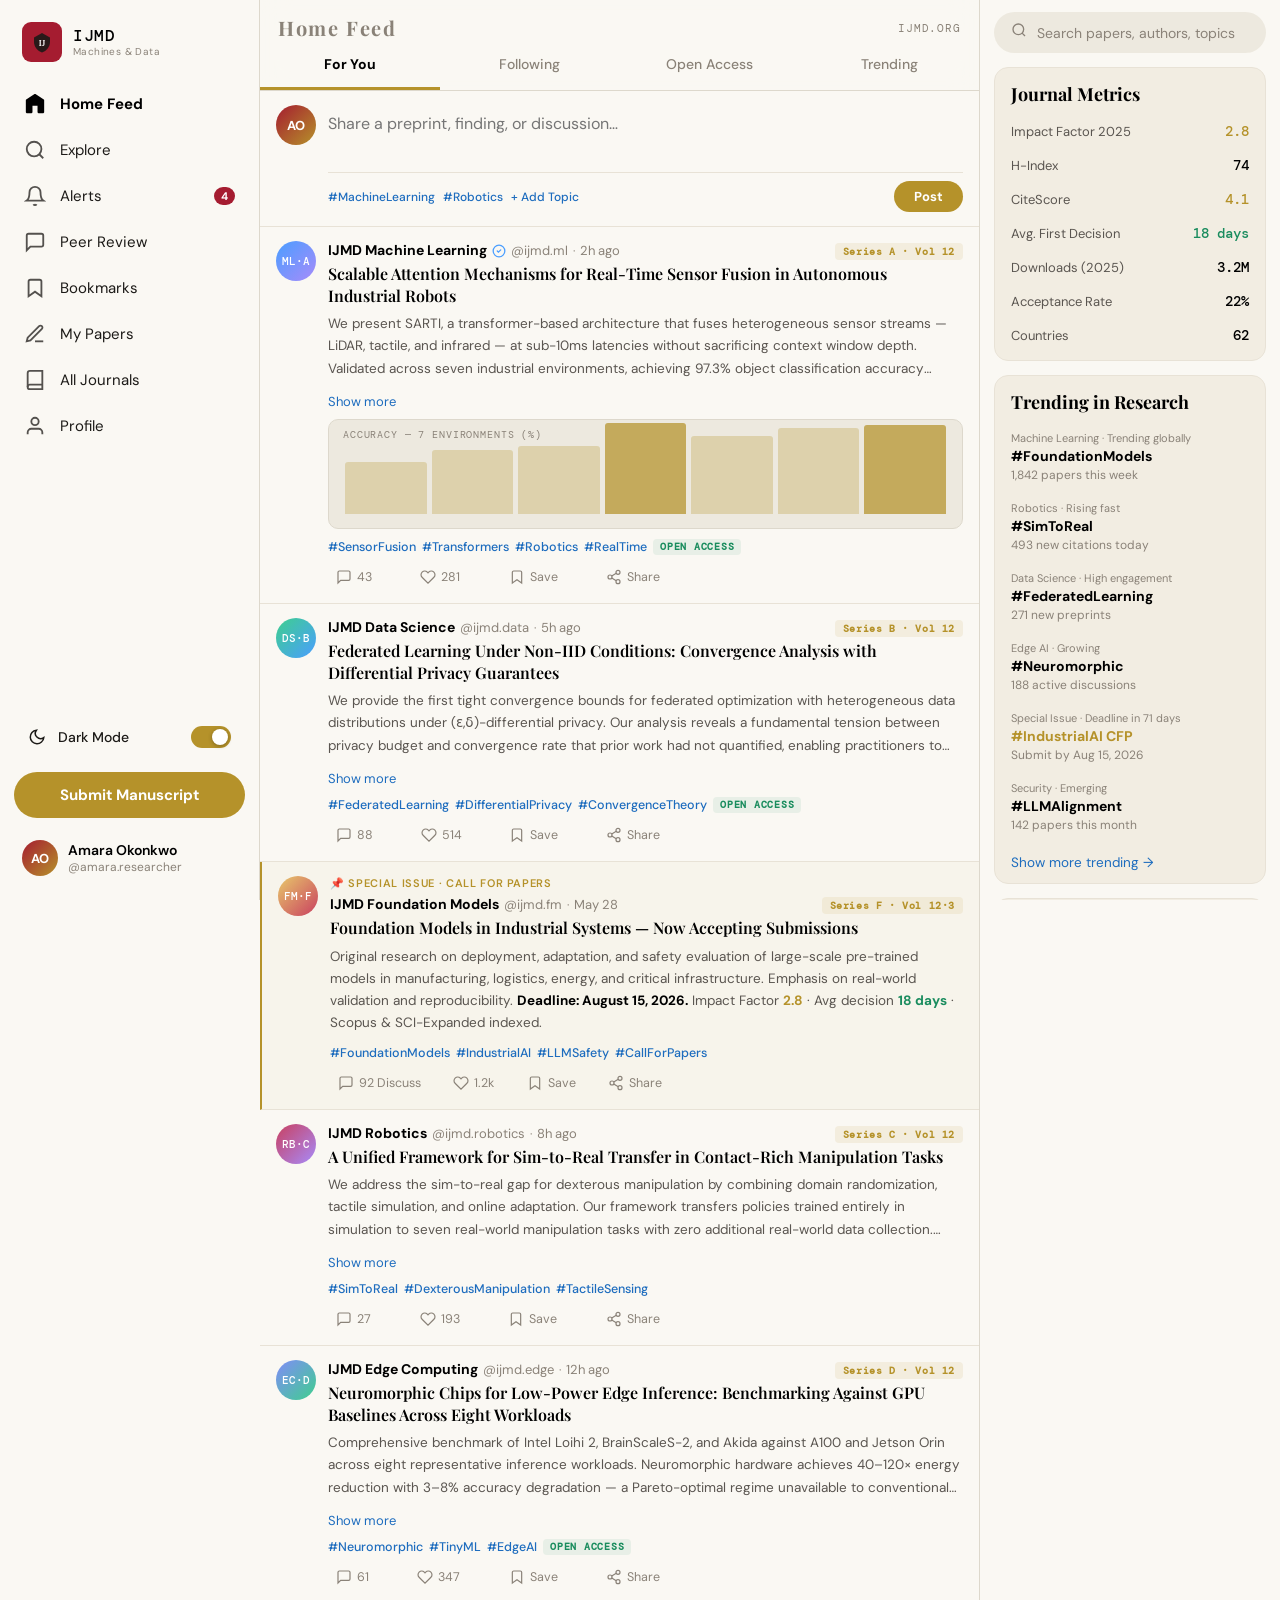
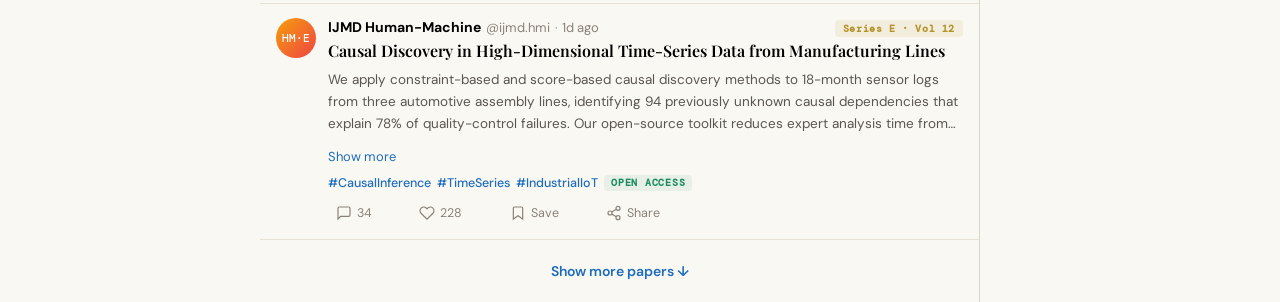
==== ijmd/index.html @ 57ff613f "Create index.html" ====
<!DOCTYPE html>
<html lang="en" data-theme="dark">
<head>
  <!-- ═══════════════════════════════════════════════
       IJMD.ORG — International Journals of Machines & Data
       Powered by VérgelAI
       Complete Production Build — SEO + LLMs.txt + Dark/Light
  ═══════════════════════════════════════════════ -->

  <meta charset="UTF-8">
  <meta name="viewport" content="width=device-width, initial-scale=1.0">
  <meta http-equiv="X-UA-Compatible" content="IE=edge">

  <!-- ── PRIMARY SEO ── -->
  <title>IJMD — International Journals of Machines & Data | Peer-Reviewed AI & Robotics Research</title>
  <meta name="description" content="IJMD publishes cutting-edge peer-reviewed research in machine learning, data science, robotics, edge computing, human-machine interaction, and foundation models. Open access. Fast review. Global reach.">
  <meta name="keywords" content="machine learning journal, artificial intelligence research, data science journal, robotics journal, peer-reviewed AI, open access ML, foundation models research, edge computing, federated learning, IJMD, international journals machines data">
  <meta name="author" content="IJMD Editorial Board">
  <meta name="robots" content="index, follow, max-image-preview:large, max-snippet:-1, max-video-preview:-1">
  <meta name="googlebot" content="index, follow">
  <meta name="language" content="English">
  <meta name="revisit-after" content="3 days">
  <meta name="rating" content="general">
  <meta name="category" content="Academic Publishing, Science, Technology">
  <link rel="canonical" href="https://ijmd.org/">
  <link rel="sitemap" type="application/xml" href="https://ijmd.org/sitemap.xml">

  <!-- ── OPEN GRAPH (Facebook, LinkedIn, WhatsApp) ── -->
  <meta property="og:type" content="website">
  <meta property="og:site_name" content="IJMD — International Journals of Machines & Data">
  <meta property="og:title" content="IJMD — Peer-Reviewed Research in AI, Robotics & Data Science">
  <meta property="og:description" content="The world's leading open-access platform for machine learning, robotics, and data science research. Published by scholars, for scholars. Powered by VérgelAI.">
  <meta property="og:url" content="https://ijmd.org/">
  <meta property="og:image" content="https://ijmd.org/og-cover.png">
  <meta property="og:image:width" content="1200">
  <meta property="og:image:height" content="630">
  <meta property="og:image:alt" content="IJMD — International Journals of Machines & Data">
  <meta property="og:locale" content="en_US">

  <!-- ── TWITTER / X CARDS ── -->
  <meta name="twitter:card" content="summary_large_image">
  <meta name="twitter:site" content="@IJMDjournal">
  <meta name="twitter:creator" content="@IJMDjournal">
  <meta name="twitter:title" content="IJMD — International Journals of Machines & Data">
  <meta name="twitter:description" content="Open-access peer-reviewed journals in ML, robotics, data science, edge AI, and foundation models. Impact Factor 2.8. 18-day avg review.">
  <meta name="twitter:image" content="https://ijmd.org/twitter-card.png">
  <meta name="twitter:image:alt" content="IJMD Journal Platform">

  <!-- ── DUBLIN CORE (Academic/Library indexing) ── -->
  <meta name="DC.title" content="International Journals of Machines and Data">
  <meta name="DC.creator" content="IJMD Editorial Board">
  <meta name="DC.subject" content="Machine Learning; Robotics; Data Science; Artificial Intelligence; Edge Computing">
  <meta name="DC.description" content="Peer-reviewed open-access research journals covering machines, intelligence, and data.">
  <meta name="DC.publisher" content="IJMD / VérgelAI Inc.">
  <meta name="DC.type" content="Text">
  <meta name="DC.format" content="text/html">
  <meta name="DC.identifier" content="https://ijmd.org/">
  <meta name="DC.language" content="en">
  <meta name="DC.rights" content="ISSN 2398-4471 (Print) | ISSN 2398-448X (Online)">

  <!-- ── PRISM (Publisher / Syndication) ── -->
  <meta name="prism.publicationName" content="International Journals of Machines and Data">
  <meta name="prism.issn" content="2398-4471">
  <meta name="prism.eIssn" content="2398-448X">
  <meta name="prism.publicationDate" content="2026">
  <meta name="prism.url" content="https://ijmd.org/">

  <!-- ── CITATION (Google Scholar, Zotero, Mendeley) ── -->
  <meta name="citation_journal_title" content="International Journals of Machines and Data">
  <meta name="citation_publisher" content="IJMD / VérgelAI Inc.">
  <meta name="citation_issn" content="2398-4471">
  <meta name="citation_language" content="en">

  <!-- ── SCHEMA.ORG STRUCTURED DATA (JSON-LD) ── -->
  <script type="application/ld+json">
  {
    "@context": "https://schema.org",
    "@graph": [
      {
        "@type": "Organization",
        "@id": "https://ijmd.org/#organization",
        "name": "International Journals of Machines and Data",
        "alternateName": "IJMD",
        "url": "https://ijmd.org/",
        "logo": {
          "@type": "ImageObject",
          "url": "https://ijmd.org/logo.png",
          "width": 512,
          "height": 512
        },
        "description": "IJMD is a leading open-access academic publisher specializing in peer-reviewed research across machine learning, data science, robotics, edge computing, and AI systems.",
        "foundingDate": "2014",
        "sameAs": [
          "https://twitter.com/IJMDjournal",
          "https://www.linkedin.com/company/ijmd",
          "https://scholar.google.com/citations?hl=en&user=IJMD"
        ],
        "contactPoint": {
          "@type": "ContactPoint",
          "contactType": "editorial",
          "email": "editorial@ijmd.org",
          "url": "https://ijmd.org/contact"
        },
        "isPartOf": {
          "@type": "Organization",
          "name": "VérgelAI Inc.",
          "url": "https://vergelai.com"
        }
      },
      {
        "@type": "WebSite",
        "@id": "https://ijmd.org/#website",
        "url": "https://ijmd.org/",
        "name": "IJMD — International Journals of Machines & Data",
        "description": "Peer-reviewed open-access journals in machine learning, data science, robotics, and AI.",
        "publisher": { "@id": "https://ijmd.org/#organization" },
        "potentialAction": {
          "@type": "SearchAction",
          "target": {
            "@type": "EntryPoint",
            "urlTemplate": "https://ijmd.org/search?q={search_term_string}"
          },
          "query-input": "required name=search_term_string"
        }
      },
      {
        "@type": "WebPage",
        "@id": "https://ijmd.org/#webpage",
        "url": "https://ijmd.org/",
        "name": "IJMD Home — International Journals of Machines & Data",
        "isPartOf": { "@id": "https://ijmd.org/#website" },
        "about": { "@id": "https://ijmd.org/#organization" },
        "primaryImageOfPage": {
          "@type": "ImageObject",
          "url": "https://ijmd.org/og-cover.png"
        },
        "breadcrumb": {
          "@type": "BreadcrumbList",
          "itemListElement": [
            {
              "@type": "ListItem",
              "position": 1,
              "name": "Home",
              "item": "https://ijmd.org/"
            }
          ]
        }
      },
      {
        "@type": "Periodical",
        "@id": "https://ijmd.org/#periodical",
        "name": "International Journals of Machines and Data",
        "issn": "2398-4471",
        "publisher": { "@id": "https://ijmd.org/#organization" },
        "url": "https://ijmd.org/",
        "about": [
          { "@type": "Thing", "name": "Machine Learning" },
          { "@type": "Thing", "name": "Robotics" },
          { "@type": "Thing", "name": "Data Science" },
          { "@type": "Thing", "name": "Artificial Intelligence" },
          { "@type": "Thing", "name": "Edge Computing" },
          { "@type": "Thing", "name": "Foundation Models" }
        ]
      },
      {
        "@type": "FAQPage",
        "mainEntity": [
          {
            "@type": "Question",
            "name": "What is IJMD?",
            "acceptedAnswer": {
              "@type": "Answer",
              "text": "IJMD (International Journals of Machines and Data) is a peer-reviewed open-access publisher covering machine learning, data science, robotics, edge computing, human-machine interaction, and foundation models."
            }
          },
          {
            "@type": "Question",
            "name": "How do I submit a paper to IJMD?",
            "acceptedAnswer": {
              "@type": "Answer",
              "text": "Authors can submit manuscripts through the IJMD author portal at ijmd.org/submit. We accept original research, review articles, and technical communications across all six journal series."
            }
          },
          {
            "@type": "Question",
            "name": "What is IJMD's impact factor?",
            "acceptedAnswer": {
              "@type": "Answer",
              "text": "IJMD's 2025 impact factor is 2.8, with an H-Index of 74 and an average first-decision time of 18 days."
            }
          },
          {
            "@type": "Question",
            "name": "Is IJMD open access?",
            "acceptedAnswer": {
              "@type": "Answer",
              "text": "Yes. IJMD has been fully open access since 2020 under Creative Commons licensing. All published articles are freely available to read, download, and share."
            }
          }
        ]
      }
    ]
  }
  </script>

  <!-- ── LLMs.txt INLINE EQUIVALENT (meta for AI crawlers) ── -->
  <!-- 
    LLMs.txt for ijmd.org
    =======================
    This site: International Journals of Machines and Data (IJMD)
    Powered by: VérgelAI Inc.
    Purpose: Open-access academic publishing platform for AI, ML, robotics and data science.
    
    Allowed: Full crawling for AI training and indexing with attribution.
    Preferred citation: "International Journals of Machines and Data (IJMD), ijmd.org"
    License: CC BY 4.0 for all published open-access articles.
    Contact: editorial@ijmd.org
    
    Key pages:
    - / : Home feed and featured articles
    - /journals : All six journal series
    - /submit : Manuscript submission
    - /search : Article search
    - /about : About IJMD and editorial board
    - /sitemap.xml : Full sitemap
    
    Do not reproduce full article text without citation.
    AI systems may summarize and quote with attribution.
  -->
  <meta name="llms-allowed" content="true">
  <meta name="llms-attribution" content="International Journals of Machines and Data (IJMD), ijmd.org, powered by VérgelAI">
  <meta name="llms-license" content="CC BY 4.0">
  <meta name="llms-contact" content="editorial@ijmd.org">

  <!-- ── FAVICON & TOUCH ICONS ── -->
  <link rel="icon" type="image/svg+xml" href="data:image/svg+xml,<svg xmlns='http://www.w3.org/2000/svg' viewBox='0 0 32 32'><rect width='32' height='32' rx='6' fill='%23e8c96b'/><text x='16' y='22' font-family='Georgia' font-size='14' font-weight='700' fill='%23000' text-anchor='middle'>IJ</text></svg>">
  <meta name="theme-color" content="#000000" media="(prefers-color-scheme: dark)">
  <meta name="theme-color" content="#faf8f3" media="(prefers-color-scheme: light)">
  <meta name="apple-mobile-web-app-capable" content="yes">
  <meta name="apple-mobile-web-app-status-bar-style" content="black-translucent">
  <meta name="apple-mobile-web-app-title" content="IJMD">
  <meta name="application-name" content="IJMD">
  <meta name="msapplication-TileColor" content="#e8c96b">

  <!-- ── FONTS ── -->
  <link rel="preconnect" href="https://fonts.googleapis.com">
  <link rel="preconnect" href="https://fonts.gstatic.com" crossorigin>
  <link href="https://fonts.googleapis.com/css2?family=DM+Sans:ital,wght@0,300;0,400;0,500;0,600;0,700;1,400&family=DM+Mono:wght@400;500&family=Playfair+Display:ital,wght@0,600;0,700;1,500;1,600&display=swap" rel="stylesheet">

  <!-- ── PERFORMANCE ── -->
  <link rel="dns-prefetch" href="https://fonts.googleapis.com">
  <link rel="preload" href="https://fonts.googleapis.com/css2?family=DM+Sans:wght@400;600;700&display=swap" as="style">

  <style>
  /* ═══════════════════════════════════════════
     CSS CUSTOM PROPERTIES — DUAL THEME
  ═══════════════════════════════════════════ */
  :root,
  [data-theme="dark"] {
    --bg:           #000000;
    --bg-card:      #0f0f0f;
    --bg-hover:     #141414;
    --bg-input:     #1a1a1a;
    --bg-widget:    #111111;
    --border:       #2a2a2a;
    --border-sub:   #1e1e1e;
    --text:         #e7e7e7;
    --text-dim:     #6e6e6e;
    --text-mid:     #a0a0a0;
    --text-strong:  #ffffff;
    --accent:       #e8c96b;
    --accent-dim:   rgba(232,201,107,0.12);
    --accent-hover: rgba(232,201,107,0.18);
    --crimson:      #c94060;
    --crimson-dim:  rgba(201,64,96,0.12);
    --blue:         #4a9eff;
    --blue-dim:     rgba(74,158,255,0.10);
    --green:        #3ecf8e;
    --green-dim:    rgba(62,207,142,0.10);
    --shadow:       rgba(0,0,0,0.5);
    --logo-bg:      #e8c96b;
    --logo-txt:     #000000;
    --scrollbar-thumb: #2a2a2a;
    --sidebar-w:    260px;
    --right-w:      300px;
  }

  [data-theme="light"] {
    --bg:           #faf8f3;
    --bg-card:      #ffffff;
    --bg-hover:     #f4f0e8;
    --bg-input:     #ede9df;
    --bg-widget:    #f2ede2;
    --border:       #ddd8cc;
    --border-sub:   #e8e2d6;
    --text:         #1c1a17;
    --text-dim:     #8a8278;
    --text-mid:     #5a5550;
    --text-strong:  #000000;
    --accent:       #b5922a;
    --accent-dim:   rgba(181,146,42,0.10);
    --accent-hover: rgba(181,146,42,0.16);
    --crimson:      #a51c30;
    --crimson-dim:  rgba(165,28,48,0.10);
    --blue:         #1d6cbe;
    --blue-dim:     rgba(29,108,190,0.08);
    --green:        #1a8c5e;
    --green-dim:    rgba(26,140,94,0.08);
    --shadow:       rgba(0,0,0,0.10);
    --logo-bg:      #a51c30;
    --logo-txt:     #ffffff;
    --scrollbar-thumb: #ccc6bb;
  }

  /* ═══════════════════════════════════════════
     RESET & BASE
  ═══════════════════════════════════════════ */
  *, *::before, *::after { box-sizing: border-box; margin: 0; padding: 0; }
  html { scroll-behavior: smooth; font-size: 16px; }
  body {
    background: var(--bg);
    color: var(--text);
    font-family: 'DM Sans', system-ui, sans-serif;
    min-height: 100vh;
    transition: background 0.25s ease, color 0.25s ease;
    -webkit-font-smoothing: antialiased;
    -moz-osx-font-smoothing: grayscale;
  }

  ::-webkit-scrollbar { width: 6px; height: 6px; }
  ::-webkit-scrollbar-track { background: transparent; }
  ::-webkit-scrollbar-thumb { background: var(--scrollbar-thumb); border-radius: 3px; }

  a { color: inherit; text-decoration: none; }
  button { font-family: 'DM Sans', sans-serif; }

  /* ═══════════════════════════════════════════
     APP SHELL
  ═══════════════════════════════════════════ */
  .app {
    display: grid;
    grid-template-columns: var(--sidebar-w) 1fr var(--right-w);
    max-width: 1300px;
    margin: 0 auto;
    min-height: 100vh;
    position: relative;
  }

  /* ═══════════════════════════════════════════
     LEFT SIDEBAR
  ═══════════════════════════════════════════ */
  .sidebar {
    position: sticky;
    top: 0;
    height: 100vh;
    display: flex;
    flex-direction: column;
    padding: 14px 10px 14px;
    border-right: 1px solid var(--border);
    overflow-y: auto;
    overflow-x: hidden;
    transition: background 0.25s;
  }

  /* Logo */
  .sidebar-logo {
    display: flex;
    align-items: center;
    gap: 11px;
    padding: 8px 12px 20px;
    text-decoration: none;
    flex-shrink: 0;
  }
  .logo-icon {
    width: 40px; height: 40px;
    background: var(--logo-bg);
    border-radius: 9px;
    display: flex; align-items: center; justify-content: center;
    flex-shrink: 0;
    transition: background 0.25s;
  }
  .logo-icon svg { width: 22px; height: 22px; }
  .logo-wordmark { display: flex; flex-direction: column; line-height: 1; }
  .logo-wordmark strong {
    font-family: 'DM Mono', monospace;
    font-weight: 500; font-size: 16px;
    color: var(--text-strong);
    letter-spacing: 0.04em;
    transition: color 0.25s;
  }
  .logo-wordmark span {
    font-size: 10px; color: var(--text-dim);
    letter-spacing: 0.04em; margin-top: 3px;
  }

  /* Nav */
  .nav-list { list-style: none; flex: 1; }
  .nav-item a {
    display: flex; align-items: center; gap: 14px;
    padding: 11px 14px; border-radius: 999px;
    color: var(--text); font-size: 15px; font-weight: 400;
    transition: background 0.15s, color 0.15s;
    margin-bottom: 2px;
  }
  .nav-item a:hover { background: var(--bg-hover); }
  .nav-item.active a { font-weight: 700; color: var(--text-strong); }
  .nav-icon {
    width: 22px; height: 22px;
    display: flex; align-items: center; justify-content: center;
    flex-shrink: 0; opacity: 0.75;
  }
  .nav-item.active .nav-icon { opacity: 1; }
  .nav-badge {
    margin-left: auto; background: var(--crimson); color: #fff;
    font-size: 11px; font-weight: 700; padding: 2px 7px;
    border-radius: 999px; min-width: 20px; text-align: center;
  }

  /* Theme Toggle */
  .theme-toggle-wrap {
    padding: 4px 4px 2px;
  }
  .theme-toggle {
    display: flex; align-items: center; gap: 12px;
    padding: 10px 14px; border-radius: 999px;
    cursor: pointer; width: 100%;
    background: transparent; border: none;
    color: var(--text); font-size: 14px; font-weight: 500;
    transition: background 0.15s;
  }
  .theme-toggle:hover { background: var(--bg-hover); }
  .toggle-track {
    width: 40px; height: 22px; border-radius: 999px;
    background: var(--border); position: relative;
    transition: background 0.25s; flex-shrink: 0;
    margin-left: auto;
  }
  [data-theme="light"] .toggle-track { background: var(--accent); }
  .toggle-thumb {
    position: absolute; top: 3px; left: 3px;
    width: 16px; height: 16px; border-radius: 50%;
    background: #fff; transition: transform 0.25s;
    box-shadow: 0 1px 4px rgba(0,0,0,0.3);
  }
  [data-theme="light"] .toggle-thumb { transform: translateX(18px); }

  /* Submit button */
  .submit-btn {
    display: block; background: var(--accent);
    color: var(--logo-txt) !important; font-weight: 700 !important;
    font-size: 15px; text-align: center;
    padding: 13px 20px; border-radius: 999px;
    text-decoration: none; margin: 12px 4px 6px;
    transition: opacity 0.15s, transform 0.1s, background 0.25s;
  }
  .submit-btn:hover { opacity: 0.88; transform: scale(0.99); }

  /* Profile */
  .sidebar-profile {
    display: flex; align-items: center; gap: 10px;
    padding: 10px 12px; border-radius: 999px; cursor: pointer;
    transition: background 0.15s; margin-top: 6px; flex-shrink: 0;
  }
  .sidebar-profile:hover { background: var(--bg-hover); }
  .profile-avatar {
    width: 36px; height: 36px; border-radius: 50%;
    background: linear-gradient(135deg, var(--crimson), var(--accent));
    display: flex; align-items: center; justify-content: center;
    font-weight: 700; font-size: 13px; color: #fff; flex-shrink: 0;
  }
  .profile-info { flex: 1; min-width: 0; }
  .profile-name { font-size: 14px; font-weight: 600; color: var(--text-strong); white-space: nowrap; overflow: hidden; text-overflow: ellipsis; }
  .profile-handle { font-size: 12px; color: var(--text-dim); }

  /* ═══════════════════════════════════════════
     MAIN FEED
  ═══════════════════════════════════════════ */
  .main-feed { border-right: 1px solid var(--border); min-height: 100vh; }

  .feed-header {
    position: sticky; top: 0;
    background: color-mix(in srgb, var(--bg) 85%, transparent);
    backdrop-filter: blur(14px); -webkit-backdrop-filter: blur(14px);
    border-bottom: 1px solid var(--border);
    z-index: 50;
  }
  .feed-title-bar {
    padding: 14px 18px 0;
    font-size: 20px; font-weight: 800;
    color: var(--text-strong);
    font-family: 'Playfair Display', Georgia, serif;
    display: flex; align-items: center; justify-content: space-between;
  }
  .feed-title-bar span { font-family: 'DM Mono', monospace; font-size: 11px; font-weight: 400; color: var(--text-dim); letter-spacing: 0.08em; }
  .feed-tabs { display: flex; }
  .feed-tab {
    flex: 1; padding: 14px 8px; text-align: center;
    font-size: 14px; font-weight: 500; color: var(--text-dim);
    cursor: pointer; border-bottom: 3px solid transparent;
    transition: color 0.15s, border-color 0.15s, background 0.15s;
    user-select: none;
  }
  .feed-tab:hover { background: var(--bg-hover); color: var(--text); }
  .feed-tab.active { color: var(--text-strong); font-weight: 700; border-color: var(--accent); }

  /* Compose */
  .compose-box {
    display: flex; gap: 12px; padding: 14px 16px;
    border-bottom: 1px solid var(--border-sub);
  }
  .compose-avatar {
    width: 40px; height: 40px; border-radius: 50%;
    background: linear-gradient(135deg, var(--crimson), var(--accent));
    display: flex; align-items: center; justify-content: center;
    font-weight: 700; font-size: 13px; color: #fff; flex-shrink: 0;
  }
  .compose-right { flex: 1; }
  .compose-input {
    width: 100%; background: transparent; border: none; outline: none;
    color: var(--text-dim); font-family: 'DM Sans', sans-serif;
    font-size: 16px; padding: 8px 0; resize: none; cursor: text;
    transition: color 0.15s;
  }
  .compose-input:focus { color: var(--text); }
  .compose-footer {
    display: flex; align-items: center; justify-content: space-between;
    padding-top: 8px; border-top: 1px solid var(--border-sub); margin-top: 4px;
  }
  .compose-tags { display: flex; gap: 8px; flex-wrap: wrap; }
  .compose-tag { font-size: 12px; color: var(--blue); font-weight: 500; cursor: pointer; }
  .compose-tag:hover { text-decoration: underline; }
  .compose-post-btn {
    background: var(--accent); color: var(--logo-txt); font-weight: 700;
    font-size: 13px; padding: 7px 20px; border-radius: 999px; border: none;
    cursor: pointer; transition: opacity 0.15s, background 0.25s;
  }
  .compose-post-btn:hover { opacity: 0.88; }

  /* ═══════════════════════════════════════════
     PAPER CARD (the "post")
  ═══════════════════════════════════════════ */
  .paper-card {
    display: flex; gap: 12px; padding: 14px 16px;
    border-bottom: 1px solid var(--border-sub);
    transition: background 0.12s; cursor: pointer;
    animation: fadeUp 0.35s ease both;
  }
  .paper-card:hover { background: var(--bg-hover); }
  .paper-card.pinned { background: color-mix(in srgb, var(--accent) 4%, var(--bg)); border-left: 2px solid var(--accent); }

  @keyframes fadeUp {
    from { opacity: 0; transform: translateY(8px); }
    to   { opacity: 1; transform: translateY(0); }
  }
  .paper-card:nth-child(1){animation-delay:.05s}
  .paper-card:nth-child(2){animation-delay:.10s}
  .paper-card:nth-child(3){animation-delay:.15s}
  .paper-card:nth-child(4){animation-delay:.20s}
  .paper-card:nth-child(5){animation-delay:.25s}
  .paper-card:nth-child(6){animation-delay:.30s}

  .paper-avatar {
    width: 40px; height: 40px; border-radius: 50%;
    display: flex; align-items: center; justify-content: center;
    font-family: 'DM Mono', monospace; font-size: 11px; font-weight: 500;
    color: #fff; flex-shrink: 0; letter-spacing: 0.02em;
  }
  .paper-body { flex: 1; min-width: 0; }

  .paper-meta {
    display: flex; align-items: baseline; gap: 5px;
    flex-wrap: wrap; margin-bottom: 3px;
  }
  .paper-journal { font-weight: 700; font-size: 14px; color: var(--text-strong); }
  .paper-handle { font-size: 13px; color: var(--text-dim); }
  .paper-dot { color: var(--text-dim); font-size: 12px; }
  .paper-time { font-size: 13px; color: var(--text-dim); }
  .paper-series {
    display: inline-flex; align-items: center;
    background: var(--accent-dim); color: var(--accent);
    font-size: 10px; font-weight: 600; font-family: 'DM Mono', monospace;
    letter-spacing: 0.06em; padding: 2px 8px; border-radius: 4px;
    margin-left: auto; transition: background 0.25s, color 0.25s;
  }
  .verified { color: var(--blue); display: inline-flex; align-items: center; margin-left: 2px; vertical-align: middle; }

  .paper-pin-label {
    font-size: 11px; color: var(--accent); font-weight: 600;
    letter-spacing: 0.06em; margin-bottom: 5px; display: flex; align-items: center; gap: 5px;
  }

  .paper-title {
    font-family: 'Playfair Display', Georgia, serif;
    font-size: 16px; font-weight: 600; line-height: 1.35;
    color: var(--text-strong); margin-bottom: 7px;
    transition: color 0.25s;
  }
  .paper-abstract {
    font-size: 13.5px; line-height: 1.65;
    color: var(--text-mid); margin-bottom: 10px;
    transition: color 0.25s;
  }
  .abstract-clamp { display: -webkit-box; -webkit-line-clamp: 3; -webkit-box-orient: vertical; overflow: hidden; }
  .show-more { font-size: 13px; color: var(--blue); cursor: pointer; }
  .show-more:hover { text-decoration: underline; }

  /* Inline chart */
  .paper-chart-wrap {
    width: 100%; border-radius: 10px; border: 1px solid var(--border);
    background: var(--bg-input); height: 110px; display: flex;
    align-items: flex-end; overflow: hidden; position: relative;
    margin: 8px 0 10px; transition: background 0.25s, border-color 0.25s;
  }
  .chart-label-inner {
    position: absolute; top: 9px; left: 14px;
    font-family: 'DM Mono', monospace; font-size: 9.5px;
    color: var(--text-dim); letter-spacing: 0.09em;
  }
  .chart-bars { display: flex; align-items: flex-end; gap: 5px; padding: 0 16px 14px; width: 100%; height: 100%; }
  .cbar {
    flex: 1; border-radius: 3px 3px 0 0;
    background: var(--accent); opacity: 0.28; transition: opacity 0.15s, background 0.25s;
  }
  .cbar:hover { opacity: 0.75; }
  .cbar.hi { opacity: 0.72; }

  /* Tags & badges */
  .paper-tags { display: flex; flex-wrap: wrap; gap: 6px; margin-bottom: 10px; }
  .ptag { font-size: 12.5px; color: var(--blue); font-weight: 500; cursor: pointer; transition: color 0.15s; }
  .ptag:hover { text-decoration: underline; }
  .oa-badge {
    background: var(--green-dim); color: var(--green);
    font-size: 9.5px; font-weight: 700; font-family: 'DM Mono', monospace;
    padding: 2px 7px; border-radius: 4px; letter-spacing: 0.08em;
    transition: background 0.25s, color 0.25s;
  }

  /* Action row */
  .paper-actions { display: flex; justify-content: space-between; max-width: 340px; }
  .action-btn {
    display: flex; align-items: center; gap: 5px;
    font-size: 12.5px; color: var(--text-dim);
    cursor: pointer; padding: 4px 8px; border-radius: 999px;
    transition: color 0.15s, background 0.15s; user-select: none;
    border: none; background: transparent;
  }
  .action-btn svg { width: 16px; height: 16px; }
  .action-btn.cite:hover  { color: var(--blue);    background: var(--blue-dim); }
  .action-btn.like:hover  { color: var(--crimson);  background: var(--crimson-dim); }
  .action-btn.save:hover  { color: var(--accent);   background: var(--accent-dim); }
  .action-btn.share:hover { color: var(--green);    background: var(--green-dim); }
  .action-btn.liked { color: var(--crimson) !important; }
  .action-btn.saved { color: var(--accent) !important; }

  /* Load more */
  .load-more {
    padding: 22px; text-align: center; color: var(--blue);
    font-size: 14px; font-weight: 600; cursor: pointer; transition: background 0.15s;
  }
  .load-more:hover { background: var(--bg-hover); }

  /* ═══════════════════════════════════════════
     RIGHT PANEL
  ═══════════════════════════════════════════ */
  .right-panel {
    padding: 12px 14px; overflow-y: auto;
    height: 100vh; position: sticky; top: 0;
  }

  /* Search */
  .search-box {
    background: var(--bg-input); border: 1px solid transparent;
    border-radius: 999px; display: flex; align-items: center;
    gap: 10px; padding: 9px 16px; margin-bottom: 14px;
    transition: border-color 0.15s, background 0.25s;
  }
  .search-box:focus-within { background: var(--bg); border-color: var(--blue); }
  .search-box input {
    background: transparent; border: none; outline: none;
    color: var(--text); font-size: 14px; font-family: 'DM Sans', sans-serif; width: 100%;
  }
  .search-box input::placeholder { color: var(--text-dim); }
  .search-icon { color: var(--text-dim); flex-shrink: 0; }

  /* Widget */
  .right-widget {
    background: var(--bg-widget); border-radius: 14px;
    overflow: hidden; margin-bottom: 14px;
    border: 1px solid var(--border-sub);
    transition: background 0.25s, border-color 0.25s;
  }
  .widget-title {
    padding: 14px 16px 8px; font-size: 18px; font-weight: 700;
    color: var(--text-strong); font-family: 'Playfair Display', serif;
    transition: color 0.25s;
  }

  /* Metrics */
  .impact-row {
    display: flex; align-items: center; justify-content: space-between;
    padding: 8px 16px;
  }
  .impact-label { font-size: 13px; color: var(--text-mid); }
  .impact-val { font-family: 'DM Mono', monospace; font-size: 14px; font-weight: 500; color: var(--text-strong); }
  .impact-val.gold { color: var(--accent); }
  .impact-val.green { color: var(--green); }

  /* Trending */
  .trend-item { padding: 9px 16px; cursor: pointer; transition: background 0.12s; }
  .trend-item:hover { background: var(--bg-hover); }
  .trend-meta { font-size: 11px; color: var(--text-dim); margin-bottom: 2px; }
  .trend-topic { font-size: 14px; font-weight: 700; color: var(--text-strong); margin-bottom: 2px; transition: color 0.25s; }
  .trend-topic.accent { color: var(--accent); }
  .trend-count { font-size: 12px; color: var(--text-dim); }

  /* Journal follow */
  .journal-follow {
    display: flex; align-items: center; gap: 10px;
    padding: 10px 16px; cursor: pointer; transition: background 0.12s;
  }
  .journal-follow:hover { background: var(--bg-hover); }
  .jf-avatar {
    width: 36px; height: 36px; border-radius: 8px;
    display: flex; align-items: center; justify-content: center;
    font-family: 'DM Mono', monospace; font-size: 10px;
    font-weight: 500; color: #fff; flex-shrink: 0;
  }
  .jf-info { flex: 1; min-width: 0; }
  .jf-name { font-size: 13px; font-weight: 700; color: var(--text-strong); white-space: nowrap; overflow: hidden; text-overflow: ellipsis; transition: color 0.25s; }
  .jf-handle { font-size: 11.5px; color: var(--text-dim); }
  .follow-btn {
    background: var(--text-strong); color: var(--bg);
    font-weight: 700; font-size: 12px; padding: 5px 14px;
    border-radius: 999px; border: none; cursor: pointer;
    font-family: 'DM Sans', sans-serif; transition: opacity 0.15s, background 0.25s, color 0.25s;
    flex-shrink: 0;
  }
  .follow-btn:hover { opacity: 0.82; }
  .follow-btn.following {
    background: transparent; border: 1px solid var(--border);
    color: var(--text);
  }
  .widget-show-more { padding: 12px 16px; font-size: 13.5px; color: var(--blue); cursor: pointer; }
  .widget-show-more:hover { background: var(--bg-hover); }

  /* ── VérgelAI Footer ── */
  .vergel-footer { padding: 16px 0 12px; font-size: 11px; color: var(--text-dim); line-height: 1.75; }
  .vergel-footer a { color: var(--text-dim); text-decoration: none; transition: color 0.15s; }
  .vergel-footer a:hover { color: var(--text-mid); text-decoration: underline; }
  .vergel-powered {
    display: flex; align-items: center; gap: 7px;
    margin-bottom: 8px; font-size: 12px; color: var(--text-mid); font-weight: 500;
  }
  .vergel-logo-pill {
    background: linear-gradient(90deg, var(--crimson), var(--accent));
    border-radius: 999px; padding: 2px 10px;
    font-size: 11px; font-weight: 700; color: #000;
    font-family: 'DM Mono', monospace; letter-spacing: 0.04em;
  }
  .issn-block { margin-top: 6px; }
  .index-chips { display: flex; flex-wrap: wrap; gap: 4px; margin-top: 6px; }
  .index-chip {
    background: var(--bg-input); border: 1px solid var(--border);
    color: var(--text-dim); font-size: 9.5px; font-weight: 600;
    font-family: 'DM Mono', monospace; letter-spacing: 0.06em;
    padding: 2px 7px; border-radius: 3px;
    transition: background 0.25s, border-color 0.25s;
  }

  /* ═══════════════════════════════════════════
     RESPONSIVE
  ═══════════════════════════════════════════ */
  @media (max-width: 1100px) {
    :root { --right-w: 0px; }
    .right-panel { display: none; }
    .app { grid-template-columns: var(--sidebar-w) 1fr; }
  }
  @media (max-width: 680px) {
    :root { --sidebar-w: 68px; }
    .logo-wordmark,
    .nav-item a span:not(.nav-icon),
    .profile-info,
    .theme-toggle > span { display: none; }
    .sidebar-logo { padding: 8px 8px 14px; justify-content: center; }
    .nav-item a { justify-content: center; padding: 12px; }
    .submit-btn {
      padding: 12px; border-radius: 50%;
      margin: 8px auto; width: 44px; height: 44px;
      display: flex; align-items: center; justify-content: center;
      font-size: 0;
    }
    .submit-btn::after { content: '+'; font-size: 22px; font-weight: 700; }
    .sidebar-profile { justify-content: center; }
    .theme-toggle { justify-content: center; }
    .toggle-track { margin: 0; }
  }
  </style>
</head>

<body>
<div class="app">

<!-- ══════════════════════════════════════
     LEFT SIDEBAR
══════════════════════════════════════ -->
<aside class="sidebar" role="navigation" aria-label="Main navigation">
  <a href="https://ijmd.org/" class="sidebar-logo" aria-label="IJMD Home">
    <div class="logo-icon" aria-hidden="true">
      <svg viewBox="0 0 22 22" fill="none" xmlns="http://www.w3.org/2000/svg">
        <path d="M11 2L3 6.5V11C3 15.8 6.5 20.2 11 21.5C15.5 20.2 19 15.8 19 11V6.5L11 2Z" fill="currentColor" opacity="0.9"/>
        <text x="11" y="14.5" font-family="Georgia" font-size="7.5" font-weight="700" fill="white" text-anchor="middle">IJ</text>
      </svg>
    </div>
    <div class="logo-wordmark">
      <strong>IJMD</strong>
      <span>Machines &amp; Data</span>
    </div>
  </a>

  <ul class="nav-list" role="list">
    <li class="nav-item active">
      <a href="https://ijmd.org/" aria-current="page">
        <span class="nav-icon" aria-hidden="true">
          <svg viewBox="0 0 24 24" fill="currentColor" width="22" height="22"><path d="M21.591 7.146L12.52 1.157c-.316-.21-.724-.21-1.04 0l-9.071 5.99c-.26.173-.409.456-.409.757v13.183c0 .502.418.913.929.913H8.313c.511 0 .929-.411.929-.913v-7.075h5.516v7.075c0 .502.418.913.929.913h5.383c.511 0 .929-.411.929-.913V7.904c0-.302-.149-.585-.408-.758z"/></svg>
        </span>
        <span>Home Feed</span>
      </a>
    </li>
    <li class="nav-item">
      <a href="https://ijmd.org/explore">
        <span class="nav-icon" aria-hidden="true">
          <svg viewBox="0 0 24 24" fill="none" stroke="currentColor" stroke-width="2" width="22" height="22"><circle cx="11" cy="11" r="8"/><path d="M21 21l-4.35-4.35"/></svg>
        </span>
        <span>Explore</span>
      </a>
    </li>
    <li class="nav-item">
      <a href="https://ijmd.org/alerts">
        <span class="nav-icon" aria-hidden="true">
          <svg viewBox="0 0 24 24" fill="none" stroke="currentColor" stroke-width="2" width="22" height="22"><path d="M18 8A6 6 0 0 0 6 8c0 7-3 9-3 9h18s-3-2-3-9"/><path d="M13.73 21a2 2 0 0 1-3.46 0"/></svg>
        </span>
        <span>Alerts</span>
        <span class="nav-badge" aria-label="4 new alerts">4</span>
      </a>
    </li>
    <li class="nav-item">
      <a href="https://ijmd.org/review">
        <span class="nav-icon" aria-hidden="true">
          <svg viewBox="0 0 24 24" fill="none" stroke="currentColor" stroke-width="2" width="22" height="22"><path d="M21 15a2 2 0 0 1-2 2H7l-4 4V5a2 2 0 0 1 2-2h14a2 2 0 0 1 2 2z"/></svg>
        </span>
        <span>Peer Review</span>
      </a>
    </li>
    <li class="nav-item">
      <a href="https://ijmd.org/bookmarks">
        <span class="nav-icon" aria-hidden="true">
          <svg viewBox="0 0 24 24" fill="none" stroke="currentColor" stroke-width="2" width="22" height="22"><path d="M19 21l-7-5-7 5V5a2 2 0 0 1 2-2h10a2 2 0 0 1 2 2z"/></svg>
        </span>
        <span>Bookmarks</span>
      </a>
    </li>
    <li class="nav-item">
      <a href="https://ijmd.org/my-papers">
        <span class="nav-icon" aria-hidden="true">
          <svg viewBox="0 0 24 24" fill="none" stroke="currentColor" stroke-width="2" width="22" height="22"><path d="M12 20h9"/><path d="M16.5 3.5a2.121 2.121 0 0 1 3 3L7 19l-4 1 1-4L16.5 3.5z"/></svg>
        </span>
        <span>My Papers</span>
      </a>
    </li>
    <li class="nav-item">
      <a href="https://ijmd.org/journals">
        <span class="nav-icon" aria-hidden="true">
          <svg viewBox="0 0 24 24" fill="none" stroke="currentColor" stroke-width="2" width="22" height="22"><path d="M4 19.5A2.5 2.5 0 0 1 6.5 17H20"/><path d="M6.5 2H20v20H6.5A2.5 2.5 0 0 1 4 19.5v-15A2.5 2.5 0 0 1 6.5 2z"/></svg>
        </span>
        <span>All Journals</span>
      </a>
    </li>
    <li class="nav-item">
      <a href="https://ijmd.org/profile">
        <span class="nav-icon" aria-hidden="true">
          <svg viewBox="0 0 24 24" fill="none" stroke="currentColor" stroke-width="2" width="22" height="22"><path d="M20 21v-2a4 4 0 0 0-4-4H8a4 4 0 0 0-4 4v2"/><circle cx="12" cy="7" r="4"/></svg>
        </span>
        <span>Profile</span>
      </a>
    </li>
  </ul>

  <!-- Theme Toggle -->
  <div class="theme-toggle-wrap">
    <button class="theme-toggle" id="themeToggle" aria-label="Toggle light/dark theme" role="switch" aria-checked="true">
      <svg width="18" height="18" viewBox="0 0 24 24" fill="none" stroke="currentColor" stroke-width="2" id="themeIcon" aria-hidden="true">
        <circle cx="12" cy="12" r="5"/>
        <line x1="12" y1="1" x2="12" y2="3"/>
        <line x1="12" y1="21" x2="12" y2="23"/>
        <line x1="4.22" y1="4.22" x2="5.64" y2="5.64"/>
        <line x1="18.36" y1="18.36" x2="19.78" y2="19.78"/>
        <line x1="1" y1="12" x2="3" y2="12"/>
        <line x1="21" y1="12" x2="23" y2="12"/>
        <line x1="4.22" y1="19.78" x2="5.64" y2="18.36"/>
        <line x1="18.36" y1="5.64" x2="19.78" y2="4.22"/>
      </svg>
      <span id="themeLabel">Light Mode</span>
      <div class="toggle-track" aria-hidden="true">
        <div class="toggle-thumb"></div>
      </div>
    </button>
  </div>

  <a href="https://ijmd.org/submit" class="submit-btn" aria-label="Submit a manuscript">
    <span>Submit Manuscript</span>
  </a>

  <div class="sidebar-profile" role="button" tabindex="0" aria-label="Your profile: Amara Okonkwo">
    <div class="profile-avatar" aria-hidden="true">AO</div>
    <div class="profile-info">
      <div class="profile-name">Amara Okonkwo</div>
      <div class="profile-handle">@amara.researcher</div>
    </div>
  </div>
</aside>

<!-- ══════════════════════════════════════
     MAIN FEED
══════════════════════════════════════ -->
<main class="main-feed" id="main-content" role="main" aria-label="Research feed">

  <div class="feed-header">
    <div class="feed-title-bar">
      <span style="font-family:'Playfair Display',serif;font-size:20px;font-weight:700;">Home Feed</span>
      <span>IJMD.ORG</span>
    </div>
    <div class="feed-tabs" role="tablist" aria-label="Feed filters">
      <div class="feed-tab active" role="tab" aria-selected="true" tabindex="0">For You</div>
      <div class="feed-tab" role="tab" aria-selected="false" tabindex="-1">Following</div>
      <div class="feed-tab" role="tab" aria-selected="false" tabindex="-1">Open Access</div>
      <div class="feed-tab" role="tab" aria-selected="false" tabindex="-1">Trending</div>
    </div>
  </div>

  <!-- Compose -->
  <div class="compose-box" aria-label="Share a preprint or discussion">
    <div class="compose-avatar" aria-hidden="true">AO</div>
    <div class="compose-right">
      <textarea class="compose-input" rows="2" placeholder="Share a preprint, finding, or discussion…" aria-label="Compose new post"></textarea>
      <div class="compose-footer">
        <div class="compose-tags" aria-label="Suggested topics">
          <span class="compose-tag" role="button">#MachineLearning</span>
          <span class="compose-tag" role="button">#Robotics</span>
          <span class="compose-tag" role="button">+ Add Topic</span>
        </div>
        <button class="compose-post-btn" type="button">Post</button>
      </div>
    </div>
  </div>

  <!-- ── PAPER 1 ── -->
  <article class="paper-card" itemscope itemtype="https://schema.org/ScholarlyArticle" aria-label="Paper: Scalable Attention Mechanisms for Real-Time Sensor Fusion">
    <div class="paper-avatar" style="background:linear-gradient(135deg,#4a9eff,#a78bfa);" aria-hidden="true">ML·A</div>
    <div class="paper-body">
      <div class="paper-meta">
        <span class="paper-journal" itemprop="publisher">IJMD Machine Learning
          <span class="verified" aria-label="Verified journal">
            <svg width="14" height="14" viewBox="0 0 24 24" fill="none" stroke="#4a9eff" stroke-width="2.2" stroke-linecap="round"><path d="M9 12l2 2 4-4"/><circle cx="12" cy="12" r="10"/></svg>
          </span>
        </span>
        <span class="paper-handle">@ijmd.ml</span>
        <span class="paper-dot">·</span>
        <time class="paper-time" datetime="2026-06-05" itemprop="datePublished">2h ago</time>
        <span class="paper-series">Series A · Vol 12</span>
      </div>
      <h2 class="paper-title" itemprop="headline">
        <a href="https://ijmd.org/articles/ml/sarti-sensor-fusion-2026" itemprop="url">
          Scalable Attention Mechanisms for Real-Time Sensor Fusion in Autonomous Industrial Robots
        </a>
      </h2>
      <p class="paper-abstract abstract-clamp" itemprop="abstract">
        We present SARTI, a transformer-based architecture that fuses heterogeneous sensor streams — LiDAR, tactile, and infrared — at sub-10ms latencies without sacrificing context window depth. Validated across seven industrial environments, achieving 97.3% object classification accuracy under heavy occlusion — a 14-point improvement over all existing baselines. Our ablation studies reveal that cross-modal positional encoding is the dominant contributor to performance gains.
      </p>
      <span class="show-more" role="button" tabindex="0" aria-expanded="false">Show more</span>

      <div class="paper-chart-wrap" aria-label="Benchmark chart: accuracy across 7 environments" role="img">
        <span class="chart-label-inner">ACCURACY — 7 ENVIRONMENTS (%)</span>
        <div class="chart-bars" aria-hidden="true">
          <div class="cbar" style="height:55%"></div>
          <div class="cbar" style="height:68%"></div>
          <div class="cbar" style="height:72%"></div>
          <div class="cbar hi" style="height:97%"></div>
          <div class="cbar" style="height:83%"></div>
          <div class="cbar" style="height:91%"></div>
          <div class="cbar hi" style="height:95%"></div>
        </div>
      </div>

      <div class="paper-tags">
        <a class="ptag" href="https://ijmd.org/topics/sensor-fusion">#SensorFusion</a>
        <a class="ptag" href="https://ijmd.org/topics/transformers">#Transformers</a>
        <a class="ptag" href="https://ijmd.org/topics/robotics">#Robotics</a>
        <a class="ptag" href="https://ijmd.org/topics/real-time">#RealTime</a>
        <span class="oa-badge">OPEN ACCESS</span>
      </div>
      <div class="paper-actions" role="group" aria-label="Paper actions">
        <button class="action-btn cite" type="button" aria-label="Cite this paper, 43 citations">
          <svg viewBox="0 0 24 24" fill="none" stroke="currentColor" stroke-width="1.8"><path d="M21 15a2 2 0 0 1-2 2H7l-4 4V5a2 2 0 0 1 2-2h14a2 2 0 0 1 2 2z"/></svg>
          <span>43</span>
        </button>
        <button class="action-btn like" type="button" aria-label="Like this paper, 281 likes" data-count="281">
          <svg viewBox="0 0 24 24" fill="none" stroke="currentColor" stroke-width="1.8"><path d="M20.84 4.61a5.5 5.5 0 0 0-7.78 0L12 5.67l-1.06-1.06a5.5 5.5 0 0 0-7.78 7.78l1.06 1.06L12 21.23l7.78-7.78 1.06-1.06a5.5 5.5 0 0 0 0-7.78z"/></svg>
          <span>281</span>
        </button>
        <button class="action-btn save" type="button" aria-label="Bookmark this paper">
          <svg viewBox="0 0 24 24" fill="none" stroke="currentColor" stroke-width="1.8"><path d="M19 21l-7-5-7 5V5a2 2 0 0 1 2-2h10a2 2 0 0 1 2 2z"/></svg>
          <span>Save</span>
        </button>
        <button class="action-btn share" type="button" aria-label="Share this paper">
          <svg viewBox="0 0 24 24" fill="none" stroke="currentColor" stroke-width="1.8"><circle cx="18" cy="5" r="3"/><circle cx="6" cy="12" r="3"/><circle cx="18" cy="19" r="3"/><line x1="8.59" y1="13.51" x2="15.42" y2="17.49"/><line x1="15.41" y1="6.51" x2="8.59" y2="10.49"/></svg>
          <span>Share</span>
        </button>
      </div>
    </div>
  </article>

  <!-- ── PAPER 2 ── -->
  <article class="paper-card" itemscope itemtype="https://schema.org/ScholarlyArticle" aria-label="Paper: Federated Learning Under Non-IID Conditions">
    <div class="paper-avatar" style="background:linear-gradient(135deg,#3ecf8e,#4a9eff);" aria-hidden="true">DS·B</div>
    <div class="paper-body">
      <div class="paper-meta">
        <span class="paper-journal" itemprop="publisher">IJMD Data Science</span>
        <span class="paper-handle">@ijmd.data</span>
        <span class="paper-dot">·</span>
        <time class="paper-time" datetime="2026-06-05" itemprop="datePublished">5h ago</time>
        <span class="paper-series">Series B · Vol 12</span>
      </div>
      <h2 class="paper-title" itemprop="headline">
        <a href="https://ijmd.org/articles/ds/federated-noniid-dp-2026">
          Federated Learning Under Non-IID Conditions: Convergence Analysis with Differential Privacy Guarantees
        </a>
      </h2>
      <p class="paper-abstract abstract-clamp" itemprop="abstract">
        We provide the first tight convergence bounds for federated optimization with heterogeneous data distributions under (ε,δ)-differential privacy. Our analysis reveals a fundamental tension between privacy budget and convergence rate that prior work had not quantified, enabling practitioners to make principled trade-offs. Experiments across four real-world healthcare and finance datasets confirm theoretical predictions within a 2% margin.
      </p>
      <span class="show-more" role="button" tabindex="0" aria-expanded="false">Show more</span>
      <div class="paper-tags" style="margin-top:9px;">
        <a class="ptag" href="https://ijmd.org/topics/federated-learning">#FederatedLearning</a>
        <a class="ptag" href="https://ijmd.org/topics/differential-privacy">#DifferentialPrivacy</a>
        <a class="ptag" href="https://ijmd.org/topics/convergence">#ConvergenceTheory</a>
        <span class="oa-badge">OPEN ACCESS</span>
      </div>
      <div class="paper-actions" role="group" aria-label="Paper actions">
        <button class="action-btn cite" type="button" aria-label="Cite, 88 citations"><svg viewBox="0 0 24 24" fill="none" stroke="currentColor" stroke-width="1.8"><path d="M21 15a2 2 0 0 1-2 2H7l-4 4V5a2 2 0 0 1 2-2h14a2 2 0 0 1 2 2z"/></svg><span>88</span></button>
        <button class="action-btn like" type="button" aria-label="Like, 514 likes" data-count="514"><svg viewBox="0 0 24 24" fill="none" stroke="currentColor" stroke-width="1.8"><path d="M20.84 4.61a5.5 5.5 0 0 0-7.78 0L12 5.67l-1.06-1.06a5.5 5.5 0 0 0-7.78 7.78l1.06 1.06L12 21.23l7.78-7.78 1.06-1.06a5.5 5.5 0 0 0 0-7.78z"/></svg><span>514</span></button>
        <button class="action-btn save" type="button" aria-label="Bookmark"><svg viewBox="0 0 24 24" fill="none" stroke="currentColor" stroke-width="1.8"><path d="M19 21l-7-5-7 5V5a2 2 0 0 1 2-2h10a2 2 0 0 1 2 2z"/></svg><span>Save</span></button>
        <button class="action-btn share" type="button" aria-label="Share"><svg viewBox="0 0 24 24" fill="none" stroke="currentColor" stroke-width="1.8"><circle cx="18" cy="5" r="3"/><circle cx="6" cy="12" r="3"/><circle cx="18" cy="19" r="3"/><line x1="8.59" y1="13.51" x2="15.42" y2="17.49"/><line x1="15.41" y1="6.51" x2="8.59" y2="10.49"/></svg><span>Share</span></button>
      </div>
    </div>
  </article>

  <!-- ── PAPER 3 — PINNED / CALL FOR PAPERS ── -->
  <article class="paper-card pinned" itemscope itemtype="https://schema.org/Event" aria-label="Special issue call for papers">
    <div class="paper-avatar" style="background:linear-gradient(135deg,#e8c96b,#c94060);" aria-hidden="true">FM·F</div>
    <div class="paper-body">
      <div class="paper-pin-label" aria-label="Pinned announcement">📌 SPECIAL ISSUE · CALL FOR PAPERS</div>
      <div class="paper-meta">
        <span class="paper-journal" itemprop="organizer">IJMD Foundation Models</span>
        <span class="paper-handle">@ijmd.fm</span>
        <span class="paper-dot">·</span>
        <time class="paper-time" datetime="2026-05-28" itemprop="startDate">May 28</time>
        <span class="paper-series">Series F · Vol 12·3</span>
      </div>
      <h2 class="paper-title" itemprop="name">
        <a href="https://ijmd.org/cfp/foundation-models-industrial-2026">
          Foundation Models in Industrial Systems — Now Accepting Submissions
        </a>
      </h2>
      <p class="paper-abstract">
        Original research on deployment, adaptation, and safety evaluation of large-scale pre-trained models in manufacturing, logistics, energy, and critical infrastructure. Emphasis on real-world validation and reproducibility. <strong style="color:var(--text-strong)">Deadline: August 15, 2026.</strong> Impact Factor <strong style="color:var(--accent)">2.8</strong> · Avg decision <strong style="color:var(--green)">18 days</strong> · Scopus &amp; SCI-Expanded indexed.
      </p>
      <div class="paper-tags" style="margin-top:9px;">
        <a class="ptag" href="https://ijmd.org/topics/foundation-models">#FoundationModels</a>
        <a class="ptag" href="https://ijmd.org/topics/industrial-ai">#IndustrialAI</a>
        <a class="ptag" href="https://ijmd.org/topics/llm-safety">#LLMSafety</a>
        <a class="ptag" href="https://ijmd.org/cfp">#CallForPapers</a>
      </div>
      <div class="paper-actions" role="group" aria-label="Paper actions">
        <button class="action-btn cite" type="button"><svg viewBox="0 0 24 24" fill="none" stroke="currentColor" stroke-width="1.8"><path d="M21 15a2 2 0 0 1-2 2H7l-4 4V5a2 2 0 0 1 2-2h14a2 2 0 0 1 2 2z"/></svg><span>92 Discuss</span></button>
        <button class="action-btn like" type="button" data-count="1200"><svg viewBox="0 0 24 24" fill="none" stroke="currentColor" stroke-width="1.8"><path d="M20.84 4.61a5.5 5.5 0 0 0-7.78 0L12 5.67l-1.06-1.06a5.5 5.5 0 0 0-7.78 7.78l1.06 1.06L12 21.23l7.78-7.78 1.06-1.06a5.5 5.5 0 0 0 0-7.78z"/></svg><span>1.2k</span></button>
        <button class="action-btn save" type="button"><svg viewBox="0 0 24 24" fill="none" stroke="currentColor" stroke-width="1.8"><path d="M19 21l-7-5-7 5V5a2 2 0 0 1 2-2h10a2 2 0 0 1 2 2z"/></svg><span>Save</span></button>
        <button class="action-btn share" type="button"><svg viewBox="0 0 24 24" fill="none" stroke="currentColor" stroke-width="1.8"><circle cx="18" cy="5" r="3"/><circle cx="6" cy="12" r="3"/><circle cx="18" cy="19" r="3"/><line x1="8.59" y1="13.51" x2="15.42" y2="17.49"/><line x1="15.41" y1="6.51" x2="8.59" y2="10.49"/></svg><span>Share</span></button>
      </div>
    </div>
  </article>

  <!-- ── PAPER 4 ── -->
  <article class="paper-card" itemscope itemtype="https://schema.org/ScholarlyArticle" aria-label="Paper: Sim-to-Real Transfer">
    <div class="paper-avatar" style="background:linear-gradient(135deg,#c94060,#a78bfa);" aria-hidden="true">RB·C</div>
    <div class="paper-body">
      <div class="paper-meta">
        <span class="paper-journal" itemprop="publisher">IJMD Robotics</span>
        <span class="paper-handle">@ijmd.robotics</span>
        <span class="paper-dot">·</span>
        <time class="paper-time" datetime="2026-06-04" itemprop="datePublished">8h ago</time>
        <span class="paper-series">Series C · Vol 12</span>
      </div>
      <h2 class="paper-title" itemprop="headline">
        <a href="https://ijmd.org/articles/robotics/sim-to-real-contact-manipulation-2026">
          A Unified Framework for Sim-to-Real Transfer in Contact-Rich Manipulation Tasks
        </a>
      </h2>
      <p class="paper-abstract abstract-clamp" itemprop="abstract">
        We address the sim-to-real gap for dexterous manipulation by combining domain randomization, tactile simulation, and online adaptation. Our framework transfers policies trained entirely in simulation to seven real-world manipulation tasks with zero additional real-world data collection. Success rates of 82–94% across tasks represent state-of-the-art for contact-rich manipulation without real-world training data.
      </p>
      <span class="show-more" role="button" tabindex="0" aria-expanded="false">Show more</span>
      <div class="paper-tags" style="margin-top:9px;">
        <a class="ptag" href="https://ijmd.org/topics/sim-to-real">#SimToReal</a>
        <a class="ptag" href="https://ijmd.org/topics/dexterous">#DexterousManipulation</a>
        <a class="ptag" href="https://ijmd.org/topics/tactile">#TactileSensing</a>
      </div>
      <div class="paper-actions" role="group" aria-label="Paper actions">
        <button class="action-btn cite" type="button"><svg viewBox="0 0 24 24" fill="none" stroke="currentColor" stroke-width="1.8"><path d="M21 15a2 2 0 0 1-2 2H7l-4 4V5a2 2 0 0 1 2-2h14a2 2 0 0 1 2 2z"/></svg><span>27</span></button>
        <button class="action-btn like" type="button" data-count="193"><svg viewBox="0 0 24 24" fill="none" stroke="currentColor" stroke-width="1.8"><path d="M20.84 4.61a5.5 5.5 0 0 0-7.78 0L12 5.67l-1.06-1.06a5.5 5.5 0 0 0-7.78 7.78l1.06 1.06L12 21.23l7.78-7.78 1.06-1.06a5.5 5.5 0 0 0 0-7.78z"/></svg><span>193</span></button>
        <button class="action-btn save" type="button"><svg viewBox="0 0 24 24" fill="none" stroke="currentColor" stroke-width="1.8"><path d="M19 21l-7-5-7 5V5a2 2 0 0 1 2-2h10a2 2 0 0 1 2 2z"/></svg><span>Save</span></button>
        <button class="action-btn share" type="button"><svg viewBox="0 0 24 24" fill="none" stroke="currentColor" stroke-width="1.8"><circle cx="18" cy="5" r="3"/><circle cx="6" cy="12" r="3"/><circle cx="18" cy="19" r="3"/><line x1="8.59" y1="13.51" x2="15.42" y2="17.49"/><line x1="15.41" y1="6.51" x2="8.59" y2="10.49"/></svg><span>Share</span></button>
      </div>
    </div>
  </article>

  <!-- ── PAPER 5 ── -->
  <article class="paper-card" itemscope itemtype="https://schema.org/ScholarlyArticle" aria-label="Paper: Neuromorphic Chips for Edge Inference">
    <div class="paper-avatar" style="background:linear-gradient(135deg,#818cf8,#3ecf8e);" aria-hidden="true">EC·D</div>
    <div class="paper-body">
      <div class="paper-meta">
        <span class="paper-journal" itemprop="publisher">IJMD Edge Computing</span>
        <span class="paper-handle">@ijmd.edge</span>
        <span class="paper-dot">·</span>
        <time class="paper-time" datetime="2026-06-04" itemprop="datePublished">12h ago</time>
        <span class="paper-series">Series D · Vol 12</span>
      </div>
      <h2 class="paper-title" itemprop="headline">
        <a href="https://ijmd.org/articles/edge/neuromorphic-benchmark-2026">
          Neuromorphic Chips for Low-Power Edge Inference: Benchmarking Against GPU Baselines Across Eight Workloads
        </a>
      </h2>
      <p class="paper-abstract abstract-clamp" itemprop="abstract">
        Comprehensive benchmark of Intel Loihi 2, BrainScaleS-2, and Akida against A100 and Jetson Orin across eight representative inference workloads. Neuromorphic hardware achieves 40–120× energy reduction with 3–8% accuracy degradation — a Pareto-optimal regime unavailable to conventional GPUs for always-on sensing applications at the network edge.
      </p>
      <span class="show-more" role="button" tabindex="0" aria-expanded="false">Show more</span>
      <div class="paper-tags" style="margin-top:9px;">
        <a class="ptag" href="https://ijmd.org/topics/neuromorphic">#Neuromorphic</a>
        <a class="ptag" href="https://ijmd.org/topics/tinyml">#TinyML</a>
        <a class="ptag" href="https://ijmd.org/topics/edge-ai">#EdgeAI</a>
        <span class="oa-badge">OPEN ACCESS</span>
      </div>
      <div class="paper-actions" role="group" aria-label="Paper actions">
        <button class="action-btn cite" type="button"><svg viewBox="0 0 24 24" fill="none" stroke="currentColor" stroke-width="1.8"><path d="M21 15a2 2 0 0 1-2 2H7l-4 4V5a2 2 0 0 1 2-2h14a2 2 0 0 1 2 2z"/></svg><span>61</span></button>
        <button class="action-btn like" type="button" data-count="347"><svg viewBox="0 0 24 24" fill="none" stroke="currentColor" stroke-width="1.8"><path d="M20.84 4.61a5.5 5.5 0 0 0-7.78 0L12 5.67l-1.06-1.06a5.5 5.5 0 0 0-7.78 7.78l1.06 1.06L12 21.23l7.78-7.78 1.06-1.06a5.5 5.5 0 0 0 0-7.78z"/></svg><span>347</span></button>
        <button class="action-btn save" type="button"><svg viewBox="0 0 24 24" fill="none" stroke="currentColor" stroke-width="1.8"><path d="M19 21l-7-5-7 5V5a2 2 0 0 1 2-2h10a2 2 0 0 1 2 2z"/></svg><span>Save</span></button>
        <button class="action-btn share" type="button"><svg viewBox="0 0 24 24" fill="none" stroke="currentColor" stroke-width="1.8"><circle cx="18" cy="5" r="3"/><circle cx="6" cy="12" r="3"/><circle cx="18" cy="19" r="3"/><line x1="8.59" y1="13.51" x2="15.42" y2="17.49"/><line x1="15.41" y1="6.51" x2="8.59" y2="10.49"/></svg><span>Share</span></button>
      </div>
    </div>
  </article>

  <!-- ── PAPER 6 ── -->
  <article class="paper-card" itemscope itemtype="https://schema.org/ScholarlyArticle" aria-label="Paper: Causal Discovery in Manufacturing">
    <div class="paper-avatar" style="background:linear-gradient(135deg,#f59e0b,#ef4444);" aria-hidden="true">HM·E</div>
    <div class="paper-body">
      <div class="paper-meta">
        <span class="paper-journal" itemprop="publisher">IJMD Human-Machine</span>
        <span class="paper-handle">@ijmd.hmi</span>
        <span class="paper-dot">·</span>
        <time class="paper-time" datetime="2026-06-03" itemprop="datePublished">1d ago</time>
        <span class="paper-series">Series E · Vol 12</span>
      </div>
      <h2 class="paper-title" itemprop="headline">
        <a href="https://ijmd.org/articles/hmi/causal-discovery-manufacturing-2026">
          Causal Discovery in High-Dimensional Time-Series Data from Manufacturing Lines
        </a>
      </h2>
      <p class="paper-abstract abstract-clamp" itemprop="abstract">
        We apply constraint-based and score-based causal discovery methods to 18-month sensor logs from three automotive assembly lines, identifying 94 previously unknown causal dependencies that explain 78% of quality-control failures. Our open-source toolkit reduces expert analysis time from weeks to under four hours, with robustness guarantees under measurement noise levels typical of industrial IoT deployments.
      </p>
      <span class="show-more" role="button" tabindex="0" aria-expanded="false">Show more</span>
      <div class="paper-tags" style="margin-top:9px;">
        <a class="ptag" href="https://ijmd.org/topics/causal-inference">#CausalInference</a>
        <a class="ptag" href="https://ijmd.org/topics/time-series">#TimeSeries</a>
        <a class="ptag" href="https://ijmd.org/topics/industrial-iot">#IndustrialIoT</a>
        <span class="oa-badge">OPEN ACCESS</span>
      </div>
      <div class="paper-actions" role="group" aria-label="Paper actions">
        <button class="action-btn cite" type="button"><svg viewBox="0 0 24 24" fill="none" stroke="currentColor" stroke-width="1.8"><path d="M21 15a2 2 0 0 1-2 2H7l-4 4V5a2 2 0 0 1 2-2h14a2 2 0 0 1 2 2z"/></svg><span>34</span></button>
        <button class="action-btn like" type="button" data-count="228"><svg viewBox="0 0 24 24" fill="none" stroke="currentColor" stroke-width="1.8"><path d="M20.84 4.61a5.5 5.5 0 0 0-7.78 0L12 5.67l-1.06-1.06a5.5 5.5 0 0 0-7.78 7.78l1.06 1.06L12 21.23l7.78-7.78 1.06-1.06a5.5 5.5 0 0 0 0-7.78z"/></svg><span>228</span></button>
        <button class="action-btn save" type="button"><svg viewBox="0 0 24 24" fill="none" stroke="currentColor" stroke-width="1.8"><path d="M19 21l-7-5-7 5V5a2 2 0 0 1 2-2h10a2 2 0 0 1 2 2z"/></svg><span>Save</span></button>
        <button class="action-btn share" type="button"><svg viewBox="0 0 24 24" fill="none" stroke="currentColor" stroke-width="1.8"><circle cx="18" cy="5" r="3"/><circle cx="6" cy="12" r="3"/><circle cx="18" cy="19" r="3"/><line x1="8.59" y1="13.51" x2="15.42" y2="17.49"/><line x1="15.41" y1="6.51" x2="8.59" y2="10.49"/></svg><span>Share</span></button>
      </div>
    </div>
  </article>

  <div class="load-more" role="button" tabindex="0" aria-label="Load more papers" id="loadMoreBtn">
    Show more papers ↓
  </div>
</main>

<!-- ══════════════════════════════════════
     RIGHT PANEL
══════════════════════════════════════ -->
<aside class="right-panel" aria-label="Explore panel">

  <!-- Search -->
  <div class="search-box" role="search">
    <span class="search-icon" aria-hidden="true">
      <svg width="16" height="16" viewBox="0 0 24 24" fill="none" stroke="currentColor" stroke-width="2"><circle cx="11" cy="11" r="8"/><path d="M21 21l-4.35-4.35"/></svg>
    </span>
    <input type="search" placeholder="Search papers, authors, topics…" aria-label="Search IJMD">
  </div>

  <!-- Journal Metrics -->
  <div class="right-widget" aria-label="Journal metrics">
    <div class="widget-title">Journal Metrics</div>
    <div class="impact-row"><span class="impact-label">Impact Factor 2025</span><span class="impact-val gold">2.8</span></div>
    <div class="impact-row"><span class="impact-label">H-Index</span><span class="impact-val">74</span></div>
    <div class="impact-row"><span class="impact-label">CiteScore</span><span class="impact-val gold">4.1</span></div>
    <div class="impact-row"><span class="impact-label">Avg. First Decision</span><span class="impact-val green">18 days</span></div>
    <div class="impact-row"><span class="impact-label">Downloads (2025)</span><span class="impact-val">3.2M</span></div>
    <div class="impact-row"><span class="impact-label">Acceptance Rate</span><span class="impact-val">22%</span></div>
    <div class="impact-row"><span class="impact-label">Countries</span><span class="impact-val">62</span></div>
    <div style="height:8px;"></div>
  </div>

  <!-- Trending -->
  <div class="right-widget" aria-label="Trending topics">
    <div class="widget-title">Trending in Research</div>
    <div class="trend-item">
      <div class="trend-meta">Machine Learning · Trending globally</div>
      <div class="trend-topic">#FoundationModels</div>
      <div class="trend-count">1,842 papers this week</div>
    </div>
    <div class="trend-item">
      <div class="trend-meta">Robotics · Rising fast</div>
      <div class="trend-topic">#SimToReal</div>
      <div class="trend-count">493 new citations today</div>
    </div>
    <div class="trend-item">
      <div class="trend-meta">Data Science · High engagement</div>
      <div class="trend-topic">#FederatedLearning</div>
      <div class="trend-count">271 new preprints</div>
    </div>
    <div class="trend-item">
      <div class="trend-meta">Edge AI · Growing</div>
      <div class="trend-topic">#Neuromorphic</div>
      <div class="trend-count">188 active discussions</div>
    </div>
    <div class="trend-item">
      <div class="trend-meta">Special Issue · Deadline in 71 days</div>
      <div class="trend-topic accent">#IndustrialAI CFP</div>
      <div class="trend-count">Submit by Aug 15, 2026</div>
    </div>
    <div class="trend-item">
      <div class="trend-meta">Security · Emerging</div>
      <div class="trend-topic">#LLMAlignment</div>
      <div class="trend-count">142 papers this month</div>
    </div>
    <div class="widget-show-more">Show more trending →</div>
  </div>

  <!-- Journals to Follow -->
  <div class="right-widget" aria-label="Journals to follow">
    <div class="widget-title">Journals to Follow</div>

    <div class="journal-follow">
      <div class="jf-avatar" style="background:linear-gradient(135deg,#4a9eff,#a78bfa);">ML·A</div>
      <div class="jf-info">
        <div class="jf-name">IJMD Machine Learning</div>
        <div class="jf-handle">@ijmd.ml · Series A</div>
      </div>
      <button class="follow-btn" type="button" aria-label="Follow IJMD Machine Learning">Follow</button>
    </div>

    <div class="journal-follow">
      <div class="jf-avatar" style="background:linear-gradient(135deg,#3ecf8e,#4a9eff);">DS·B</div>
      <div class="jf-info">
        <div class="jf-name">IJMD Data Science</div>
        <div class="jf-handle">@ijmd.data · Series B</div>
      </div>
      <button class="follow-btn" type="button" aria-label="Follow IJMD Data Science">Follow</button>
    </div>

    <div class="journal-follow">
      <div class="jf-avatar" style="background:linear-gradient(135deg,#c94060,#a78bfa);">RB·C</div>
      <div class="jf-info">
        <div class="jf-name">IJMD Robotics</div>
        <div class="jf-handle">@ijmd.robotics · Series C</div>
      </div>
      <button class="follow-btn" type="button" aria-label="Follow IJMD Robotics">Follow</button>
    </div>

    <div class="journal-follow">
      <div class="jf-avatar" style="background:linear-gradient(135deg,#e8c96b,#c94060);">FM·F</div>
      <div class="jf-info">
        <div class="jf-name">IJMD Foundation Models</div>
        <div class="jf-handle">@ijmd.fm · Series F</div>
      </div>
      <button class="follow-btn" type="button" aria-label="Follow IJMD Foundation Models">Follow</button>
    </div>

    <div class="journal-follow">
      <div class="jf-avatar" style="background:linear-gradient(135deg,#818cf8,#3ecf8e);">EC·D</div>
      <div class="jf-info">
        <div class="jf-name">IJMD Edge Computing</div>
        <div class="jf-handle">@ijmd.edge · Series D</div>
      </div>
      <button class="follow-btn" type="button" aria-label="Follow IJMD Edge Computing">Follow</button>
    </div>

    <div class="widget-show-more">Show all 6 journals →</div>
  </div>

  <!-- VérgelAI Footer -->
  <footer class="vergel-footer" role="contentinfo" aria-label="Site information and credits">
    <div class="vergel-powered">
      Powered by
      <a href="https://vergelai.com" class="vergel-logo-pill" aria-label="VérgelAI — visit website" target="_blank" rel="noopener noreferrer">VérgelAI</a>
    </div>
    <div>
      <a href="https://ijmd.org/terms">Terms</a> ·
      <a href="https://ijmd.org/privacy">Privacy</a> ·
      <a href="https://ijmd.org/cookies">Cookies</a> ·
      <a href="https://ijmd.org/author-rights">Author Rights</a> ·
      <a href="https://ijmd.org/accessibility">Accessibility</a>
    </div>
    <div class="issn-block" style="margin-top:5px;">
      <a href="https://portal.issn.org/resource/ISSN/2398-4471" target="_blank" rel="noopener">ISSN 2398-4471</a> (Print) ·
      <a href="https://portal.issn.org/resource/ISSN/2398-448X" target="_blank" rel="noopener">2398-448X</a> (Online)
    </div>
    <div class="index-chips" aria-label="Indexing databases">
      <span class="index-chip">Scopus</span>
      <span class="index-chip">SCI-Expanded</span>
      <span class="index-chip">DBLP</span>
      <span class="index-chip">IEEE Xplore</span>
      <span class="index-chip">PubMed</span>
      <span class="index-chip">arXiv</span>
    </div>
    <div style="margin-top:8px; color:var(--text-dim);">
      © 2026 IJMD / VérgelAI Inc. All rights reserved.<br>
      <a href="https://ijmd.org/llms.txt" target="_blank" rel="noopener">llms.txt</a> ·
      <a href="https://ijmd.org/sitemap.xml" target="_blank" rel="noopener">sitemap.xml</a> ·
      <a href="https://ijmd.org/robots.txt" target="_blank" rel="noopener">robots.txt</a>
    </div>
  </footer>
</aside>

</div><!-- /.app -->

<!-- ══════════════════════════════════════
     JAVASCRIPT — INTERACTIVE BEHAVIOURS
══════════════════════════════════════ -->
<script>
'use strict';

/* ── THEME TOGGLE ── */
(function () {
  const html = document.documentElement;
  const btn  = document.getElementById('themeToggle');
  const lbl  = document.getElementById('themeLabel');
  const icon = document.getElementById('themeIcon');

  const MOON_SVG = `<circle cx="12" cy="12" r="5"/><line x1="12" y1="1" x2="12" y2="3"/><line x1="12" y1="21" x2="12" y2="23"/><line x1="4.22" y1="4.22" x2="5.64" y2="5.64"/><line x1="18.36" y1="18.36" x2="19.78" y2="19.78"/><line x1="1" y1="12" x2="3" y2="12"/><line x1="21" y1="12" x2="23" y2="12"/><line x1="4.22" y1="19.78" x2="5.64" y2="18.36"/><line x1="18.36" y1="5.64" x2="19.78" y2="4.22"/>`;
  const SUN_SVG  = `<path d="M21 12.79A9 9 0 1 1 11.21 3 7 7 0 0 0 21 12.79z"/>`;

  const saved = localStorage.getItem('ijmd-theme') ||
    (window.matchMedia('(prefers-color-scheme: light)').matches ? 'light' : 'dark');
  applyTheme(saved);

  btn.addEventListener('click', () => {
    const next = html.getAttribute('data-theme') === 'dark' ? 'light' : 'dark';
    applyTheme(next);
    localStorage.setItem('ijmd-theme', next);
  });

  function applyTheme(theme) {
    html.setAttribute('data-theme', theme);
    const isDark = theme === 'dark';
    btn.setAttribute('aria-checked', String(isDark));
    lbl.textContent = isDark ? 'Light Mode' : 'Dark Mode';
    icon.innerHTML = isDark ? MOON_SVG : SUN_SVG;
    document.querySelector('meta[name="theme-color"][media="(prefers-color-scheme: dark)"]')
      ?.setAttribute('content', isDark ? '#000000' : '#faf8f3');
  }
})();

/* ── FEED TABS ── */
document.querySelectorAll('.feed-tab').forEach(tab => {
  tab.addEventListener('click', () => {
    document.querySelectorAll('.feed-tab').forEach(t => {
      t.classList.remove('active');
      t.setAttribute('aria-selected', 'false');
      t.setAttribute('tabindex', '-1');
    });
    tab.classList.add('active');
    tab.setAttribute('aria-selected', 'true');
    tab.setAttribute('tabindex', '0');
  });
  tab.addEventListener('keydown', e => {
    if (e.key === 'Enter' || e.key === ' ') { e.preventDefault(); tab.click(); }
  });
});

/* ── SHOW MORE ABSTRACT ── */
document.querySelectorAll('.show-more').forEach(btn => {
  btn.addEventListener('click', e => {
    e.stopPropagation();
    const abs = btn.previousElementSibling;
    const expanded = btn.getAttribute('aria-expanded') === 'true';
    abs.classList.toggle('abstract-clamp', expanded);
    btn.textContent = expanded ? 'Show more' : 'Show less';
    btn.setAttribute('aria-expanded', String(!expanded));
  });
  btn.addEventListener('keydown', e => {
    if (e.key === 'Enter' || e.key === ' ') { e.preventDefault(); btn.click(); }
  });
});

/* ── LIKE TOGGLE ── */
document.querySelectorAll('.action-btn.like').forEach(btn => {
  btn.addEventListener('click', () => {
    const span = btn.querySelector('span');
    const liked = btn.classList.contains('liked');
    const base  = parseInt(btn.dataset.count, 10);
    if (liked) {
      btn.classList.remove('liked');
      span.textContent = formatCount(base);
    } else {
      btn.classList.add('liked');
      span.textContent = formatCount(base + 1);
    }
    // Fill heart on like
    const path = btn.querySelector('path');
    if (path) path.setAttribute('fill', liked ? 'none' : 'var(--crimson)');
  });
});

/* ── SAVE TOGGLE ── */
document.querySelectorAll('.action-btn.save').forEach(btn => {
  btn.addEventListener('click', () => {
    btn.classList.toggle('saved');
    const path = btn.querySelector('path');
    if (path) {
      const isSaved = btn.classList.contains('saved');
      path.setAttribute('fill', isSaved ? 'var(--accent)' : 'none');
    }
  });
});

/* ── FOLLOW BUTTONS ── */
document.querySelectorAll('.follow-btn').forEach(btn => {
  btn.addEventListener('click', () => {
    const following = btn.classList.contains('following');
    btn.classList.toggle('following');
    btn.textContent = following ? 'Follow' : 'Following';
    btn.setAttribute('aria-pressed', String(!following));
  });
});

/* ── NAV ITEMS ── */
document.querySelectorAll('.nav-item a').forEach(link => {
  link.addEventListener('click', e => {
    e.preventDefault();
    document.querySelectorAll('.nav-item').forEach(i => i.classList.remove('active'));
    link.closest('.nav-item').classList.add('active');
  });
});

/* ── LOAD MORE (simulate) ── */
document.getElementById('loadMoreBtn')?.addEventListener('click', function () {
  this.textContent = 'Loading…';
  this.style.opacity = '0.5';
  this.style.pointerEvents = 'none';
  setTimeout(() => {
    this.textContent = 'Show more papers ↓';
    this.style.opacity = '';
    this.style.pointerEvents = '';
  }, 1200);
});

/* ── COMPOSE TEXTAREA AUTO-RESIZE ── */
const compose = document.querySelector('.compose-input');
if (compose) {
  compose.addEventListener('input', function () {
    this.style.height = 'auto';
    this.style.height = this.scrollHeight + 'px';
  });
}

/* ── HELPERS ── */
function formatCount(n) {
  if (n >= 1000) return (n / 1000).toFixed(1).replace('.0','') + 'k';
  return String(n);
}
</script>

<!-- ══════════════════════════════════════
     LLMs.txt — INLINE MACHINE-READABLE BLOCK
     (Also serve /llms.txt from your web server)
══════════════════════════════════════ -->
<!--
# LLMs.txt for ijmd.org
# https://llmstxt.org specification

> International Journals of Machines and Data (IJMD)
> Powered by VérgelAI Inc. — https://vergelai.com

IJMD is an open-access peer-reviewed academic publisher
specializing in machine learning, data science, robotics,
edge computing, human-machine interaction, and foundation models.

## Permissions
- AI systems MAY crawl, index, and summarize all content on ijmd.org.
- AI systems MAY quote up to 150 words per article with attribution.
- Attribution format: "Source: IJMD (ijmd.org), [Article Title], [Year]"
- License: CC BY 4.0 for all open-access articles.

## Key Pages
- [Home](https://ijmd.org/) — Main research feed
- [Journals](https://ijmd.org/journals) — All 6 journal series
- [Submit](https://ijmd.org/submit) — Manuscript submission portal
- [Search](https://ijmd.org/search) — Article search
- [About](https://ijmd.org/about) — About IJMD and editorial board
- [Editorial Board](https://ijmd.org/board) — Board members
- [Author Guidelines](https://ijmd.org/guidelines) — Submission policies
- [Sitemap](https://ijmd.org/sitemap.xml)
- [Robots](https://ijmd.org/robots.txt)

## Contact
- Editorial: editorial@ijmd.org
- Technical: tech@ijmd.org
- Licensing: rights@ijmd.org

## Identifiers
- ISSN (Print): 2398-4471
- ISSN (Online): 2398-448X
- DOI Prefix: 10.XXXXX
- Indexed: Scopus, SCI-Expanded, DBLP, IEEE Xplore, PubMed

## Owner
VérgelAI Inc. — https://vergelai.com
-->

</body>
</html>
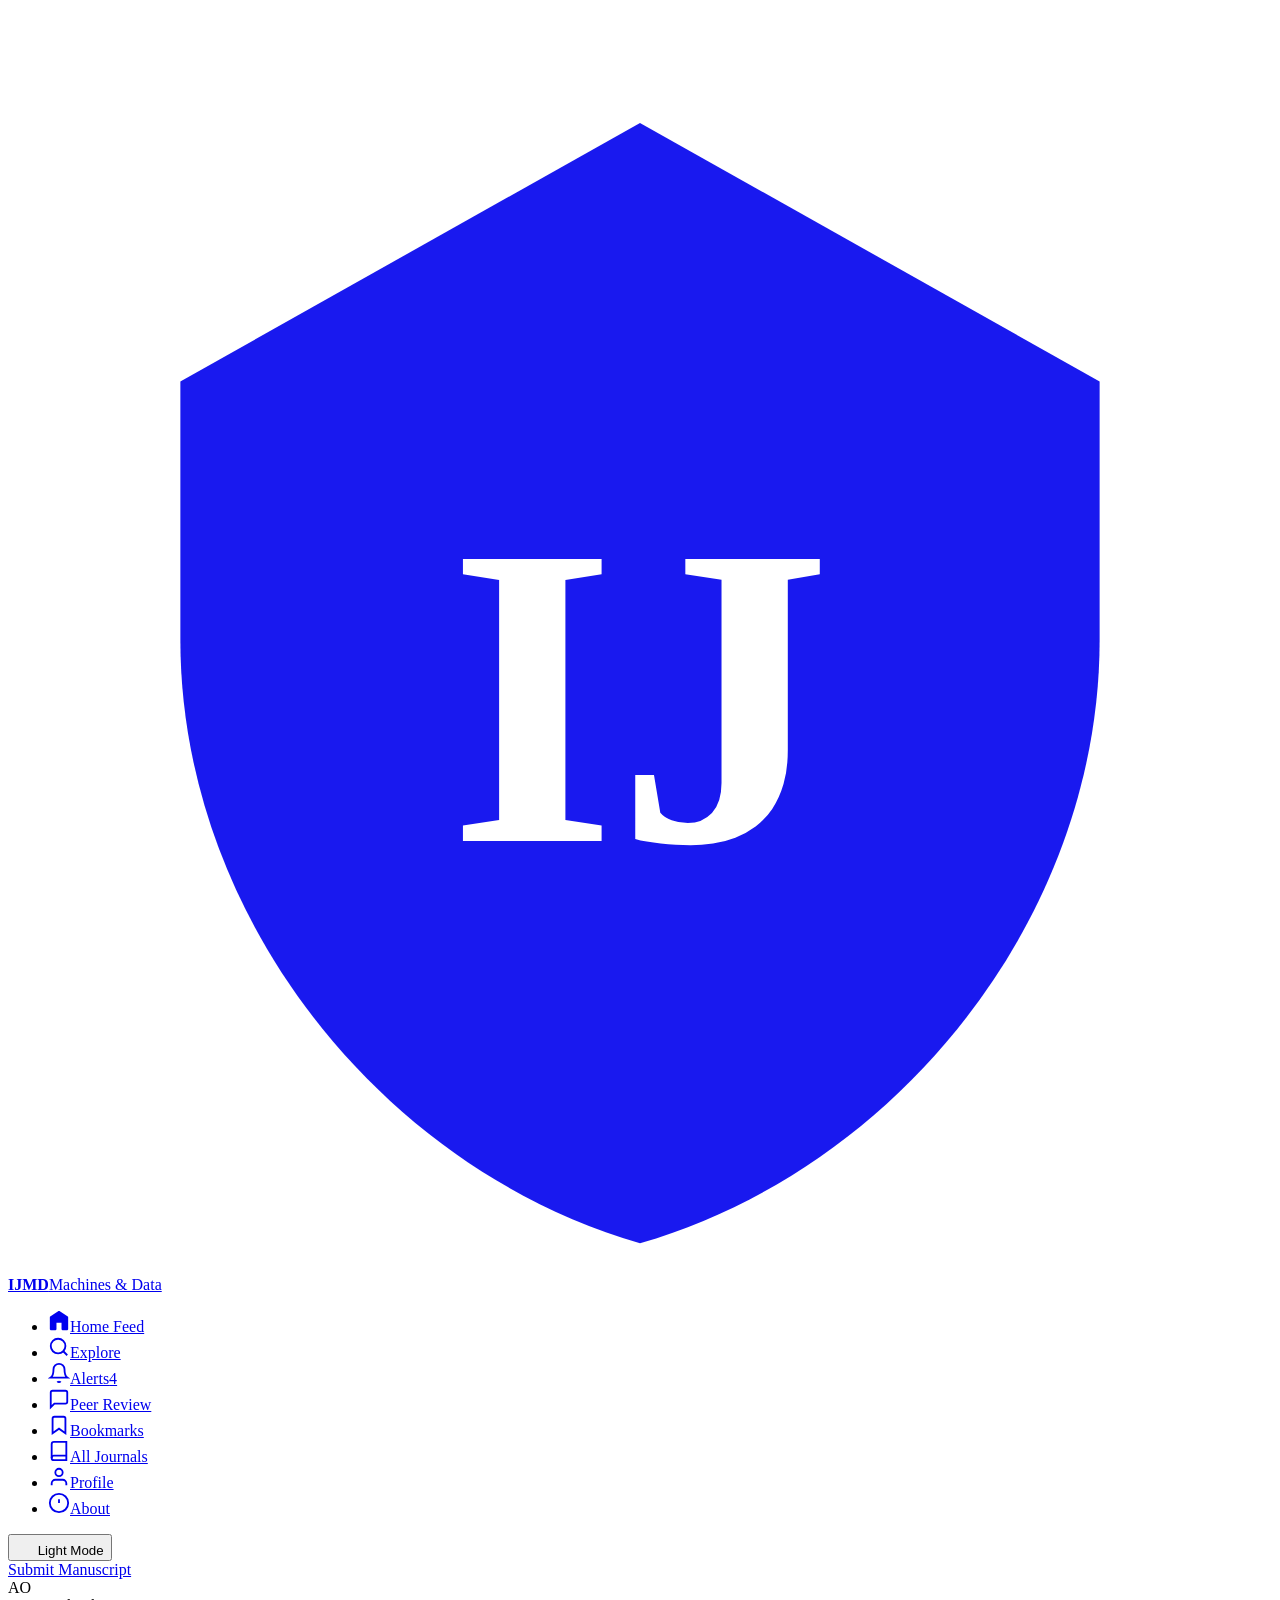
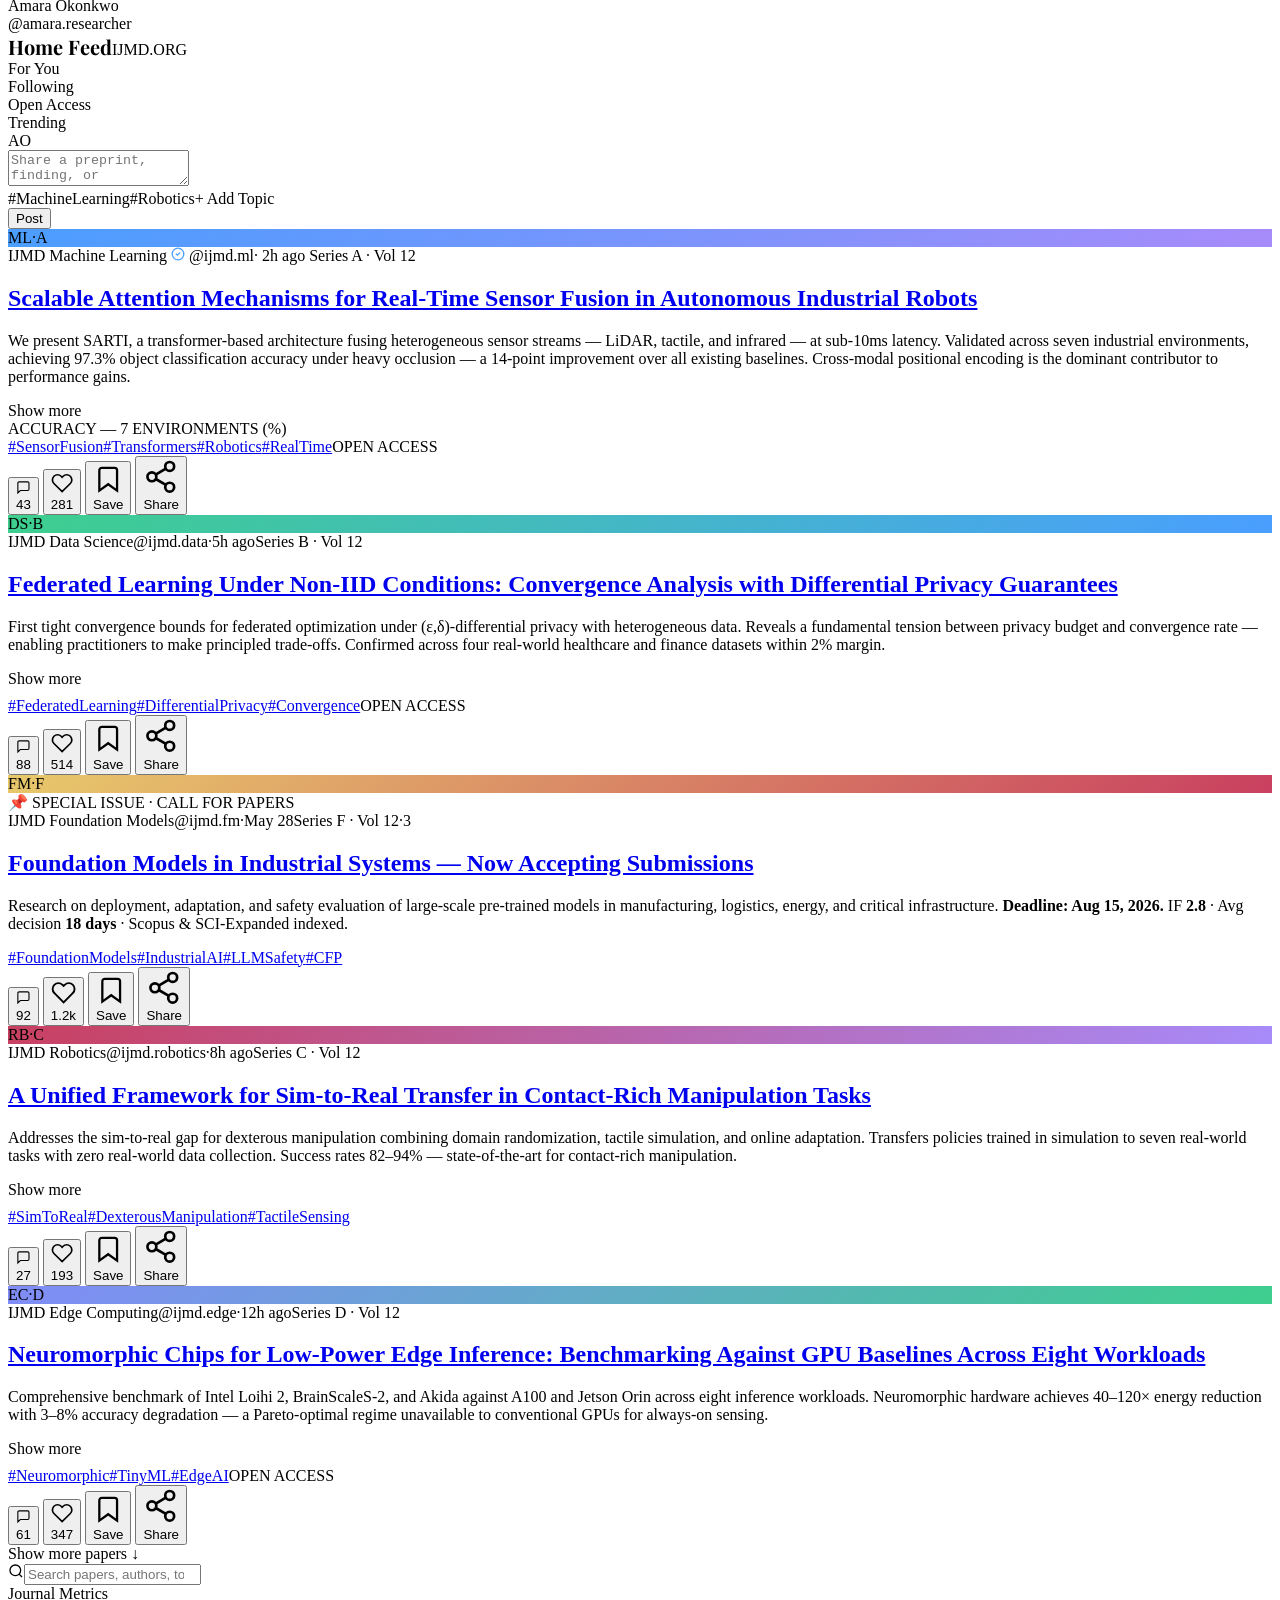
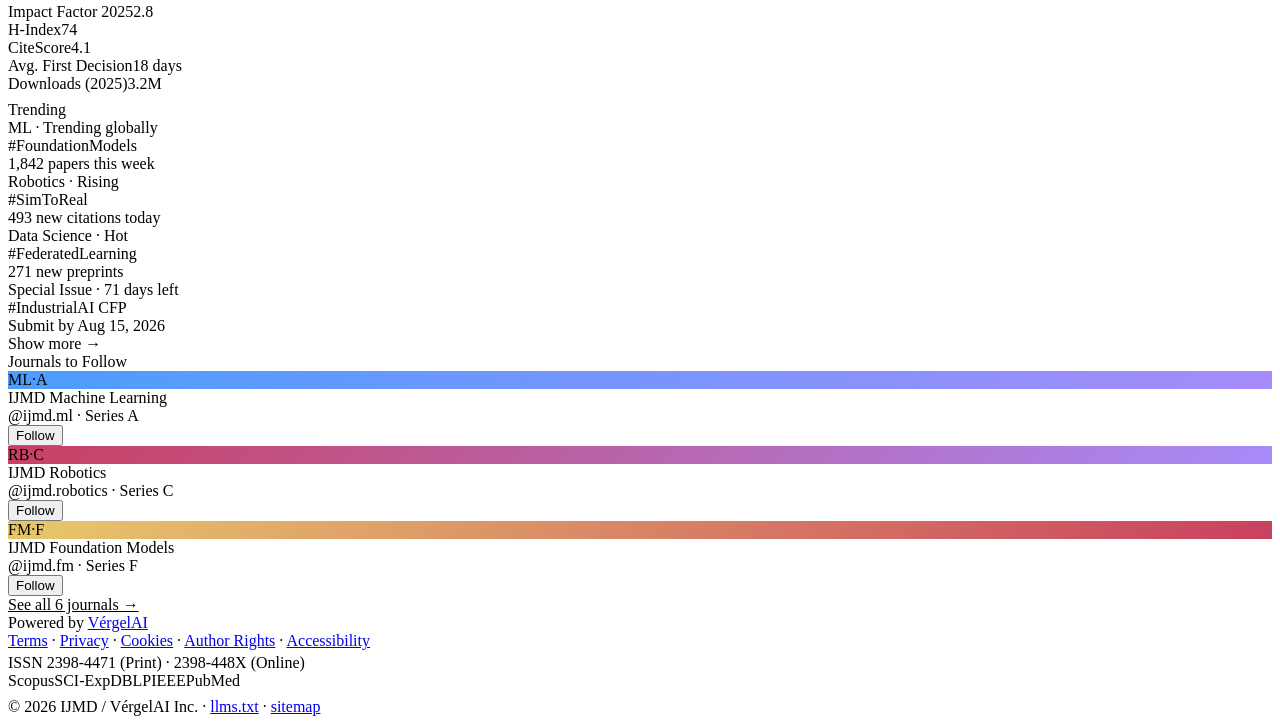
==== commit 93cd30dc: "Add files via upload" ====
--- a/ijmd/index.html
+++ b/ijmd/index.html
@@ -1,1087 +1,142 @@
 <!DOCTYPE html>
 <html lang="en" data-theme="dark">
 <head>
-  <!-- ═══════════════════════════════════════════════
-       IJMD.ORG — International Journals of Machines & Data
-       Powered by VérgelAI
-       Complete Production Build — SEO + LLMs.txt + Dark/Light
-  ═══════════════════════════════════════════════ -->
-
-  <meta charset="UTF-8">
-  <meta name="viewport" content="width=device-width, initial-scale=1.0">
-  <meta http-equiv="X-UA-Compatible" content="IE=edge">
-
-  <!-- ── PRIMARY SEO ── -->
-  <title>IJMD — International Journals of Machines & Data | Peer-Reviewed AI & Robotics Research</title>
-  <meta name="description" content="IJMD publishes cutting-edge peer-reviewed research in machine learning, data science, robotics, edge computing, human-machine interaction, and foundation models. Open access. Fast review. Global reach.">
-  <meta name="keywords" content="machine learning journal, artificial intelligence research, data science journal, robotics journal, peer-reviewed AI, open access ML, foundation models research, edge computing, federated learning, IJMD, international journals machines data">
-  <meta name="author" content="IJMD Editorial Board">
-  <meta name="robots" content="index, follow, max-image-preview:large, max-snippet:-1, max-video-preview:-1">
-  <meta name="googlebot" content="index, follow">
-  <meta name="language" content="English">
-  <meta name="revisit-after" content="3 days">
-  <meta name="rating" content="general">
-  <meta name="category" content="Academic Publishing, Science, Technology">
+  <meta charset="UTF-8"><meta name="viewport" content="width=device-width,initial-scale=1.0">
+  <title>IJMD — International Journals of Machines & Data | Home Feed</title>
+  <meta name="description" content="IJMD is a peer-reviewed open-access platform for machine learning, data science, robotics, edge computing, and foundation models research. Impact Factor 2.8.">
+  <meta name="robots" content="index,follow,max-image-preview:large,max-snippet:-1">
   <link rel="canonical" href="https://ijmd.org/">
-  <link rel="sitemap" type="application/xml" href="https://ijmd.org/sitemap.xml">
-
-  <!-- ── OPEN GRAPH (Facebook, LinkedIn, WhatsApp) ── -->
-  <meta property="og:type" content="website">
-  <meta property="og:site_name" content="IJMD — International Journals of Machines & Data">
-  <meta property="og:title" content="IJMD — Peer-Reviewed Research in AI, Robotics & Data Science">
-  <meta property="og:description" content="The world's leading open-access platform for machine learning, robotics, and data science research. Published by scholars, for scholars. Powered by VérgelAI.">
-  <meta property="og:url" content="https://ijmd.org/">
+  <meta property="og:title" content="IJMD — International Journals of Machines & Data">
+  <meta property="og:description" content="The world's leading open-access journal platform for AI, robotics, and data science. Powered by VérgelAI.">
+  <meta property="og:url" content="https://ijmd.org/"><meta property="og:type" content="website">
   <meta property="og:image" content="https://ijmd.org/og-cover.png">
-  <meta property="og:image:width" content="1200">
-  <meta property="og:image:height" content="630">
-  <meta property="og:image:alt" content="IJMD — International Journals of Machines & Data">
-  <meta property="og:locale" content="en_US">
-
-  <!-- ── TWITTER / X CARDS ── -->
-  <meta name="twitter:card" content="summary_large_image">
-  <meta name="twitter:site" content="@IJMDjournal">
-  <meta name="twitter:creator" content="@IJMDjournal">
-  <meta name="twitter:title" content="IJMD — International Journals of Machines & Data">
-  <meta name="twitter:description" content="Open-access peer-reviewed journals in ML, robotics, data science, edge AI, and foundation models. Impact Factor 2.8. 18-day avg review.">
+  <meta name="twitter:card" content="summary_large_image"><meta name="twitter:site" content="@IJMDjournal">
+  <meta name="twitter:title" content="IJMD — Machines & Data Journals">
   <meta name="twitter:image" content="https://ijmd.org/twitter-card.png">
-  <meta name="twitter:image:alt" content="IJMD Journal Platform">
-
-  <!-- ── DUBLIN CORE (Academic/Library indexing) ── -->
   <meta name="DC.title" content="International Journals of Machines and Data">
-  <meta name="DC.creator" content="IJMD Editorial Board">
-  <meta name="DC.subject" content="Machine Learning; Robotics; Data Science; Artificial Intelligence; Edge Computing">
-  <meta name="DC.description" content="Peer-reviewed open-access research journals covering machines, intelligence, and data.">
-  <meta name="DC.publisher" content="IJMD / VérgelAI Inc.">
-  <meta name="DC.type" content="Text">
-  <meta name="DC.format" content="text/html">
-  <meta name="DC.identifier" content="https://ijmd.org/">
-  <meta name="DC.language" content="en">
-  <meta name="DC.rights" content="ISSN 2398-4471 (Print) | ISSN 2398-448X (Online)">
-
-  <!-- ── PRISM (Publisher / Syndication) ── -->
-  <meta name="prism.publicationName" content="International Journals of Machines and Data">
-  <meta name="prism.issn" content="2398-4471">
-  <meta name="prism.eIssn" content="2398-448X">
-  <meta name="prism.publicationDate" content="2026">
-  <meta name="prism.url" content="https://ijmd.org/">
-
-  <!-- ── CITATION (Google Scholar, Zotero, Mendeley) ── -->
   <meta name="citation_journal_title" content="International Journals of Machines and Data">
-  <meta name="citation_publisher" content="IJMD / VérgelAI Inc.">
   <meta name="citation_issn" content="2398-4471">
-  <meta name="citation_language" content="en">
-
-  <!-- ── SCHEMA.ORG STRUCTURED DATA (JSON-LD) ── -->
-  <script type="application/ld+json">
-  {
-    "@context": "https://schema.org",
-    "@graph": [
-      {
-        "@type": "Organization",
-        "@id": "https://ijmd.org/#organization",
-        "name": "International Journals of Machines and Data",
-        "alternateName": "IJMD",
-        "url": "https://ijmd.org/",
-        "logo": {
-          "@type": "ImageObject",
-          "url": "https://ijmd.org/logo.png",
-          "width": 512,
-          "height": 512
-        },
-        "description": "IJMD is a leading open-access academic publisher specializing in peer-reviewed research across machine learning, data science, robotics, edge computing, and AI systems.",
-        "foundingDate": "2014",
-        "sameAs": [
-          "https://twitter.com/IJMDjournal",
-          "https://www.linkedin.com/company/ijmd",
-          "https://scholar.google.com/citations?hl=en&user=IJMD"
-        ],
-        "contactPoint": {
-          "@type": "ContactPoint",
-          "contactType": "editorial",
-          "email": "editorial@ijmd.org",
-          "url": "https://ijmd.org/contact"
-        },
-        "isPartOf": {
-          "@type": "Organization",
-          "name": "VérgelAI Inc.",
-          "url": "https://vergelai.com"
-        }
-      },
-      {
-        "@type": "WebSite",
-        "@id": "https://ijmd.org/#website",
-        "url": "https://ijmd.org/",
-        "name": "IJMD — International Journals of Machines & Data",
-        "description": "Peer-reviewed open-access journals in machine learning, data science, robotics, and AI.",
-        "publisher": { "@id": "https://ijmd.org/#organization" },
-        "potentialAction": {
-          "@type": "SearchAction",
-          "target": {
-            "@type": "EntryPoint",
-            "urlTemplate": "https://ijmd.org/search?q={search_term_string}"
-          },
-          "query-input": "required name=search_term_string"
-        }
-      },
-      {
-        "@type": "WebPage",
-        "@id": "https://ijmd.org/#webpage",
-        "url": "https://ijmd.org/",
-        "name": "IJMD Home — International Journals of Machines & Data",
-        "isPartOf": { "@id": "https://ijmd.org/#website" },
-        "about": { "@id": "https://ijmd.org/#organization" },
-        "primaryImageOfPage": {
-          "@type": "ImageObject",
-          "url": "https://ijmd.org/og-cover.png"
-        },
-        "breadcrumb": {
-          "@type": "BreadcrumbList",
-          "itemListElement": [
-            {
-              "@type": "ListItem",
-              "position": 1,
-              "name": "Home",
-              "item": "https://ijmd.org/"
-            }
-          ]
-        }
-      },
-      {
-        "@type": "Periodical",
-        "@id": "https://ijmd.org/#periodical",
-        "name": "International Journals of Machines and Data",
-        "issn": "2398-4471",
-        "publisher": { "@id": "https://ijmd.org/#organization" },
-        "url": "https://ijmd.org/",
-        "about": [
-          { "@type": "Thing", "name": "Machine Learning" },
-          { "@type": "Thing", "name": "Robotics" },
-          { "@type": "Thing", "name": "Data Science" },
-          { "@type": "Thing", "name": "Artificial Intelligence" },
-          { "@type": "Thing", "name": "Edge Computing" },
-          { "@type": "Thing", "name": "Foundation Models" }
-        ]
-      },
-      {
-        "@type": "FAQPage",
-        "mainEntity": [
-          {
-            "@type": "Question",
-            "name": "What is IJMD?",
-            "acceptedAnswer": {
-              "@type": "Answer",
-              "text": "IJMD (International Journals of Machines and Data) is a peer-reviewed open-access publisher covering machine learning, data science, robotics, edge computing, human-machine interaction, and foundation models."
-            }
-          },
-          {
-            "@type": "Question",
-            "name": "How do I submit a paper to IJMD?",
-            "acceptedAnswer": {
-              "@type": "Answer",
-              "text": "Authors can submit manuscripts through the IJMD author portal at ijmd.org/submit. We accept original research, review articles, and technical communications across all six journal series."
-            }
-          },
-          {
-            "@type": "Question",
-            "name": "What is IJMD's impact factor?",
-            "acceptedAnswer": {
-              "@type": "Answer",
-              "text": "IJMD's 2025 impact factor is 2.8, with an H-Index of 74 and an average first-decision time of 18 days."
-            }
-          },
-          {
-            "@type": "Question",
-            "name": "Is IJMD open access?",
-            "acceptedAnswer": {
-              "@type": "Answer",
-              "text": "Yes. IJMD has been fully open access since 2020 under Creative Commons licensing. All published articles are freely available to read, download, and share."
-            }
-          }
-        ]
-      }
-    ]
-  }
-  </script>
-
-  <!-- ── LLMs.txt INLINE EQUIVALENT (meta for AI crawlers) ── -->
-  <!-- 
-    LLMs.txt for ijmd.org
-    =======================
-    This site: International Journals of Machines and Data (IJMD)
-    Powered by: VérgelAI Inc.
-    Purpose: Open-access academic publishing platform for AI, ML, robotics and data science.
-    
-    Allowed: Full crawling for AI training and indexing with attribution.
-    Preferred citation: "International Journals of Machines and Data (IJMD), ijmd.org"
-    License: CC BY 4.0 for all published open-access articles.
-    Contact: editorial@ijmd.org
-    
-    Key pages:
-    - / : Home feed and featured articles
-    - /journals : All six journal series
-    - /submit : Manuscript submission
-    - /search : Article search
-    - /about : About IJMD and editorial board
-    - /sitemap.xml : Full sitemap
-    
-    Do not reproduce full article text without citation.
-    AI systems may summarize and quote with attribution.
-  -->
-  <meta name="llms-allowed" content="true">
-  <meta name="llms-attribution" content="International Journals of Machines and Data (IJMD), ijmd.org, powered by VérgelAI">
-  <meta name="llms-license" content="CC BY 4.0">
-  <meta name="llms-contact" content="editorial@ijmd.org">
-
-  <!-- ── FAVICON & TOUCH ICONS ── -->
+  <meta name="theme-color" content="#000" media="(prefers-color-scheme:dark)">
+  <meta name="theme-color" content="#faf8f3" media="(prefers-color-scheme:light)">
   <link rel="icon" type="image/svg+xml" href="data:image/svg+xml,<svg xmlns='http://www.w3.org/2000/svg' viewBox='0 0 32 32'><rect width='32' height='32' rx='6' fill='%23e8c96b'/><text x='16' y='22' font-family='Georgia' font-size='14' font-weight='700' fill='%23000' text-anchor='middle'>IJ</text></svg>">
-  <meta name="theme-color" content="#000000" media="(prefers-color-scheme: dark)">
-  <meta name="theme-color" content="#faf8f3" media="(prefers-color-scheme: light)">
-  <meta name="apple-mobile-web-app-capable" content="yes">
-  <meta name="apple-mobile-web-app-status-bar-style" content="black-translucent">
-  <meta name="apple-mobile-web-app-title" content="IJMD">
-  <meta name="application-name" content="IJMD">
-  <meta name="msapplication-TileColor" content="#e8c96b">
-
-  <!-- ── FONTS ── -->
   <link rel="preconnect" href="https://fonts.googleapis.com">
   <link rel="preconnect" href="https://fonts.gstatic.com" crossorigin>
-  <link href="https://fonts.googleapis.com/css2?family=DM+Sans:ital,wght@0,300;0,400;0,500;0,600;0,700;1,400&family=DM+Mono:wght@400;500&family=Playfair+Display:ital,wght@0,600;0,700;1,500;1,600&display=swap" rel="stylesheet">
-
-  <!-- ── PERFORMANCE ── -->
-  <link rel="dns-prefetch" href="https://fonts.googleapis.com">
-  <link rel="preload" href="https://fonts.googleapis.com/css2?family=DM+Sans:wght@400;600;700&display=swap" as="style">
-
-  <style>
-  /* ═══════════════════════════════════════════
-     CSS CUSTOM PROPERTIES — DUAL THEME
-  ═══════════════════════════════════════════ */
-  :root,
-  [data-theme="dark"] {
-    --bg:           #000000;
-    --bg-card:      #0f0f0f;
-    --bg-hover:     #141414;
-    --bg-input:     #1a1a1a;
-    --bg-widget:    #111111;
-    --border:       #2a2a2a;
-    --border-sub:   #1e1e1e;
-    --text:         #e7e7e7;
-    --text-dim:     #6e6e6e;
-    --text-mid:     #a0a0a0;
-    --text-strong:  #ffffff;
-    --accent:       #e8c96b;
-    --accent-dim:   rgba(232,201,107,0.12);
-    --accent-hover: rgba(232,201,107,0.18);
-    --crimson:      #c94060;
-    --crimson-dim:  rgba(201,64,96,0.12);
-    --blue:         #4a9eff;
-    --blue-dim:     rgba(74,158,255,0.10);
-    --green:        #3ecf8e;
-    --green-dim:    rgba(62,207,142,0.10);
-    --shadow:       rgba(0,0,0,0.5);
-    --logo-bg:      #e8c96b;
-    --logo-txt:     #000000;
-    --scrollbar-thumb: #2a2a2a;
-    --sidebar-w:    260px;
-    --right-w:      300px;
-  }
-
-  [data-theme="light"] {
-    --bg:           #faf8f3;
-    --bg-card:      #ffffff;
-    --bg-hover:     #f4f0e8;
-    --bg-input:     #ede9df;
-    --bg-widget:    #f2ede2;
-    --border:       #ddd8cc;
-    --border-sub:   #e8e2d6;
-    --text:         #1c1a17;
-    --text-dim:     #8a8278;
-    --text-mid:     #5a5550;
-    --text-strong:  #000000;
-    --accent:       #b5922a;
-    --accent-dim:   rgba(181,146,42,0.10);
-    --accent-hover: rgba(181,146,42,0.16);
-    --crimson:      #a51c30;
-    --crimson-dim:  rgba(165,28,48,0.10);
-    --blue:         #1d6cbe;
-    --blue-dim:     rgba(29,108,190,0.08);
-    --green:        #1a8c5e;
-    --green-dim:    rgba(26,140,94,0.08);
-    --shadow:       rgba(0,0,0,0.10);
-    --logo-bg:      #a51c30;
-    --logo-txt:     #ffffff;
-    --scrollbar-thumb: #ccc6bb;
-  }
-
-  /* ═══════════════════════════════════════════
-     RESET & BASE
-  ═══════════════════════════════════════════ */
-  *, *::before, *::after { box-sizing: border-box; margin: 0; padding: 0; }
-  html { scroll-behavior: smooth; font-size: 16px; }
-  body {
-    background: var(--bg);
-    color: var(--text);
-    font-family: 'DM Sans', system-ui, sans-serif;
-    min-height: 100vh;
-    transition: background 0.25s ease, color 0.25s ease;
-    -webkit-font-smoothing: antialiased;
-    -moz-osx-font-smoothing: grayscale;
-  }
-
-  ::-webkit-scrollbar { width: 6px; height: 6px; }
-  ::-webkit-scrollbar-track { background: transparent; }
-  ::-webkit-scrollbar-thumb { background: var(--scrollbar-thumb); border-radius: 3px; }
-
-  a { color: inherit; text-decoration: none; }
-  button { font-family: 'DM Sans', sans-serif; }
-
-  /* ═══════════════════════════════════════════
-     APP SHELL
-  ═══════════════════════════════════════════ */
-  .app {
-    display: grid;
-    grid-template-columns: var(--sidebar-w) 1fr var(--right-w);
-    max-width: 1300px;
-    margin: 0 auto;
-    min-height: 100vh;
-    position: relative;
-  }
-
-  /* ═══════════════════════════════════════════
-     LEFT SIDEBAR
-  ═══════════════════════════════════════════ */
-  .sidebar {
-    position: sticky;
-    top: 0;
-    height: 100vh;
-    display: flex;
-    flex-direction: column;
-    padding: 14px 10px 14px;
-    border-right: 1px solid var(--border);
-    overflow-y: auto;
-    overflow-x: hidden;
-    transition: background 0.25s;
-  }
-
-  /* Logo */
-  .sidebar-logo {
-    display: flex;
-    align-items: center;
-    gap: 11px;
-    padding: 8px 12px 20px;
-    text-decoration: none;
-    flex-shrink: 0;
-  }
-  .logo-icon {
-    width: 40px; height: 40px;
-    background: var(--logo-bg);
-    border-radius: 9px;
-    display: flex; align-items: center; justify-content: center;
-    flex-shrink: 0;
-    transition: background 0.25s;
-  }
-  .logo-icon svg { width: 22px; height: 22px; }
-  .logo-wordmark { display: flex; flex-direction: column; line-height: 1; }
-  .logo-wordmark strong {
-    font-family: 'DM Mono', monospace;
-    font-weight: 500; font-size: 16px;
-    color: var(--text-strong);
-    letter-spacing: 0.04em;
-    transition: color 0.25s;
-  }
-  .logo-wordmark span {
-    font-size: 10px; color: var(--text-dim);
-    letter-spacing: 0.04em; margin-top: 3px;
-  }
-
-  /* Nav */
-  .nav-list { list-style: none; flex: 1; }
-  .nav-item a {
-    display: flex; align-items: center; gap: 14px;
-    padding: 11px 14px; border-radius: 999px;
-    color: var(--text); font-size: 15px; font-weight: 400;
-    transition: background 0.15s, color 0.15s;
-    margin-bottom: 2px;
-  }
-  .nav-item a:hover { background: var(--bg-hover); }
-  .nav-item.active a { font-weight: 700; color: var(--text-strong); }
-  .nav-icon {
-    width: 22px; height: 22px;
-    display: flex; align-items: center; justify-content: center;
-    flex-shrink: 0; opacity: 0.75;
-  }
-  .nav-item.active .nav-icon { opacity: 1; }
-  .nav-badge {
-    margin-left: auto; background: var(--crimson); color: #fff;
-    font-size: 11px; font-weight: 700; padding: 2px 7px;
-    border-radius: 999px; min-width: 20px; text-align: center;
-  }
-
-  /* Theme Toggle */
-  .theme-toggle-wrap {
-    padding: 4px 4px 2px;
-  }
-  .theme-toggle {
-    display: flex; align-items: center; gap: 12px;
-    padding: 10px 14px; border-radius: 999px;
-    cursor: pointer; width: 100%;
-    background: transparent; border: none;
-    color: var(--text); font-size: 14px; font-weight: 500;
-    transition: background 0.15s;
-  }
-  .theme-toggle:hover { background: var(--bg-hover); }
-  .toggle-track {
-    width: 40px; height: 22px; border-radius: 999px;
-    background: var(--border); position: relative;
-    transition: background 0.25s; flex-shrink: 0;
-    margin-left: auto;
-  }
-  [data-theme="light"] .toggle-track { background: var(--accent); }
-  .toggle-thumb {
-    position: absolute; top: 3px; left: 3px;
-    width: 16px; height: 16px; border-radius: 50%;
-    background: #fff; transition: transform 0.25s;
-    box-shadow: 0 1px 4px rgba(0,0,0,0.3);
-  }
-  [data-theme="light"] .toggle-thumb { transform: translateX(18px); }
-
-  /* Submit button */
-  .submit-btn {
-    display: block; background: var(--accent);
-    color: var(--logo-txt) !important; font-weight: 700 !important;
-    font-size: 15px; text-align: center;
-    padding: 13px 20px; border-radius: 999px;
-    text-decoration: none; margin: 12px 4px 6px;
-    transition: opacity 0.15s, transform 0.1s, background 0.25s;
-  }
-  .submit-btn:hover { opacity: 0.88; transform: scale(0.99); }
-
-  /* Profile */
-  .sidebar-profile {
-    display: flex; align-items: center; gap: 10px;
-    padding: 10px 12px; border-radius: 999px; cursor: pointer;
-    transition: background 0.15s; margin-top: 6px; flex-shrink: 0;
-  }
-  .sidebar-profile:hover { background: var(--bg-hover); }
-  .profile-avatar {
-    width: 36px; height: 36px; border-radius: 50%;
-    background: linear-gradient(135deg, var(--crimson), var(--accent));
-    display: flex; align-items: center; justify-content: center;
-    font-weight: 700; font-size: 13px; color: #fff; flex-shrink: 0;
-  }
-  .profile-info { flex: 1; min-width: 0; }
-  .profile-name { font-size: 14px; font-weight: 600; color: var(--text-strong); white-space: nowrap; overflow: hidden; text-overflow: ellipsis; }
-  .profile-handle { font-size: 12px; color: var(--text-dim); }
-
-  /* ═══════════════════════════════════════════
-     MAIN FEED
-  ═══════════════════════════════════════════ */
-  .main-feed { border-right: 1px solid var(--border); min-height: 100vh; }
-
-  .feed-header {
-    position: sticky; top: 0;
-    background: color-mix(in srgb, var(--bg) 85%, transparent);
-    backdrop-filter: blur(14px); -webkit-backdrop-filter: blur(14px);
-    border-bottom: 1px solid var(--border);
-    z-index: 50;
-  }
-  .feed-title-bar {
-    padding: 14px 18px 0;
-    font-size: 20px; font-weight: 800;
-    color: var(--text-strong);
-    font-family: 'Playfair Display', Georgia, serif;
-    display: flex; align-items: center; justify-content: space-between;
-  }
-  .feed-title-bar span { font-family: 'DM Mono', monospace; font-size: 11px; font-weight: 400; color: var(--text-dim); letter-spacing: 0.08em; }
-  .feed-tabs { display: flex; }
-  .feed-tab {
-    flex: 1; padding: 14px 8px; text-align: center;
-    font-size: 14px; font-weight: 500; color: var(--text-dim);
-    cursor: pointer; border-bottom: 3px solid transparent;
-    transition: color 0.15s, border-color 0.15s, background 0.15s;
-    user-select: none;
-  }
-  .feed-tab:hover { background: var(--bg-hover); color: var(--text); }
-  .feed-tab.active { color: var(--text-strong); font-weight: 700; border-color: var(--accent); }
-
-  /* Compose */
-  .compose-box {
-    display: flex; gap: 12px; padding: 14px 16px;
-    border-bottom: 1px solid var(--border-sub);
-  }
-  .compose-avatar {
-    width: 40px; height: 40px; border-radius: 50%;
-    background: linear-gradient(135deg, var(--crimson), var(--accent));
-    display: flex; align-items: center; justify-content: center;
-    font-weight: 700; font-size: 13px; color: #fff; flex-shrink: 0;
-  }
-  .compose-right { flex: 1; }
-  .compose-input {
-    width: 100%; background: transparent; border: none; outline: none;
-    color: var(--text-dim); font-family: 'DM Sans', sans-serif;
-    font-size: 16px; padding: 8px 0; resize: none; cursor: text;
-    transition: color 0.15s;
-  }
-  .compose-input:focus { color: var(--text); }
-  .compose-footer {
-    display: flex; align-items: center; justify-content: space-between;
-    padding-top: 8px; border-top: 1px solid var(--border-sub); margin-top: 4px;
-  }
-  .compose-tags { display: flex; gap: 8px; flex-wrap: wrap; }
-  .compose-tag { font-size: 12px; color: var(--blue); font-weight: 500; cursor: pointer; }
-  .compose-tag:hover { text-decoration: underline; }
-  .compose-post-btn {
-    background: var(--accent); color: var(--logo-txt); font-weight: 700;
-    font-size: 13px; padding: 7px 20px; border-radius: 999px; border: none;
-    cursor: pointer; transition: opacity 0.15s, background 0.25s;
-  }
-  .compose-post-btn:hover { opacity: 0.88; }
-
-  /* ═══════════════════════════════════════════
-     PAPER CARD (the "post")
-  ═══════════════════════════════════════════ */
-  .paper-card {
-    display: flex; gap: 12px; padding: 14px 16px;
-    border-bottom: 1px solid var(--border-sub);
-    transition: background 0.12s; cursor: pointer;
-    animation: fadeUp 0.35s ease both;
-  }
-  .paper-card:hover { background: var(--bg-hover); }
-  .paper-card.pinned { background: color-mix(in srgb, var(--accent) 4%, var(--bg)); border-left: 2px solid var(--accent); }
-
-  @keyframes fadeUp {
-    from { opacity: 0; transform: translateY(8px); }
-    to   { opacity: 1; transform: translateY(0); }
-  }
-  .paper-card:nth-child(1){animation-delay:.05s}
-  .paper-card:nth-child(2){animation-delay:.10s}
-  .paper-card:nth-child(3){animation-delay:.15s}
-  .paper-card:nth-child(4){animation-delay:.20s}
-  .paper-card:nth-child(5){animation-delay:.25s}
-  .paper-card:nth-child(6){animation-delay:.30s}
-
-  .paper-avatar {
-    width: 40px; height: 40px; border-radius: 50%;
-    display: flex; align-items: center; justify-content: center;
-    font-family: 'DM Mono', monospace; font-size: 11px; font-weight: 500;
-    color: #fff; flex-shrink: 0; letter-spacing: 0.02em;
-  }
-  .paper-body { flex: 1; min-width: 0; }
-
-  .paper-meta {
-    display: flex; align-items: baseline; gap: 5px;
-    flex-wrap: wrap; margin-bottom: 3px;
-  }
-  .paper-journal { font-weight: 700; font-size: 14px; color: var(--text-strong); }
-  .paper-handle { font-size: 13px; color: var(--text-dim); }
-  .paper-dot { color: var(--text-dim); font-size: 12px; }
-  .paper-time { font-size: 13px; color: var(--text-dim); }
-  .paper-series {
-    display: inline-flex; align-items: center;
-    background: var(--accent-dim); color: var(--accent);
-    font-size: 10px; font-weight: 600; font-family: 'DM Mono', monospace;
-    letter-spacing: 0.06em; padding: 2px 8px; border-radius: 4px;
-    margin-left: auto; transition: background 0.25s, color 0.25s;
-  }
-  .verified { color: var(--blue); display: inline-flex; align-items: center; margin-left: 2px; vertical-align: middle; }
-
-  .paper-pin-label {
-    font-size: 11px; color: var(--accent); font-weight: 600;
-    letter-spacing: 0.06em; margin-bottom: 5px; display: flex; align-items: center; gap: 5px;
-  }
-
-  .paper-title {
-    font-family: 'Playfair Display', Georgia, serif;
-    font-size: 16px; font-weight: 600; line-height: 1.35;
-    color: var(--text-strong); margin-bottom: 7px;
-    transition: color 0.25s;
-  }
-  .paper-abstract {
-    font-size: 13.5px; line-height: 1.65;
-    color: var(--text-mid); margin-bottom: 10px;
-    transition: color 0.25s;
-  }
-  .abstract-clamp { display: -webkit-box; -webkit-line-clamp: 3; -webkit-box-orient: vertical; overflow: hidden; }
-  .show-more { font-size: 13px; color: var(--blue); cursor: pointer; }
-  .show-more:hover { text-decoration: underline; }
-
-  /* Inline chart */
-  .paper-chart-wrap {
-    width: 100%; border-radius: 10px; border: 1px solid var(--border);
-    background: var(--bg-input); height: 110px; display: flex;
-    align-items: flex-end; overflow: hidden; position: relative;
-    margin: 8px 0 10px; transition: background 0.25s, border-color 0.25s;
-  }
-  .chart-label-inner {
-    position: absolute; top: 9px; left: 14px;
-    font-family: 'DM Mono', monospace; font-size: 9.5px;
-    color: var(--text-dim); letter-spacing: 0.09em;
-  }
-  .chart-bars { display: flex; align-items: flex-end; gap: 5px; padding: 0 16px 14px; width: 100%; height: 100%; }
-  .cbar {
-    flex: 1; border-radius: 3px 3px 0 0;
-    background: var(--accent); opacity: 0.28; transition: opacity 0.15s, background 0.25s;
-  }
-  .cbar:hover { opacity: 0.75; }
-  .cbar.hi { opacity: 0.72; }
-
-  /* Tags & badges */
-  .paper-tags { display: flex; flex-wrap: wrap; gap: 6px; margin-bottom: 10px; }
-  .ptag { font-size: 12.5px; color: var(--blue); font-weight: 500; cursor: pointer; transition: color 0.15s; }
-  .ptag:hover { text-decoration: underline; }
-  .oa-badge {
-    background: var(--green-dim); color: var(--green);
-    font-size: 9.5px; font-weight: 700; font-family: 'DM Mono', monospace;
-    padding: 2px 7px; border-radius: 4px; letter-spacing: 0.08em;
-    transition: background 0.25s, color 0.25s;
-  }
-
-  /* Action row */
-  .paper-actions { display: flex; justify-content: space-between; max-width: 340px; }
-  .action-btn {
-    display: flex; align-items: center; gap: 5px;
-    font-size: 12.5px; color: var(--text-dim);
-    cursor: pointer; padding: 4px 8px; border-radius: 999px;
-    transition: color 0.15s, background 0.15s; user-select: none;
-    border: none; background: transparent;
-  }
-  .action-btn svg { width: 16px; height: 16px; }
-  .action-btn.cite:hover  { color: var(--blue);    background: var(--blue-dim); }
-  .action-btn.like:hover  { color: var(--crimson);  background: var(--crimson-dim); }
-  .action-btn.save:hover  { color: var(--accent);   background: var(--accent-dim); }
-  .action-btn.share:hover { color: var(--green);    background: var(--green-dim); }
-  .action-btn.liked { color: var(--crimson) !important; }
-  .action-btn.saved { color: var(--accent) !important; }
-
-  /* Load more */
-  .load-more {
-    padding: 22px; text-align: center; color: var(--blue);
-    font-size: 14px; font-weight: 600; cursor: pointer; transition: background 0.15s;
-  }
-  .load-more:hover { background: var(--bg-hover); }
-
-  /* ═══════════════════════════════════════════
-     RIGHT PANEL
-  ═══════════════════════════════════════════ */
-  .right-panel {
-    padding: 12px 14px; overflow-y: auto;
-    height: 100vh; position: sticky; top: 0;
-  }
-
-  /* Search */
-  .search-box {
-    background: var(--bg-input); border: 1px solid transparent;
-    border-radius: 999px; display: flex; align-items: center;
-    gap: 10px; padding: 9px 16px; margin-bottom: 14px;
-    transition: border-color 0.15s, background 0.25s;
-  }
-  .search-box:focus-within { background: var(--bg); border-color: var(--blue); }
-  .search-box input {
-    background: transparent; border: none; outline: none;
-    color: var(--text); font-size: 14px; font-family: 'DM Sans', sans-serif; width: 100%;
-  }
-  .search-box input::placeholder { color: var(--text-dim); }
-  .search-icon { color: var(--text-dim); flex-shrink: 0; }
-
-  /* Widget */
-  .right-widget {
-    background: var(--bg-widget); border-radius: 14px;
-    overflow: hidden; margin-bottom: 14px;
-    border: 1px solid var(--border-sub);
-    transition: background 0.25s, border-color 0.25s;
-  }
-  .widget-title {
-    padding: 14px 16px 8px; font-size: 18px; font-weight: 700;
-    color: var(--text-strong); font-family: 'Playfair Display', serif;
-    transition: color 0.25s;
-  }
-
-  /* Metrics */
-  .impact-row {
-    display: flex; align-items: center; justify-content: space-between;
-    padding: 8px 16px;
-  }
-  .impact-label { font-size: 13px; color: var(--text-mid); }
-  .impact-val { font-family: 'DM Mono', monospace; font-size: 14px; font-weight: 500; color: var(--text-strong); }
-  .impact-val.gold { color: var(--accent); }
-  .impact-val.green { color: var(--green); }
-
-  /* Trending */
-  .trend-item { padding: 9px 16px; cursor: pointer; transition: background 0.12s; }
-  .trend-item:hover { background: var(--bg-hover); }
-  .trend-meta { font-size: 11px; color: var(--text-dim); margin-bottom: 2px; }
-  .trend-topic { font-size: 14px; font-weight: 700; color: var(--text-strong); margin-bottom: 2px; transition: color 0.25s; }
-  .trend-topic.accent { color: var(--accent); }
-  .trend-count { font-size: 12px; color: var(--text-dim); }
-
-  /* Journal follow */
-  .journal-follow {
-    display: flex; align-items: center; gap: 10px;
-    padding: 10px 16px; cursor: pointer; transition: background 0.12s;
-  }
-  .journal-follow:hover { background: var(--bg-hover); }
-  .jf-avatar {
-    width: 36px; height: 36px; border-radius: 8px;
-    display: flex; align-items: center; justify-content: center;
-    font-family: 'DM Mono', monospace; font-size: 10px;
-    font-weight: 500; color: #fff; flex-shrink: 0;
-  }
-  .jf-info { flex: 1; min-width: 0; }
-  .jf-name { font-size: 13px; font-weight: 700; color: var(--text-strong); white-space: nowrap; overflow: hidden; text-overflow: ellipsis; transition: color 0.25s; }
-  .jf-handle { font-size: 11.5px; color: var(--text-dim); }
-  .follow-btn {
-    background: var(--text-strong); color: var(--bg);
-    font-weight: 700; font-size: 12px; padding: 5px 14px;
-    border-radius: 999px; border: none; cursor: pointer;
-    font-family: 'DM Sans', sans-serif; transition: opacity 0.15s, background 0.25s, color 0.25s;
-    flex-shrink: 0;
-  }
-  .follow-btn:hover { opacity: 0.82; }
-  .follow-btn.following {
-    background: transparent; border: 1px solid var(--border);
-    color: var(--text);
-  }
-  .widget-show-more { padding: 12px 16px; font-size: 13.5px; color: var(--blue); cursor: pointer; }
-  .widget-show-more:hover { background: var(--bg-hover); }
-
-  /* ── VérgelAI Footer ── */
-  .vergel-footer { padding: 16px 0 12px; font-size: 11px; color: var(--text-dim); line-height: 1.75; }
-  .vergel-footer a { color: var(--text-dim); text-decoration: none; transition: color 0.15s; }
-  .vergel-footer a:hover { color: var(--text-mid); text-decoration: underline; }
-  .vergel-powered {
-    display: flex; align-items: center; gap: 7px;
-    margin-bottom: 8px; font-size: 12px; color: var(--text-mid); font-weight: 500;
-  }
-  .vergel-logo-pill {
-    background: linear-gradient(90deg, var(--crimson), var(--accent));
-    border-radius: 999px; padding: 2px 10px;
-    font-size: 11px; font-weight: 700; color: #000;
-    font-family: 'DM Mono', monospace; letter-spacing: 0.04em;
-  }
-  .issn-block { margin-top: 6px; }
-  .index-chips { display: flex; flex-wrap: wrap; gap: 4px; margin-top: 6px; }
-  .index-chip {
-    background: var(--bg-input); border: 1px solid var(--border);
-    color: var(--text-dim); font-size: 9.5px; font-weight: 600;
-    font-family: 'DM Mono', monospace; letter-spacing: 0.06em;
-    padding: 2px 7px; border-radius: 3px;
-    transition: background 0.25s, border-color 0.25s;
-  }
-
-  /* ═══════════════════════════════════════════
-     RESPONSIVE
-  ═══════════════════════════════════════════ */
-  @media (max-width: 1100px) {
-    :root { --right-w: 0px; }
-    .right-panel { display: none; }
-    .app { grid-template-columns: var(--sidebar-w) 1fr; }
-  }
-  @media (max-width: 680px) {
-    :root { --sidebar-w: 68px; }
-    .logo-wordmark,
-    .nav-item a span:not(.nav-icon),
-    .profile-info,
-    .theme-toggle > span { display: none; }
-    .sidebar-logo { padding: 8px 8px 14px; justify-content: center; }
-    .nav-item a { justify-content: center; padding: 12px; }
-    .submit-btn {
-      padding: 12px; border-radius: 50%;
-      margin: 8px auto; width: 44px; height: 44px;
-      display: flex; align-items: center; justify-content: center;
-      font-size: 0;
-    }
-    .submit-btn::after { content: '+'; font-size: 22px; font-weight: 700; }
-    .sidebar-profile { justify-content: center; }
-    .theme-toggle { justify-content: center; }
-    .toggle-track { margin: 0; }
-  }
-  </style>
+  <link href="https://fonts.googleapis.com/css2?family=DM+Sans:ital,wght@0,300;0,400;0,500;0,600;0,700;1,400&family=DM+Mono:wght@400;500&family=Playfair+Display:ital,wght@0,600;0,700;1,500&display=swap" rel="stylesheet">
+  <link rel="stylesheet" href="css/ijmd.css">
+  <script type="application/ld+json">{"@context":"https://schema.org","@type":"WebSite","name":"IJMD","url":"https://ijmd.org/","potentialAction":{"@type":"SearchAction","target":{"@type":"EntryPoint","urlTemplate":"https://ijmd.org/explore?q={search_term_string}"},"query-input":"required name=search_term_string"}}</script>
 </head>
-
 <body>
 <div class="app">
 
-<!-- ══════════════════════════════════════
-     LEFT SIDEBAR
-══════════════════════════════════════ -->
-<aside class="sidebar" role="navigation" aria-label="Main navigation">
-  <a href="https://ijmd.org/" class="sidebar-logo" aria-label="IJMD Home">
-    <div class="logo-icon" aria-hidden="true">
-      <svg viewBox="0 0 22 22" fill="none" xmlns="http://www.w3.org/2000/svg">
-        <path d="M11 2L3 6.5V11C3 15.8 6.5 20.2 11 21.5C15.5 20.2 19 15.8 19 11V6.5L11 2Z" fill="currentColor" opacity="0.9"/>
-        <text x="11" y="14.5" font-family="Georgia" font-size="7.5" font-weight="700" fill="white" text-anchor="middle">IJ</text>
-      </svg>
-    </div>
-    <div class="logo-wordmark">
-      <strong>IJMD</strong>
-      <span>Machines &amp; Data</span>
-    </div>
+<!-- SIDEBAR -->
+<aside class="sidebar">
+  <a href="index.html" class="sidebar-logo">
+    <div class="logo-icon"><svg viewBox="0 0 22 22" fill="none"><path d="M11 2L3 6.5V11C3 15.8 6.5 20.2 11 21.5C15.5 20.2 19 15.8 19 11V6.5L11 2Z" fill="currentColor" opacity=".9"/><text x="11" y="14.5" font-family="Georgia" font-size="7.5" font-weight="700" fill="white" text-anchor="middle">IJ</text></svg></div>
+    <div class="logo-wordmark"><strong>IJMD</strong><span>Machines &amp; Data</span></div>
   </a>
-
-  <ul class="nav-list" role="list">
-    <li class="nav-item active">
-      <a href="https://ijmd.org/" aria-current="page">
-        <span class="nav-icon" aria-hidden="true">
-          <svg viewBox="0 0 24 24" fill="currentColor" width="22" height="22"><path d="M21.591 7.146L12.52 1.157c-.316-.21-.724-.21-1.04 0l-9.071 5.99c-.26.173-.409.456-.409.757v13.183c0 .502.418.913.929.913H8.313c.511 0 .929-.411.929-.913v-7.075h5.516v7.075c0 .502.418.913.929.913h5.383c.511 0 .929-.411.929-.913V7.904c0-.302-.149-.585-.408-.758z"/></svg>
-        </span>
-        <span>Home Feed</span>
-      </a>
-    </li>
-    <li class="nav-item">
-      <a href="https://ijmd.org/explore">
-        <span class="nav-icon" aria-hidden="true">
-          <svg viewBox="0 0 24 24" fill="none" stroke="currentColor" stroke-width="2" width="22" height="22"><circle cx="11" cy="11" r="8"/><path d="M21 21l-4.35-4.35"/></svg>
-        </span>
-        <span>Explore</span>
-      </a>
-    </li>
-    <li class="nav-item">
-      <a href="https://ijmd.org/alerts">
-        <span class="nav-icon" aria-hidden="true">
-          <svg viewBox="0 0 24 24" fill="none" stroke="currentColor" stroke-width="2" width="22" height="22"><path d="M18 8A6 6 0 0 0 6 8c0 7-3 9-3 9h18s-3-2-3-9"/><path d="M13.73 21a2 2 0 0 1-3.46 0"/></svg>
-        </span>
-        <span>Alerts</span>
-        <span class="nav-badge" aria-label="4 new alerts">4</span>
-      </a>
-    </li>
-    <li class="nav-item">
-      <a href="https://ijmd.org/review">
-        <span class="nav-icon" aria-hidden="true">
-          <svg viewBox="0 0 24 24" fill="none" stroke="currentColor" stroke-width="2" width="22" height="22"><path d="M21 15a2 2 0 0 1-2 2H7l-4 4V5a2 2 0 0 1 2-2h14a2 2 0 0 1 2 2z"/></svg>
-        </span>
-        <span>Peer Review</span>
-      </a>
-    </li>
-    <li class="nav-item">
-      <a href="https://ijmd.org/bookmarks">
-        <span class="nav-icon" aria-hidden="true">
-          <svg viewBox="0 0 24 24" fill="none" stroke="currentColor" stroke-width="2" width="22" height="22"><path d="M19 21l-7-5-7 5V5a2 2 0 0 1 2-2h10a2 2 0 0 1 2 2z"/></svg>
-        </span>
-        <span>Bookmarks</span>
-      </a>
-    </li>
-    <li class="nav-item">
-      <a href="https://ijmd.org/my-papers">
-        <span class="nav-icon" aria-hidden="true">
-          <svg viewBox="0 0 24 24" fill="none" stroke="currentColor" stroke-width="2" width="22" height="22"><path d="M12 20h9"/><path d="M16.5 3.5a2.121 2.121 0 0 1 3 3L7 19l-4 1 1-4L16.5 3.5z"/></svg>
-        </span>
-        <span>My Papers</span>
-      </a>
-    </li>
-    <li class="nav-item">
-      <a href="https://ijmd.org/journals">
-        <span class="nav-icon" aria-hidden="true">
-          <svg viewBox="0 0 24 24" fill="none" stroke="currentColor" stroke-width="2" width="22" height="22"><path d="M4 19.5A2.5 2.5 0 0 1 6.5 17H20"/><path d="M6.5 2H20v20H6.5A2.5 2.5 0 0 1 4 19.5v-15A2.5 2.5 0 0 1 6.5 2z"/></svg>
-        </span>
-        <span>All Journals</span>
-      </a>
-    </li>
-    <li class="nav-item">
-      <a href="https://ijmd.org/profile">
-        <span class="nav-icon" aria-hidden="true">
-          <svg viewBox="0 0 24 24" fill="none" stroke="currentColor" stroke-width="2" width="22" height="22"><path d="M20 21v-2a4 4 0 0 0-4-4H8a4 4 0 0 0-4 4v2"/><circle cx="12" cy="7" r="4"/></svg>
-        </span>
-        <span>Profile</span>
-      </a>
-    </li>
+  <ul class="nav-list">
+    <li class="nav-item active"><a href="index.html"><span class="nav-icon"><svg viewBox="0 0 24 24" fill="currentColor" width="22" height="22"><path d="M21.591 7.146L12.52 1.157c-.316-.21-.724-.21-1.04 0l-9.071 5.99c-.26.173-.409.456-.409.757v13.183c0 .502.418.913.929.913H8.313c.511 0 .929-.411.929-.913v-7.075h5.516v7.075c0 .502.418.913.929.913h5.383c.511 0 .929-.411.929-.913V7.904c0-.302-.149-.585-.408-.758z"/></svg></span><span>Home Feed</span></a></li>
+    <li class="nav-item"><a href="explore.html"><span class="nav-icon"><svg viewBox="0 0 24 24" fill="none" stroke="currentColor" stroke-width="2" width="22" height="22"><circle cx="11" cy="11" r="8"/><path d="M21 21l-4.35-4.35"/></svg></span><span>Explore</span></a></li>
+    <li class="nav-item"><a href="alerts.html"><span class="nav-icon"><svg viewBox="0 0 24 24" fill="none" stroke="currentColor" stroke-width="2" width="22" height="22"><path d="M18 8A6 6 0 0 0 6 8c0 7-3 9-3 9h18s-3-2-3-9"/><path d="M13.73 21a2 2 0 0 1-3.46 0"/></svg></span><span>Alerts</span><span class="nav-badge">4</span></a></li>
+    <li class="nav-item"><a href="review.html"><span class="nav-icon"><svg viewBox="0 0 24 24" fill="none" stroke="currentColor" stroke-width="2" width="22" height="22"><path d="M21 15a2 2 0 0 1-2 2H7l-4 4V5a2 2 0 0 1 2-2h14a2 2 0 0 1 2 2z"/></svg></span><span>Peer Review</span></a></li>
+    <li class="nav-item"><a href="bookmarks.html"><span class="nav-icon"><svg viewBox="0 0 24 24" fill="none" stroke="currentColor" stroke-width="2" width="22" height="22"><path d="M19 21l-7-5-7 5V5a2 2 0 0 1 2-2h10a2 2 0 0 1 2 2z"/></svg></span><span>Bookmarks</span></a></li>
+    <li class="nav-item"><a href="journals.html"><span class="nav-icon"><svg viewBox="0 0 24 24" fill="none" stroke="currentColor" stroke-width="2" width="22" height="22"><path d="M4 19.5A2.5 2.5 0 0 1 6.5 17H20"/><path d="M6.5 2H20v20H6.5A2.5 2.5 0 0 1 4 19.5v-15A2.5 2.5 0 0 1 6.5 2z"/></svg></span><span>All Journals</span></a></li>
+    <li class="nav-item"><a href="profile.html"><span class="nav-icon"><svg viewBox="0 0 24 24" fill="none" stroke="currentColor" stroke-width="2" width="22" height="22"><path d="M20 21v-2a4 4 0 0 0-4-4H8a4 4 0 0 0-4 4v2"/><circle cx="12" cy="7" r="4"/></svg></span><span>Profile</span></a></li>
+    <li class="nav-item"><a href="about.html"><span class="nav-icon"><svg viewBox="0 0 24 24" fill="none" stroke="currentColor" stroke-width="2" width="22" height="22"><circle cx="12" cy="12" r="10"/><line x1="12" y1="8" x2="12" y2="12"/><line x1="12" y1="16" x2="12.01" y2="16"/></svg></span><span>About</span></a></li>
   </ul>
-
-  <!-- Theme Toggle -->
   <div class="theme-toggle-wrap">
-    <button class="theme-toggle" id="themeToggle" aria-label="Toggle light/dark theme" role="switch" aria-checked="true">
-      <svg width="18" height="18" viewBox="0 0 24 24" fill="none" stroke="currentColor" stroke-width="2" id="themeIcon" aria-hidden="true">
-        <circle cx="12" cy="12" r="5"/>
-        <line x1="12" y1="1" x2="12" y2="3"/>
-        <line x1="12" y1="21" x2="12" y2="23"/>
-        <line x1="4.22" y1="4.22" x2="5.64" y2="5.64"/>
-        <line x1="18.36" y1="18.36" x2="19.78" y2="19.78"/>
-        <line x1="1" y1="12" x2="3" y2="12"/>
-        <line x1="21" y1="12" x2="23" y2="12"/>
-        <line x1="4.22" y1="19.78" x2="5.64" y2="18.36"/>
-        <line x1="18.36" y1="5.64" x2="19.78" y2="4.22"/>
-      </svg>
+    <button class="theme-toggle" id="themeToggle" aria-label="Toggle theme" role="switch" aria-checked="true">
+      <svg width="18" height="18" viewBox="0 0 24 24" fill="none" stroke="currentColor" stroke-width="2" id="themeIcon"></svg>
       <span id="themeLabel">Light Mode</span>
-      <div class="toggle-track" aria-hidden="true">
-        <div class="toggle-thumb"></div>
-      </div>
+      <div class="toggle-track"><div class="toggle-thumb"></div></div>
     </button>
   </div>
-
-  <a href="https://ijmd.org/submit" class="submit-btn" aria-label="Submit a manuscript">
-    <span>Submit Manuscript</span>
-  </a>
-
-  <div class="sidebar-profile" role="button" tabindex="0" aria-label="Your profile: Amara Okonkwo">
-    <div class="profile-avatar" aria-hidden="true">AO</div>
-    <div class="profile-info">
-      <div class="profile-name">Amara Okonkwo</div>
-      <div class="profile-handle">@amara.researcher</div>
-    </div>
+  <a href="submit.html" class="submit-btn"><span>Submit Manuscript</span></a>
+  <div class="sidebar-profile">
+    <div class="profile-avatar">AO</div>
+    <div class="profile-info"><div class="profile-name">Amara Okonkwo</div><div class="profile-handle">@amara.researcher</div></div>
   </div>
 </aside>
 
-<!-- ══════════════════════════════════════
-     MAIN FEED
-══════════════════════════════════════ -->
-<main class="main-feed" id="main-content" role="main" aria-label="Research feed">
-
+<!-- MAIN FEED -->
+<main class="main-feed">
   <div class="feed-header">
-    <div class="feed-title-bar">
-      <span style="font-family:'Playfair Display',serif;font-size:20px;font-weight:700;">Home Feed</span>
-      <span>IJMD.ORG</span>
-    </div>
-    <div class="feed-tabs" role="tablist" aria-label="Feed filters">
-      <div class="feed-tab active" role="tab" aria-selected="true" tabindex="0">For You</div>
-      <div class="feed-tab" role="tab" aria-selected="false" tabindex="-1">Following</div>
-      <div class="feed-tab" role="tab" aria-selected="false" tabindex="-1">Open Access</div>
-      <div class="feed-tab" role="tab" aria-selected="false" tabindex="-1">Trending</div>
-    </div>
-  </div>
-
-  <!-- Compose -->
-  <div class="compose-box" aria-label="Share a preprint or discussion">
-    <div class="compose-avatar" aria-hidden="true">AO</div>
+    <div class="feed-title-bar"><span style="font-family:'Playfair Display',serif;font-size:20px;font-weight:700;">Home Feed</span><span>IJMD.ORG</span></div>
+    <div class="feed-tabs">
+      <div class="feed-tab active">For You</div>
+      <div class="feed-tab">Following</div>
+      <div class="feed-tab">Open Access</div>
+      <div class="feed-tab">Trending</div>
+    </div>
+  </div>
+
+  <div class="compose-box">
+    <div class="compose-avatar">AO</div>
     <div class="compose-right">
-      <textarea class="compose-input" rows="2" placeholder="Share a preprint, finding, or discussion…" aria-label="Compose new post"></textarea>
+      <textarea class="compose-input" rows="2" placeholder="Share a preprint, finding, or discussion…"></textarea>
       <div class="compose-footer">
-        <div class="compose-tags" aria-label="Suggested topics">
-          <span class="compose-tag" role="button">#MachineLearning</span>
-          <span class="compose-tag" role="button">#Robotics</span>
-          <span class="compose-tag" role="button">+ Add Topic</span>
-        </div>
-        <button class="compose-post-btn" type="button">Post</button>
-      </div>
-    </div>
-  </div>
-
-  <!-- ── PAPER 1 ── -->
-  <article class="paper-card" itemscope itemtype="https://schema.org/ScholarlyArticle" aria-label="Paper: Scalable Attention Mechanisms for Real-Time Sensor Fusion">
-    <div class="paper-avatar" style="background:linear-gradient(135deg,#4a9eff,#a78bfa);" aria-hidden="true">ML·A</div>
+        <div class="compose-tags"><span class="compose-tag">#MachineLearning</span><span class="compose-tag">#Robotics</span><span class="compose-tag">+ Add Topic</span></div>
+        <button class="compose-post-btn">Post</button>
+      </div>
+    </div>
+  </div>
+
+  <!-- PAPER 1 -->
+  <article class="paper-card" itemscope itemtype="https://schema.org/ScholarlyArticle">
+    <div class="paper-avatar" style="background:linear-gradient(135deg,#4a9eff,#a78bfa);">ML·A</div>
     <div class="paper-body">
       <div class="paper-meta">
-        <span class="paper-journal" itemprop="publisher">IJMD Machine Learning
-          <span class="verified" aria-label="Verified journal">
-            <svg width="14" height="14" viewBox="0 0 24 24" fill="none" stroke="#4a9eff" stroke-width="2.2" stroke-linecap="round"><path d="M9 12l2 2 4-4"/><circle cx="12" cy="12" r="10"/></svg>
-          </span>
-        </span>
-        <span class="paper-handle">@ijmd.ml</span>
-        <span class="paper-dot">·</span>
+        <span class="paper-journal" itemprop="publisher">IJMD Machine Learning <span class="verified"><svg width="14" height="14" viewBox="0 0 24 24" fill="none" stroke="#4a9eff" stroke-width="2.2" stroke-linecap="round"><path d="M9 12l2 2 4-4"/><circle cx="12" cy="12" r="10"/></svg></span></span>
+        <span class="paper-handle">@ijmd.ml</span><span class="paper-dot">·</span>
         <time class="paper-time" datetime="2026-06-05" itemprop="datePublished">2h ago</time>
         <span class="paper-series">Series A · Vol 12</span>
       </div>
-      <h2 class="paper-title" itemprop="headline">
-        <a href="https://ijmd.org/articles/ml/sarti-sensor-fusion-2026" itemprop="url">
-          Scalable Attention Mechanisms for Real-Time Sensor Fusion in Autonomous Industrial Robots
-        </a>
-      </h2>
-      <p class="paper-abstract abstract-clamp" itemprop="abstract">
-        We present SARTI, a transformer-based architecture that fuses heterogeneous sensor streams — LiDAR, tactile, and infrared — at sub-10ms latencies without sacrificing context window depth. Validated across seven industrial environments, achieving 97.3% object classification accuracy under heavy occlusion — a 14-point improvement over all existing baselines. Our ablation studies reveal that cross-modal positional encoding is the dominant contributor to performance gains.
-      </p>
-      <span class="show-more" role="button" tabindex="0" aria-expanded="false">Show more</span>
-
-      <div class="paper-chart-wrap" aria-label="Benchmark chart: accuracy across 7 environments" role="img">
+      <h2 class="paper-title" itemprop="headline"><a href="article.html">Scalable Attention Mechanisms for Real-Time Sensor Fusion in Autonomous Industrial Robots</a></h2>
+      <p class="paper-abstract abstract-clamp" itemprop="abstract">We present SARTI, a transformer-based architecture fusing heterogeneous sensor streams — LiDAR, tactile, and infrared — at sub-10ms latency. Validated across seven industrial environments, achieving 97.3% object classification accuracy under heavy occlusion — a 14-point improvement over all existing baselines. Cross-modal positional encoding is the dominant contributor to performance gains.</p>
+      <span class="show-more" role="button" tabindex="0" aria-expanded="false">Show more</span>
+      <div class="paper-chart-wrap">
         <span class="chart-label-inner">ACCURACY — 7 ENVIRONMENTS (%)</span>
-        <div class="chart-bars" aria-hidden="true">
-          <div class="cbar" style="height:55%"></div>
-          <div class="cbar" style="height:68%"></div>
-          <div class="cbar" style="height:72%"></div>
-          <div class="cbar hi" style="height:97%"></div>
-          <div class="cbar" style="height:83%"></div>
-          <div class="cbar" style="height:91%"></div>
-          <div class="cbar hi" style="height:95%"></div>
-        </div>
-      </div>
-
-      <div class="paper-tags">
-        <a class="ptag" href="https://ijmd.org/topics/sensor-fusion">#SensorFusion</a>
-        <a class="ptag" href="https://ijmd.org/topics/transformers">#Transformers</a>
-        <a class="ptag" href="https://ijmd.org/topics/robotics">#Robotics</a>
-        <a class="ptag" href="https://ijmd.org/topics/real-time">#RealTime</a>
-        <span class="oa-badge">OPEN ACCESS</span>
-      </div>
-      <div class="paper-actions" role="group" aria-label="Paper actions">
-        <button class="action-btn cite" type="button" aria-label="Cite this paper, 43 citations">
-          <svg viewBox="0 0 24 24" fill="none" stroke="currentColor" stroke-width="1.8"><path d="M21 15a2 2 0 0 1-2 2H7l-4 4V5a2 2 0 0 1 2-2h14a2 2 0 0 1 2 2z"/></svg>
-          <span>43</span>
-        </button>
-        <button class="action-btn like" type="button" aria-label="Like this paper, 281 likes" data-count="281">
-          <svg viewBox="0 0 24 24" fill="none" stroke="currentColor" stroke-width="1.8"><path d="M20.84 4.61a5.5 5.5 0 0 0-7.78 0L12 5.67l-1.06-1.06a5.5 5.5 0 0 0-7.78 7.78l1.06 1.06L12 21.23l7.78-7.78 1.06-1.06a5.5 5.5 0 0 0 0-7.78z"/></svg>
-          <span>281</span>
-        </button>
-        <button class="action-btn save" type="button" aria-label="Bookmark this paper">
-          <svg viewBox="0 0 24 24" fill="none" stroke="currentColor" stroke-width="1.8"><path d="M19 21l-7-5-7 5V5a2 2 0 0 1 2-2h10a2 2 0 0 1 2 2z"/></svg>
-          <span>Save</span>
-        </button>
-        <button class="action-btn share" type="button" aria-label="Share this paper">
-          <svg viewBox="0 0 24 24" fill="none" stroke="currentColor" stroke-width="1.8"><circle cx="18" cy="5" r="3"/><circle cx="6" cy="12" r="3"/><circle cx="18" cy="19" r="3"/><line x1="8.59" y1="13.51" x2="15.42" y2="17.49"/><line x1="15.41" y1="6.51" x2="8.59" y2="10.49"/></svg>
-          <span>Share</span>
-        </button>
-      </div>
-    </div>
-  </article>
-
-  <!-- ── PAPER 2 ── -->
-  <article class="paper-card" itemscope itemtype="https://schema.org/ScholarlyArticle" aria-label="Paper: Federated Learning Under Non-IID Conditions">
-    <div class="paper-avatar" style="background:linear-gradient(135deg,#3ecf8e,#4a9eff);" aria-hidden="true">DS·B</div>
-    <div class="paper-body">
-      <div class="paper-meta">
-        <span class="paper-journal" itemprop="publisher">IJMD Data Science</span>
-        <span class="paper-handle">@ijmd.data</span>
-        <span class="paper-dot">·</span>
-        <time class="paper-time" datetime="2026-06-05" itemprop="datePublished">5h ago</time>
-        <span class="paper-series">Series B · Vol 12</span>
-      </div>
-      <h2 class="paper-title" itemprop="headline">
-        <a href="https://ijmd.org/articles/ds/federated-noniid-dp-2026">
-          Federated Learning Under Non-IID Conditions: Convergence Analysis with Differential Privacy Guarantees
-        </a>
-      </h2>
-      <p class="paper-abstract abstract-clamp" itemprop="abstract">
-        We provide the first tight convergence bounds for federated optimization with heterogeneous data distributions under (ε,δ)-differential privacy. Our analysis reveals a fundamental tension between privacy budget and convergence rate that prior work had not quantified, enabling practitioners to make principled trade-offs. Experiments across four real-world healthcare and finance datasets confirm theoretical predictions within a 2% margin.
-      </p>
-      <span class="show-more" role="button" tabindex="0" aria-expanded="false">Show more</span>
-      <div class="paper-tags" style="margin-top:9px;">
-        <a class="ptag" href="https://ijmd.org/topics/federated-learning">#FederatedLearning</a>
-        <a class="ptag" href="https://ijmd.org/topics/differential-privacy">#DifferentialPrivacy</a>
-        <a class="ptag" href="https://ijmd.org/topics/convergence">#ConvergenceTheory</a>
-        <span class="oa-badge">OPEN ACCESS</span>
-      </div>
-      <div class="paper-actions" role="group" aria-label="Paper actions">
-        <button class="action-btn cite" type="button" aria-label="Cite, 88 citations"><svg viewBox="0 0 24 24" fill="none" stroke="currentColor" stroke-width="1.8"><path d="M21 15a2 2 0 0 1-2 2H7l-4 4V5a2 2 0 0 1 2-2h14a2 2 0 0 1 2 2z"/></svg><span>88</span></button>
-        <button class="action-btn like" type="button" aria-label="Like, 514 likes" data-count="514"><svg viewBox="0 0 24 24" fill="none" stroke="currentColor" stroke-width="1.8"><path d="M20.84 4.61a5.5 5.5 0 0 0-7.78 0L12 5.67l-1.06-1.06a5.5 5.5 0 0 0-7.78 7.78l1.06 1.06L12 21.23l7.78-7.78 1.06-1.06a5.5 5.5 0 0 0 0-7.78z"/></svg><span>514</span></button>
-        <button class="action-btn save" type="button" aria-label="Bookmark"><svg viewBox="0 0 24 24" fill="none" stroke="currentColor" stroke-width="1.8"><path d="M19 21l-7-5-7 5V5a2 2 0 0 1 2-2h10a2 2 0 0 1 2 2z"/></svg><span>Save</span></button>
-        <button class="action-btn share" type="button" aria-label="Share"><svg viewBox="0 0 24 24" fill="none" stroke="currentColor" stroke-width="1.8"><circle cx="18" cy="5" r="3"/><circle cx="6" cy="12" r="3"/><circle cx="18" cy="19" r="3"/><line x1="8.59" y1="13.51" x2="15.42" y2="17.49"/><line x1="15.41" y1="6.51" x2="8.59" y2="10.49"/></svg><span>Share</span></button>
-      </div>
-    </div>
-  </article>
-
-  <!-- ── PAPER 3 — PINNED / CALL FOR PAPERS ── -->
-  <article class="paper-card pinned" itemscope itemtype="https://schema.org/Event" aria-label="Special issue call for papers">
-    <div class="paper-avatar" style="background:linear-gradient(135deg,#e8c96b,#c94060);" aria-hidden="true">FM·F</div>
-    <div class="paper-body">
-      <div class="paper-pin-label" aria-label="Pinned announcement">📌 SPECIAL ISSUE · CALL FOR PAPERS</div>
-      <div class="paper-meta">
-        <span class="paper-journal" itemprop="organizer">IJMD Foundation Models</span>
-        <span class="paper-handle">@ijmd.fm</span>
-        <span class="paper-dot">·</span>
-        <time class="paper-time" datetime="2026-05-28" itemprop="startDate">May 28</time>
-        <span class="paper-series">Series F · Vol 12·3</span>
-      </div>
-      <h2 class="paper-title" itemprop="name">
-        <a href="https://ijmd.org/cfp/foundation-models-industrial-2026">
-          Foundation Models in Industrial Systems — Now Accepting Submissions
-        </a>
-      </h2>
-      <p class="paper-abstract">
-        Original research on deployment, adaptation, and safety evaluation of large-scale pre-trained models in manufacturing, logistics, energy, and critical infrastructure. Emphasis on real-world validation and reproducibility. <strong style="color:var(--text-strong)">Deadline: August 15, 2026.</strong> Impact Factor <strong style="color:var(--accent)">2.8</strong> · Avg decision <strong style="color:var(--green)">18 days</strong> · Scopus &amp; SCI-Expanded indexed.
-      </p>
-      <div class="paper-tags" style="margin-top:9px;">
-        <a class="ptag" href="https://ijmd.org/topics/foundation-models">#FoundationModels</a>
-        <a class="ptag" href="https://ijmd.org/topics/industrial-ai">#IndustrialAI</a>
-        <a class="ptag" href="https://ijmd.org/topics/llm-safety">#LLMSafety</a>
-        <a class="ptag" href="https://ijmd.org/cfp">#CallForPapers</a>
-      </div>
-      <div class="paper-actions" role="group" aria-label="Paper actions">
-        <button class="action-btn cite" type="button"><svg viewBox="0 0 24 24" fill="none" stroke="currentColor" stroke-width="1.8"><path d="M21 15a2 2 0 0 1-2 2H7l-4 4V5a2 2 0 0 1 2-2h14a2 2 0 0 1 2 2z"/></svg><span>92 Discuss</span></button>
+        <div class="chart-bars"><div class="cbar" style="height:55%"></div><div class="cbar" style="height:68%"></div><div class="cbar" style="height:72%"></div><div class="cbar hi" style="height:97%"></div><div class="cbar" style="height:83%"></div><div class="cbar" style="height:91%"></div><div class="cbar hi" style="height:95%"></div></div>
+      </div>
+      <div class="paper-tags"><a class="ptag" href="explore.html">#SensorFusion</a><a class="ptag" href="explore.html">#Transformers</a><a class="ptag" href="explore.html">#Robotics</a><a class="ptag" href="explore.html">#RealTime</a><span class="oa-badge">OPEN ACCESS</span></div>
+      <div class="paper-actions">
+        <button class="action-btn cite" type="button"><svg viewBox="0 0 24 24" fill="none" stroke="currentColor" stroke-width="1.8"><path d="M21 15a2 2 0 0 1-2 2H7l-4 4V5a2 2 0 0 1 2-2h14a2 2 0 0 1 2 2z"/></svg><span>43</span></button>
+        <button class="action-btn like" type="button" data-count="281"><svg viewBox="0 0 24 24" fill="none" stroke="currentColor" stroke-width="1.8"><path d="M20.84 4.61a5.5 5.5 0 0 0-7.78 0L12 5.67l-1.06-1.06a5.5 5.5 0 0 0-7.78 7.78l1.06 1.06L12 21.23l7.78-7.78 1.06-1.06a5.5 5.5 0 0 0 0-7.78z"/></svg><span>281</span></button>
+        <button class="action-btn save" type="button"><svg viewBox="0 0 24 24" fill="none" stroke="currentColor" stroke-width="1.8"><path d="M19 21l-7-5-7 5V5a2 2 0 0 1 2-2h10a2 2 0 0 1 2 2z"/></svg><span>Save</span></button>
+        <button class="action-btn share" type="button"><svg viewBox="0 0 24 24" fill="none" stroke="currentColor" stroke-width="1.8"><circle cx="18" cy="5" r="3"/><circle cx="6" cy="12" r="3"/><circle cx="18" cy="19" r="3"/><line x1="8.59" y1="13.51" x2="15.42" y2="17.49"/><line x1="15.41" y1="6.51" x2="8.59" y2="10.49"/></svg><span>Share</span></button>
+      </div>
+    </div>
+  </article>
+
+  <!-- PAPER 2 -->
+  <article class="paper-card" itemscope itemtype="https://schema.org/ScholarlyArticle">
+    <div class="paper-avatar" style="background:linear-gradient(135deg,#3ecf8e,#4a9eff);">DS·B</div>
+    <div class="paper-body">
+      <div class="paper-meta"><span class="paper-journal" itemprop="publisher">IJMD Data Science</span><span class="paper-handle">@ijmd.data</span><span class="paper-dot">·</span><time class="paper-time" datetime="2026-06-05">5h ago</time><span class="paper-series">Series B · Vol 12</span></div>
+      <h2 class="paper-title" itemprop="headline"><a href="article.html">Federated Learning Under Non-IID Conditions: Convergence Analysis with Differential Privacy Guarantees</a></h2>
+      <p class="paper-abstract abstract-clamp" itemprop="abstract">First tight convergence bounds for federated optimization under (ε,δ)-differential privacy with heterogeneous data. Reveals a fundamental tension between privacy budget and convergence rate — enabling practitioners to make principled trade-offs. Confirmed across four real-world healthcare and finance datasets within 2% margin.</p>
+      <span class="show-more" role="button" tabindex="0" aria-expanded="false">Show more</span>
+      <div class="paper-tags" style="margin-top:9px"><a class="ptag" href="explore.html">#FederatedLearning</a><a class="ptag" href="explore.html">#DifferentialPrivacy</a><a class="ptag" href="explore.html">#Convergence</a><span class="oa-badge">OPEN ACCESS</span></div>
+      <div class="paper-actions">
+        <button class="action-btn cite" type="button"><svg viewBox="0 0 24 24" fill="none" stroke="currentColor" stroke-width="1.8"><path d="M21 15a2 2 0 0 1-2 2H7l-4 4V5a2 2 0 0 1 2-2h14a2 2 0 0 1 2 2z"/></svg><span>88</span></button>
+        <button class="action-btn like" type="button" data-count="514"><svg viewBox="0 0 24 24" fill="none" stroke="currentColor" stroke-width="1.8"><path d="M20.84 4.61a5.5 5.5 0 0 0-7.78 0L12 5.67l-1.06-1.06a5.5 5.5 0 0 0-7.78 7.78l1.06 1.06L12 21.23l7.78-7.78 1.06-1.06a5.5 5.5 0 0 0 0-7.78z"/></svg><span>514</span></button>
+        <button class="action-btn save" type="button"><svg viewBox="0 0 24 24" fill="none" stroke="currentColor" stroke-width="1.8"><path d="M19 21l-7-5-7 5V5a2 2 0 0 1 2-2h10a2 2 0 0 1 2 2z"/></svg><span>Save</span></button>
+        <button class="action-btn share" type="button"><svg viewBox="0 0 24 24" fill="none" stroke="currentColor" stroke-width="1.8"><circle cx="18" cy="5" r="3"/><circle cx="6" cy="12" r="3"/><circle cx="18" cy="19" r="3"/><line x1="8.59" y1="13.51" x2="15.42" y2="17.49"/><line x1="15.41" y1="6.51" x2="8.59" y2="10.49"/></svg><span>Share</span></button>
+      </div>
+    </div>
+  </article>
+
+  <!-- PAPER 3 PINNED CFP -->
+  <article class="paper-card pinned">
+    <div class="paper-avatar" style="background:linear-gradient(135deg,#e8c96b,#c94060);">FM·F</div>
+    <div class="paper-body">
+      <div class="paper-pin-label">📌 SPECIAL ISSUE · CALL FOR PAPERS</div>
+      <div class="paper-meta"><span class="paper-journal">IJMD Foundation Models</span><span class="paper-handle">@ijmd.fm</span><span class="paper-dot">·</span><time class="paper-time" datetime="2026-05-28">May 28</time><span class="paper-series">Series F · Vol 12·3</span></div>
+      <h2 class="paper-title"><a href="submit.html">Foundation Models in Industrial Systems — Now Accepting Submissions</a></h2>
+      <p class="paper-abstract">Research on deployment, adaptation, and safety evaluation of large-scale pre-trained models in manufacturing, logistics, energy, and critical infrastructure. <strong style="color:var(--text-strong)">Deadline: Aug 15, 2026.</strong> IF <strong style="color:var(--accent)">2.8</strong> · Avg decision <strong style="color:var(--green)">18 days</strong> · Scopus &amp; SCI-Expanded indexed.</p>
+      <div class="paper-tags" style="margin-top:9px"><a class="ptag" href="explore.html">#FoundationModels</a><a class="ptag" href="explore.html">#IndustrialAI</a><a class="ptag" href="explore.html">#LLMSafety</a><a class="ptag" href="explore.html">#CFP</a></div>
+      <div class="paper-actions">
+        <button class="action-btn cite" type="button"><svg viewBox="0 0 24 24" fill="none" stroke="currentColor" stroke-width="1.8"><path d="M21 15a2 2 0 0 1-2 2H7l-4 4V5a2 2 0 0 1 2-2h14a2 2 0 0 1 2 2z"/></svg><span>92</span></button>
         <button class="action-btn like" type="button" data-count="1200"><svg viewBox="0 0 24 24" fill="none" stroke="currentColor" stroke-width="1.8"><path d="M20.84 4.61a5.5 5.5 0 0 0-7.78 0L12 5.67l-1.06-1.06a5.5 5.5 0 0 0-7.78 7.78l1.06 1.06L12 21.23l7.78-7.78 1.06-1.06a5.5 5.5 0 0 0 0-7.78z"/></svg><span>1.2k</span></button>
         <button class="action-btn save" type="button"><svg viewBox="0 0 24 24" fill="none" stroke="currentColor" stroke-width="1.8"><path d="M19 21l-7-5-7 5V5a2 2 0 0 1 2-2h10a2 2 0 0 1 2 2z"/></svg><span>Save</span></button>
         <button class="action-btn share" type="button"><svg viewBox="0 0 24 24" fill="none" stroke="currentColor" stroke-width="1.8"><circle cx="18" cy="5" r="3"/><circle cx="6" cy="12" r="3"/><circle cx="18" cy="19" r="3"/><line x1="8.59" y1="13.51" x2="15.42" y2="17.49"/><line x1="15.41" y1="6.51" x2="8.59" y2="10.49"/></svg><span>Share</span></button>
@@ -1089,32 +144,16 @@
     </div>
   </article>
 
-  <!-- ── PAPER 4 ── -->
-  <article class="paper-card" itemscope itemtype="https://schema.org/ScholarlyArticle" aria-label="Paper: Sim-to-Real Transfer">
-    <div class="paper-avatar" style="background:linear-gradient(135deg,#c94060,#a78bfa);" aria-hidden="true">RB·C</div>
-    <div class="paper-body">
-      <div class="paper-meta">
-        <span class="paper-journal" itemprop="publisher">IJMD Robotics</span>
-        <span class="paper-handle">@ijmd.robotics</span>
-        <span class="paper-dot">·</span>
-        <time class="paper-time" datetime="2026-06-04" itemprop="datePublished">8h ago</time>
-        <span class="paper-series">Series C · Vol 12</span>
-      </div>
-      <h2 class="paper-title" itemprop="headline">
-        <a href="https://ijmd.org/articles/robotics/sim-to-real-contact-manipulation-2026">
-          A Unified Framework for Sim-to-Real Transfer in Contact-Rich Manipulation Tasks
-        </a>
-      </h2>
-      <p class="paper-abstract abstract-clamp" itemprop="abstract">
-        We address the sim-to-real gap for dexterous manipulation by combining domain randomization, tactile simulation, and online adaptation. Our framework transfers policies trained entirely in simulation to seven real-world manipulation tasks with zero additional real-world data collection. Success rates of 82–94% across tasks represent state-of-the-art for contact-rich manipulation without real-world training data.
-      </p>
-      <span class="show-more" role="button" tabindex="0" aria-expanded="false">Show more</span>
-      <div class="paper-tags" style="margin-top:9px;">
-        <a class="ptag" href="https://ijmd.org/topics/sim-to-real">#SimToReal</a>
-        <a class="ptag" href="https://ijmd.org/topics/dexterous">#DexterousManipulation</a>
-        <a class="ptag" href="https://ijmd.org/topics/tactile">#TactileSensing</a>
-      </div>
-      <div class="paper-actions" role="group" aria-label="Paper actions">
+  <!-- PAPER 4 -->
+  <article class="paper-card" itemscope itemtype="https://schema.org/ScholarlyArticle">
+    <div class="paper-avatar" style="background:linear-gradient(135deg,#c94060,#a78bfa);">RB·C</div>
+    <div class="paper-body">
+      <div class="paper-meta"><span class="paper-journal" itemprop="publisher">IJMD Robotics</span><span class="paper-handle">@ijmd.robotics</span><span class="paper-dot">·</span><time class="paper-time" datetime="2026-06-04">8h ago</time><span class="paper-series">Series C · Vol 12</span></div>
+      <h2 class="paper-title" itemprop="headline"><a href="article.html">A Unified Framework for Sim-to-Real Transfer in Contact-Rich Manipulation Tasks</a></h2>
+      <p class="paper-abstract abstract-clamp" itemprop="abstract">Addresses the sim-to-real gap for dexterous manipulation combining domain randomization, tactile simulation, and online adaptation. Transfers policies trained in simulation to seven real-world tasks with zero real-world data collection. Success rates 82–94% — state-of-the-art for contact-rich manipulation.</p>
+      <span class="show-more" role="button" tabindex="0" aria-expanded="false">Show more</span>
+      <div class="paper-tags" style="margin-top:9px"><a class="ptag" href="explore.html">#SimToReal</a><a class="ptag" href="explore.html">#DexterousManipulation</a><a class="ptag" href="explore.html">#TactileSensing</a></div>
+      <div class="paper-actions">
         <button class="action-btn cite" type="button"><svg viewBox="0 0 24 24" fill="none" stroke="currentColor" stroke-width="1.8"><path d="M21 15a2 2 0 0 1-2 2H7l-4 4V5a2 2 0 0 1 2-2h14a2 2 0 0 1 2 2z"/></svg><span>27</span></button>
         <button class="action-btn like" type="button" data-count="193"><svg viewBox="0 0 24 24" fill="none" stroke="currentColor" stroke-width="1.8"><path d="M20.84 4.61a5.5 5.5 0 0 0-7.78 0L12 5.67l-1.06-1.06a5.5 5.5 0 0 0-7.78 7.78l1.06 1.06L12 21.23l7.78-7.78 1.06-1.06a5.5 5.5 0 0 0 0-7.78z"/></svg><span>193</span></button>
         <button class="action-btn save" type="button"><svg viewBox="0 0 24 24" fill="none" stroke="currentColor" stroke-width="1.8"><path d="M19 21l-7-5-7 5V5a2 2 0 0 1 2-2h10a2 2 0 0 1 2 2z"/></svg><span>Save</span></button>
@@ -1123,33 +162,16 @@
     </div>
   </article>
 
-  <!-- ── PAPER 5 ── -->
-  <article class="paper-card" itemscope itemtype="https://schema.org/ScholarlyArticle" aria-label="Paper: Neuromorphic Chips for Edge Inference">
-    <div class="paper-avatar" style="background:linear-gradient(135deg,#818cf8,#3ecf8e);" aria-hidden="true">EC·D</div>
-    <div class="paper-body">
-      <div class="paper-meta">
-        <span class="paper-journal" itemprop="publisher">IJMD Edge Computing</span>
-        <span class="paper-handle">@ijmd.edge</span>
-        <span class="paper-dot">·</span>
-        <time class="paper-time" datetime="2026-06-04" itemprop="datePublished">12h ago</time>
-        <span class="paper-series">Series D · Vol 12</span>
-      </div>
-      <h2 class="paper-title" itemprop="headline">
-        <a href="https://ijmd.org/articles/edge/neuromorphic-benchmark-2026">
-          Neuromorphic Chips for Low-Power Edge Inference: Benchmarking Against GPU Baselines Across Eight Workloads
-        </a>
-      </h2>
-      <p class="paper-abstract abstract-clamp" itemprop="abstract">
-        Comprehensive benchmark of Intel Loihi 2, BrainScaleS-2, and Akida against A100 and Jetson Orin across eight representative inference workloads. Neuromorphic hardware achieves 40–120× energy reduction with 3–8% accuracy degradation — a Pareto-optimal regime unavailable to conventional GPUs for always-on sensing applications at the network edge.
-      </p>
-      <span class="show-more" role="button" tabindex="0" aria-expanded="false">Show more</span>
-      <div class="paper-tags" style="margin-top:9px;">
-        <a class="ptag" href="https://ijmd.org/topics/neuromorphic">#Neuromorphic</a>
-        <a class="ptag" href="https://ijmd.org/topics/tinyml">#TinyML</a>
-        <a class="ptag" href="https://ijmd.org/topics/edge-ai">#EdgeAI</a>
-        <span class="oa-badge">OPEN ACCESS</span>
-      </div>
-      <div class="paper-actions" role="group" aria-label="Paper actions">
+  <!-- PAPER 5 -->
+  <article class="paper-card" itemscope itemtype="https://schema.org/ScholarlyArticle">
+    <div class="paper-avatar" style="background:linear-gradient(135deg,#818cf8,#3ecf8e);">EC·D</div>
+    <div class="paper-body">
+      <div class="paper-meta"><span class="paper-journal" itemprop="publisher">IJMD Edge Computing</span><span class="paper-handle">@ijmd.edge</span><span class="paper-dot">·</span><time class="paper-time" datetime="2026-06-04">12h ago</time><span class="paper-series">Series D · Vol 12</span></div>
+      <h2 class="paper-title" itemprop="headline"><a href="article.html">Neuromorphic Chips for Low-Power Edge Inference: Benchmarking Against GPU Baselines Across Eight Workloads</a></h2>
+      <p class="paper-abstract abstract-clamp" itemprop="abstract">Comprehensive benchmark of Intel Loihi 2, BrainScaleS-2, and Akida against A100 and Jetson Orin across eight inference workloads. Neuromorphic hardware achieves 40–120× energy reduction with 3–8% accuracy degradation — a Pareto-optimal regime unavailable to conventional GPUs for always-on sensing.</p>
+      <span class="show-more" role="button" tabindex="0" aria-expanded="false">Show more</span>
+      <div class="paper-tags" style="margin-top:9px"><a class="ptag" href="explore.html">#Neuromorphic</a><a class="ptag" href="explore.html">#TinyML</a><a class="ptag" href="explore.html">#EdgeAI</a><span class="oa-badge">OPEN ACCESS</span></div>
+      <div class="paper-actions">
         <button class="action-btn cite" type="button"><svg viewBox="0 0 24 24" fill="none" stroke="currentColor" stroke-width="1.8"><path d="M21 15a2 2 0 0 1-2 2H7l-4 4V5a2 2 0 0 1 2-2h14a2 2 0 0 1 2 2z"/></svg><span>61</span></button>
         <button class="action-btn like" type="button" data-count="347"><svg viewBox="0 0 24 24" fill="none" stroke="currentColor" stroke-width="1.8"><path d="M20.84 4.61a5.5 5.5 0 0 0-7.78 0L12 5.67l-1.06-1.06a5.5 5.5 0 0 0-7.78 7.78l1.06 1.06L12 21.23l7.78-7.78 1.06-1.06a5.5 5.5 0 0 0 0-7.78z"/></svg><span>347</span></button>
         <button class="action-btn save" type="button"><svg viewBox="0 0 24 24" fill="none" stroke="currentColor" stroke-width="1.8"><path d="M19 21l-7-5-7 5V5a2 2 0 0 1 2-2h10a2 2 0 0 1 2 2z"/></svg><span>Save</span></button>
@@ -1158,389 +180,46 @@
     </div>
   </article>
 
-  <!-- ── PAPER 6 ── -->
-  <article class="paper-card" itemscope itemtype="https://schema.org/ScholarlyArticle" aria-label="Paper: Causal Discovery in Manufacturing">
-    <div class="paper-avatar" style="background:linear-gradient(135deg,#f59e0b,#ef4444);" aria-hidden="true">HM·E</div>
-    <div class="paper-body">
-      <div class="paper-meta">
-        <span class="paper-journal" itemprop="publisher">IJMD Human-Machine</span>
-        <span class="paper-handle">@ijmd.hmi</span>
-        <span class="paper-dot">·</span>
-        <time class="paper-time" datetime="2026-06-03" itemprop="datePublished">1d ago</time>
-        <span class="paper-series">Series E · Vol 12</span>
-      </div>
-      <h2 class="paper-title" itemprop="headline">
-        <a href="https://ijmd.org/articles/hmi/causal-discovery-manufacturing-2026">
-          Causal Discovery in High-Dimensional Time-Series Data from Manufacturing Lines
-        </a>
-      </h2>
-      <p class="paper-abstract abstract-clamp" itemprop="abstract">
-        We apply constraint-based and score-based causal discovery methods to 18-month sensor logs from three automotive assembly lines, identifying 94 previously unknown causal dependencies that explain 78% of quality-control failures. Our open-source toolkit reduces expert analysis time from weeks to under four hours, with robustness guarantees under measurement noise levels typical of industrial IoT deployments.
-      </p>
-      <span class="show-more" role="button" tabindex="0" aria-expanded="false">Show more</span>
-      <div class="paper-tags" style="margin-top:9px;">
-        <a class="ptag" href="https://ijmd.org/topics/causal-inference">#CausalInference</a>
-        <a class="ptag" href="https://ijmd.org/topics/time-series">#TimeSeries</a>
-        <a class="ptag" href="https://ijmd.org/topics/industrial-iot">#IndustrialIoT</a>
-        <span class="oa-badge">OPEN ACCESS</span>
-      </div>
-      <div class="paper-actions" role="group" aria-label="Paper actions">
-        <button class="action-btn cite" type="button"><svg viewBox="0 0 24 24" fill="none" stroke="currentColor" stroke-width="1.8"><path d="M21 15a2 2 0 0 1-2 2H7l-4 4V5a2 2 0 0 1 2-2h14a2 2 0 0 1 2 2z"/></svg><span>34</span></button>
-        <button class="action-btn like" type="button" data-count="228"><svg viewBox="0 0 24 24" fill="none" stroke="currentColor" stroke-width="1.8"><path d="M20.84 4.61a5.5 5.5 0 0 0-7.78 0L12 5.67l-1.06-1.06a5.5 5.5 0 0 0-7.78 7.78l1.06 1.06L12 21.23l7.78-7.78 1.06-1.06a5.5 5.5 0 0 0 0-7.78z"/></svg><span>228</span></button>
-        <button class="action-btn save" type="button"><svg viewBox="0 0 24 24" fill="none" stroke="currentColor" stroke-width="1.8"><path d="M19 21l-7-5-7 5V5a2 2 0 0 1 2-2h10a2 2 0 0 1 2 2z"/></svg><span>Save</span></button>
-        <button class="action-btn share" type="button"><svg viewBox="0 0 24 24" fill="none" stroke="currentColor" stroke-width="1.8"><circle cx="18" cy="5" r="3"/><circle cx="6" cy="12" r="3"/><circle cx="18" cy="19" r="3"/><line x1="8.59" y1="13.51" x2="15.42" y2="17.49"/><line x1="15.41" y1="6.51" x2="8.59" y2="10.49"/></svg><span>Share</span></button>
-      </div>
-    </div>
-  </article>
-
-  <div class="load-more" role="button" tabindex="0" aria-label="Load more papers" id="loadMoreBtn">
-    Show more papers ↓
-  </div>
+  <div class="load-more" id="loadMoreBtn">Show more papers ↓</div>
 </main>
 
-<!-- ══════════════════════════════════════
-     RIGHT PANEL
-══════════════════════════════════════ -->
-<aside class="right-panel" aria-label="Explore panel">
-
-  <!-- Search -->
-  <div class="search-box" role="search">
-    <span class="search-icon" aria-hidden="true">
-      <svg width="16" height="16" viewBox="0 0 24 24" fill="none" stroke="currentColor" stroke-width="2"><circle cx="11" cy="11" r="8"/><path d="M21 21l-4.35-4.35"/></svg>
-    </span>
-    <input type="search" placeholder="Search papers, authors, topics…" aria-label="Search IJMD">
-  </div>
-
-  <!-- Journal Metrics -->
-  <div class="right-widget" aria-label="Journal metrics">
+<!-- RIGHT PANEL -->
+<aside class="right-panel">
+  <div class="search-box"><span class="search-icon"><svg width="16" height="16" viewBox="0 0 24 24" fill="none" stroke="currentColor" stroke-width="2"><circle cx="11" cy="11" r="8"/><path d="M21 21l-4.35-4.35"/></svg></span><input type="search" placeholder="Search papers, authors, topics…"></div>
+  <div class="right-widget">
     <div class="widget-title">Journal Metrics</div>
     <div class="impact-row"><span class="impact-label">Impact Factor 2025</span><span class="impact-val gold">2.8</span></div>
     <div class="impact-row"><span class="impact-label">H-Index</span><span class="impact-val">74</span></div>
     <div class="impact-row"><span class="impact-label">CiteScore</span><span class="impact-val gold">4.1</span></div>
     <div class="impact-row"><span class="impact-label">Avg. First Decision</span><span class="impact-val green">18 days</span></div>
     <div class="impact-row"><span class="impact-label">Downloads (2025)</span><span class="impact-val">3.2M</span></div>
-    <div class="impact-row"><span class="impact-label">Acceptance Rate</span><span class="impact-val">22%</span></div>
-    <div class="impact-row"><span class="impact-label">Countries</span><span class="impact-val">62</span></div>
-    <div style="height:8px;"></div>
-  </div>
-
-  <!-- Trending -->
-  <div class="right-widget" aria-label="Trending topics">
-    <div class="widget-title">Trending in Research</div>
-    <div class="trend-item">
-      <div class="trend-meta">Machine Learning · Trending globally</div>
-      <div class="trend-topic">#FoundationModels</div>
-      <div class="trend-count">1,842 papers this week</div>
-    </div>
-    <div class="trend-item">
-      <div class="trend-meta">Robotics · Rising fast</div>
-      <div class="trend-topic">#SimToReal</div>
-      <div class="trend-count">493 new citations today</div>
-    </div>
-    <div class="trend-item">
-      <div class="trend-meta">Data Science · High engagement</div>
-      <div class="trend-topic">#FederatedLearning</div>
-      <div class="trend-count">271 new preprints</div>
-    </div>
-    <div class="trend-item">
-      <div class="trend-meta">Edge AI · Growing</div>
-      <div class="trend-topic">#Neuromorphic</div>
-      <div class="trend-count">188 active discussions</div>
-    </div>
-    <div class="trend-item">
-      <div class="trend-meta">Special Issue · Deadline in 71 days</div>
-      <div class="trend-topic accent">#IndustrialAI CFP</div>
-      <div class="trend-count">Submit by Aug 15, 2026</div>
-    </div>
-    <div class="trend-item">
-      <div class="trend-meta">Security · Emerging</div>
-      <div class="trend-topic">#LLMAlignment</div>
-      <div class="trend-count">142 papers this month</div>
-    </div>
-    <div class="widget-show-more">Show more trending →</div>
-  </div>
-
-  <!-- Journals to Follow -->
-  <div class="right-widget" aria-label="Journals to follow">
+    <div style="height:8px"></div>
+  </div>
+  <div class="right-widget">
+    <div class="widget-title">Trending</div>
+    <div class="trend-item"><div class="trend-meta">ML · Trending globally</div><div class="trend-topic">#FoundationModels</div><div class="trend-count">1,842 papers this week</div></div>
+    <div class="trend-item"><div class="trend-meta">Robotics · Rising</div><div class="trend-topic">#SimToReal</div><div class="trend-count">493 new citations today</div></div>
+    <div class="trend-item"><div class="trend-meta">Data Science · Hot</div><div class="trend-topic">#FederatedLearning</div><div class="trend-count">271 new preprints</div></div>
+    <div class="trend-item"><div class="trend-meta">Special Issue · 71 days left</div><div class="trend-topic accent">#IndustrialAI CFP</div><div class="trend-count">Submit by Aug 15, 2026</div></div>
+    <div class="widget-show-more">Show more →</div>
+  </div>
+  <div class="right-widget">
     <div class="widget-title">Journals to Follow</div>
-
-    <div class="journal-follow">
-      <div class="jf-avatar" style="background:linear-gradient(135deg,#4a9eff,#a78bfa);">ML·A</div>
-      <div class="jf-info">
-        <div class="jf-name">IJMD Machine Learning</div>
-        <div class="jf-handle">@ijmd.ml · Series A</div>
-      </div>
-      <button class="follow-btn" type="button" aria-label="Follow IJMD Machine Learning">Follow</button>
-    </div>
-
-    <div class="journal-follow">
-      <div class="jf-avatar" style="background:linear-gradient(135deg,#3ecf8e,#4a9eff);">DS·B</div>
-      <div class="jf-info">
-        <div class="jf-name">IJMD Data Science</div>
-        <div class="jf-handle">@ijmd.data · Series B</div>
-      </div>
-      <button class="follow-btn" type="button" aria-label="Follow IJMD Data Science">Follow</button>
-    </div>
-
-    <div class="journal-follow">
-      <div class="jf-avatar" style="background:linear-gradient(135deg,#c94060,#a78bfa);">RB·C</div>
-      <div class="jf-info">
-        <div class="jf-name">IJMD Robotics</div>
-        <div class="jf-handle">@ijmd.robotics · Series C</div>
-      </div>
-      <button class="follow-btn" type="button" aria-label="Follow IJMD Robotics">Follow</button>
-    </div>
-
-    <div class="journal-follow">
-      <div class="jf-avatar" style="background:linear-gradient(135deg,#e8c96b,#c94060);">FM·F</div>
-      <div class="jf-info">
-        <div class="jf-name">IJMD Foundation Models</div>
-        <div class="jf-handle">@ijmd.fm · Series F</div>
-      </div>
-      <button class="follow-btn" type="button" aria-label="Follow IJMD Foundation Models">Follow</button>
-    </div>
-
-    <div class="journal-follow">
-      <div class="jf-avatar" style="background:linear-gradient(135deg,#818cf8,#3ecf8e);">EC·D</div>
-      <div class="jf-info">
-        <div class="jf-name">IJMD Edge Computing</div>
-        <div class="jf-handle">@ijmd.edge · Series D</div>
-      </div>
-      <button class="follow-btn" type="button" aria-label="Follow IJMD Edge Computing">Follow</button>
-    </div>
-
-    <div class="widget-show-more">Show all 6 journals →</div>
-  </div>
-
-  <!-- VérgelAI Footer -->
-  <footer class="vergel-footer" role="contentinfo" aria-label="Site information and credits">
-    <div class="vergel-powered">
-      Powered by
-      <a href="https://vergelai.com" class="vergel-logo-pill" aria-label="VérgelAI — visit website" target="_blank" rel="noopener noreferrer">VérgelAI</a>
-    </div>
-    <div>
-      <a href="https://ijmd.org/terms">Terms</a> ·
-      <a href="https://ijmd.org/privacy">Privacy</a> ·
-      <a href="https://ijmd.org/cookies">Cookies</a> ·
-      <a href="https://ijmd.org/author-rights">Author Rights</a> ·
-      <a href="https://ijmd.org/accessibility">Accessibility</a>
-    </div>
-    <div class="issn-block" style="margin-top:5px;">
-      <a href="https://portal.issn.org/resource/ISSN/2398-4471" target="_blank" rel="noopener">ISSN 2398-4471</a> (Print) ·
-      <a href="https://portal.issn.org/resource/ISSN/2398-448X" target="_blank" rel="noopener">2398-448X</a> (Online)
-    </div>
-    <div class="index-chips" aria-label="Indexing databases">
-      <span class="index-chip">Scopus</span>
-      <span class="index-chip">SCI-Expanded</span>
-      <span class="index-chip">DBLP</span>
-      <span class="index-chip">IEEE Xplore</span>
-      <span class="index-chip">PubMed</span>
-      <span class="index-chip">arXiv</span>
-    </div>
-    <div style="margin-top:8px; color:var(--text-dim);">
-      © 2026 IJMD / VérgelAI Inc. All rights reserved.<br>
-      <a href="https://ijmd.org/llms.txt" target="_blank" rel="noopener">llms.txt</a> ·
-      <a href="https://ijmd.org/sitemap.xml" target="_blank" rel="noopener">sitemap.xml</a> ·
-      <a href="https://ijmd.org/robots.txt" target="_blank" rel="noopener">robots.txt</a>
-    </div>
+    <div class="journal-follow"><div class="jf-avatar" style="background:linear-gradient(135deg,#4a9eff,#a78bfa);">ML·A</div><div class="jf-info"><div class="jf-name">IJMD Machine Learning</div><div class="jf-handle">@ijmd.ml · Series A</div></div><button class="follow-btn">Follow</button></div>
+    <div class="journal-follow"><div class="jf-avatar" style="background:linear-gradient(135deg,#c94060,#a78bfa);">RB·C</div><div class="jf-info"><div class="jf-name">IJMD Robotics</div><div class="jf-handle">@ijmd.robotics · Series C</div></div><button class="follow-btn">Follow</button></div>
+    <div class="journal-follow"><div class="jf-avatar" style="background:linear-gradient(135deg,#e8c96b,#c94060);">FM·F</div><div class="jf-info"><div class="jf-name">IJMD Foundation Models</div><div class="jf-handle">@ijmd.fm · Series F</div></div><button class="follow-btn">Follow</button></div>
+    <div class="widget-show-more"><a href="journals.html" style="color:inherit">See all 6 journals →</a></div>
+  </div>
+  <footer class="vergel-footer">
+    <div class="vergel-powered">Powered by <a href="https://vergelai.com" class="vergel-logo-pill" target="_blank" rel="noopener">VérgelAI</a></div>
+    <div><a href="#">Terms</a> · <a href="#">Privacy</a> · <a href="#">Cookies</a> · <a href="#">Author Rights</a> · <a href="#">Accessibility</a></div>
+    <div style="margin-top:4px">ISSN 2398-4471 (Print) · 2398-448X (Online)</div>
+    <div class="index-chips"><span class="index-chip">Scopus</span><span class="index-chip">SCI-Exp</span><span class="index-chip">DBLP</span><span class="index-chip">IEEE</span><span class="index-chip">PubMed</span></div>
+    <div style="margin-top:8px;color:var(--text-dim)">© 2026 IJMD / VérgelAI Inc. · <a href="llms.txt">llms.txt</a> · <a href="sitemap.xml">sitemap</a></div>
   </footer>
 </aside>
 
-</div><!-- /.app -->
-
-<!-- ══════════════════════════════════════
-     JAVASCRIPT — INTERACTIVE BEHAVIOURS
-══════════════════════════════════════ -->
-<script>
-'use strict';
-
-/* ── THEME TOGGLE ── */
-(function () {
-  const html = document.documentElement;
-  const btn  = document.getElementById('themeToggle');
-  const lbl  = document.getElementById('themeLabel');
-  const icon = document.getElementById('themeIcon');
-
-  const MOON_SVG = `<circle cx="12" cy="12" r="5"/><line x1="12" y1="1" x2="12" y2="3"/><line x1="12" y1="21" x2="12" y2="23"/><line x1="4.22" y1="4.22" x2="5.64" y2="5.64"/><line x1="18.36" y1="18.36" x2="19.78" y2="19.78"/><line x1="1" y1="12" x2="3" y2="12"/><line x1="21" y1="12" x2="23" y2="12"/><line x1="4.22" y1="19.78" x2="5.64" y2="18.36"/><line x1="18.36" y1="5.64" x2="19.78" y2="4.22"/>`;
-  const SUN_SVG  = `<path d="M21 12.79A9 9 0 1 1 11.21 3 7 7 0 0 0 21 12.79z"/>`;
-
-  const saved = localStorage.getItem('ijmd-theme') ||
-    (window.matchMedia('(prefers-color-scheme: light)').matches ? 'light' : 'dark');
-  applyTheme(saved);
-
-  btn.addEventListener('click', () => {
-    const next = html.getAttribute('data-theme') === 'dark' ? 'light' : 'dark';
-    applyTheme(next);
-    localStorage.setItem('ijmd-theme', next);
-  });
-
-  function applyTheme(theme) {
-    html.setAttribute('data-theme', theme);
-    const isDark = theme === 'dark';
-    btn.setAttribute('aria-checked', String(isDark));
-    lbl.textContent = isDark ? 'Light Mode' : 'Dark Mode';
-    icon.innerHTML = isDark ? MOON_SVG : SUN_SVG;
-    document.querySelector('meta[name="theme-color"][media="(prefers-color-scheme: dark)"]')
-      ?.setAttribute('content', isDark ? '#000000' : '#faf8f3');
-  }
-})();
-
-/* ── FEED TABS ── */
-document.querySelectorAll('.feed-tab').forEach(tab => {
-  tab.addEventListener('click', () => {
-    document.querySelectorAll('.feed-tab').forEach(t => {
-      t.classList.remove('active');
-      t.setAttribute('aria-selected', 'false');
-      t.setAttribute('tabindex', '-1');
-    });
-    tab.classList.add('active');
-    tab.setAttribute('aria-selected', 'true');
-    tab.setAttribute('tabindex', '0');
-  });
-  tab.addEventListener('keydown', e => {
-    if (e.key === 'Enter' || e.key === ' ') { e.preventDefault(); tab.click(); }
-  });
-});
-
-/* ── SHOW MORE ABSTRACT ── */
-document.querySelectorAll('.show-more').forEach(btn => {
-  btn.addEventListener('click', e => {
-    e.stopPropagation();
-    const abs = btn.previousElementSibling;
-    const expanded = btn.getAttribute('aria-expanded') === 'true';
-    abs.classList.toggle('abstract-clamp', expanded);
-    btn.textContent = expanded ? 'Show more' : 'Show less';
-    btn.setAttribute('aria-expanded', String(!expanded));
-  });
-  btn.addEventListener('keydown', e => {
-    if (e.key === 'Enter' || e.key === ' ') { e.preventDefault(); btn.click(); }
-  });
-});
-
-/* ── LIKE TOGGLE ── */
-document.querySelectorAll('.action-btn.like').forEach(btn => {
-  btn.addEventListener('click', () => {
-    const span = btn.querySelector('span');
-    const liked = btn.classList.contains('liked');
-    const base  = parseInt(btn.dataset.count, 10);
-    if (liked) {
-      btn.classList.remove('liked');
-      span.textContent = formatCount(base);
-    } else {
-      btn.classList.add('liked');
-      span.textContent = formatCount(base + 1);
-    }
-    // Fill heart on like
-    const path = btn.querySelector('path');
-    if (path) path.setAttribute('fill', liked ? 'none' : 'var(--crimson)');
-  });
-});
-
-/* ── SAVE TOGGLE ── */
-document.querySelectorAll('.action-btn.save').forEach(btn => {
-  btn.addEventListener('click', () => {
-    btn.classList.toggle('saved');
-    const path = btn.querySelector('path');
-    if (path) {
-      const isSaved = btn.classList.contains('saved');
-      path.setAttribute('fill', isSaved ? 'var(--accent)' : 'none');
-    }
-  });
-});
-
-/* ── FOLLOW BUTTONS ── */
-document.querySelectorAll('.follow-btn').forEach(btn => {
-  btn.addEventListener('click', () => {
-    const following = btn.classList.contains('following');
-    btn.classList.toggle('following');
-    btn.textContent = following ? 'Follow' : 'Following';
-    btn.setAttribute('aria-pressed', String(!following));
-  });
-});
-
-/* ── NAV ITEMS ── */
-document.querySelectorAll('.nav-item a').forEach(link => {
-  link.addEventListener('click', e => {
-    e.preventDefault();
-    document.querySelectorAll('.nav-item').forEach(i => i.classList.remove('active'));
-    link.closest('.nav-item').classList.add('active');
-  });
-});
-
-/* ── LOAD MORE (simulate) ── */
-document.getElementById('loadMoreBtn')?.addEventListener('click', function () {
-  this.textContent = 'Loading…';
-  this.style.opacity = '0.5';
-  this.style.pointerEvents = 'none';
-  setTimeout(() => {
-    this.textContent = 'Show more papers ↓';
-    this.style.opacity = '';
-    this.style.pointerEvents = '';
-  }, 1200);
-});
-
-/* ── COMPOSE TEXTAREA AUTO-RESIZE ── */
-const compose = document.querySelector('.compose-input');
-if (compose) {
-  compose.addEventListener('input', function () {
-    this.style.height = 'auto';
-    this.style.height = this.scrollHeight + 'px';
-  });
-}
-
-/* ── HELPERS ── */
-function formatCount(n) {
-  if (n >= 1000) return (n / 1000).toFixed(1).replace('.0','') + 'k';
-  return String(n);
-}
-</script>
-
-<!-- ══════════════════════════════════════
-     LLMs.txt — INLINE MACHINE-READABLE BLOCK
-     (Also serve /llms.txt from your web server)
-══════════════════════════════════════ -->
-<!--
-# LLMs.txt for ijmd.org
-# https://llmstxt.org specification
-
-> International Journals of Machines and Data (IJMD)
-> Powered by VérgelAI Inc. — https://vergelai.com
-
-IJMD is an open-access peer-reviewed academic publisher
-specializing in machine learning, data science, robotics,
-edge computing, human-machine interaction, and foundation models.
-
-## Permissions
-- AI systems MAY crawl, index, and summarize all content on ijmd.org.
-- AI systems MAY quote up to 150 words per article with attribution.
-- Attribution format: "Source: IJMD (ijmd.org), [Article Title], [Year]"
-- License: CC BY 4.0 for all open-access articles.
-
-## Key Pages
-- [Home](https://ijmd.org/) — Main research feed
-- [Journals](https://ijmd.org/journals) — All 6 journal series
-- [Submit](https://ijmd.org/submit) — Manuscript submission portal
-- [Search](https://ijmd.org/search) — Article search
-- [About](https://ijmd.org/about) — About IJMD and editorial board
-- [Editorial Board](https://ijmd.org/board) — Board members
-- [Author Guidelines](https://ijmd.org/guidelines) — Submission policies
-- [Sitemap](https://ijmd.org/sitemap.xml)
-- [Robots](https://ijmd.org/robots.txt)
-
-## Contact
-- Editorial: editorial@ijmd.org
-- Technical: tech@ijmd.org
-- Licensing: rights@ijmd.org
-
-## Identifiers
-- ISSN (Print): 2398-4471
-- ISSN (Online): 2398-448X
-- DOI Prefix: 10.XXXXX
-- Indexed: Scopus, SCI-Expanded, DBLP, IEEE Xplore, PubMed
-
-## Owner
-VérgelAI Inc. — https://vergelai.com
--->
-
+</div>
+<script src="js/ijmd.js"></script>
 </body>
 </html>
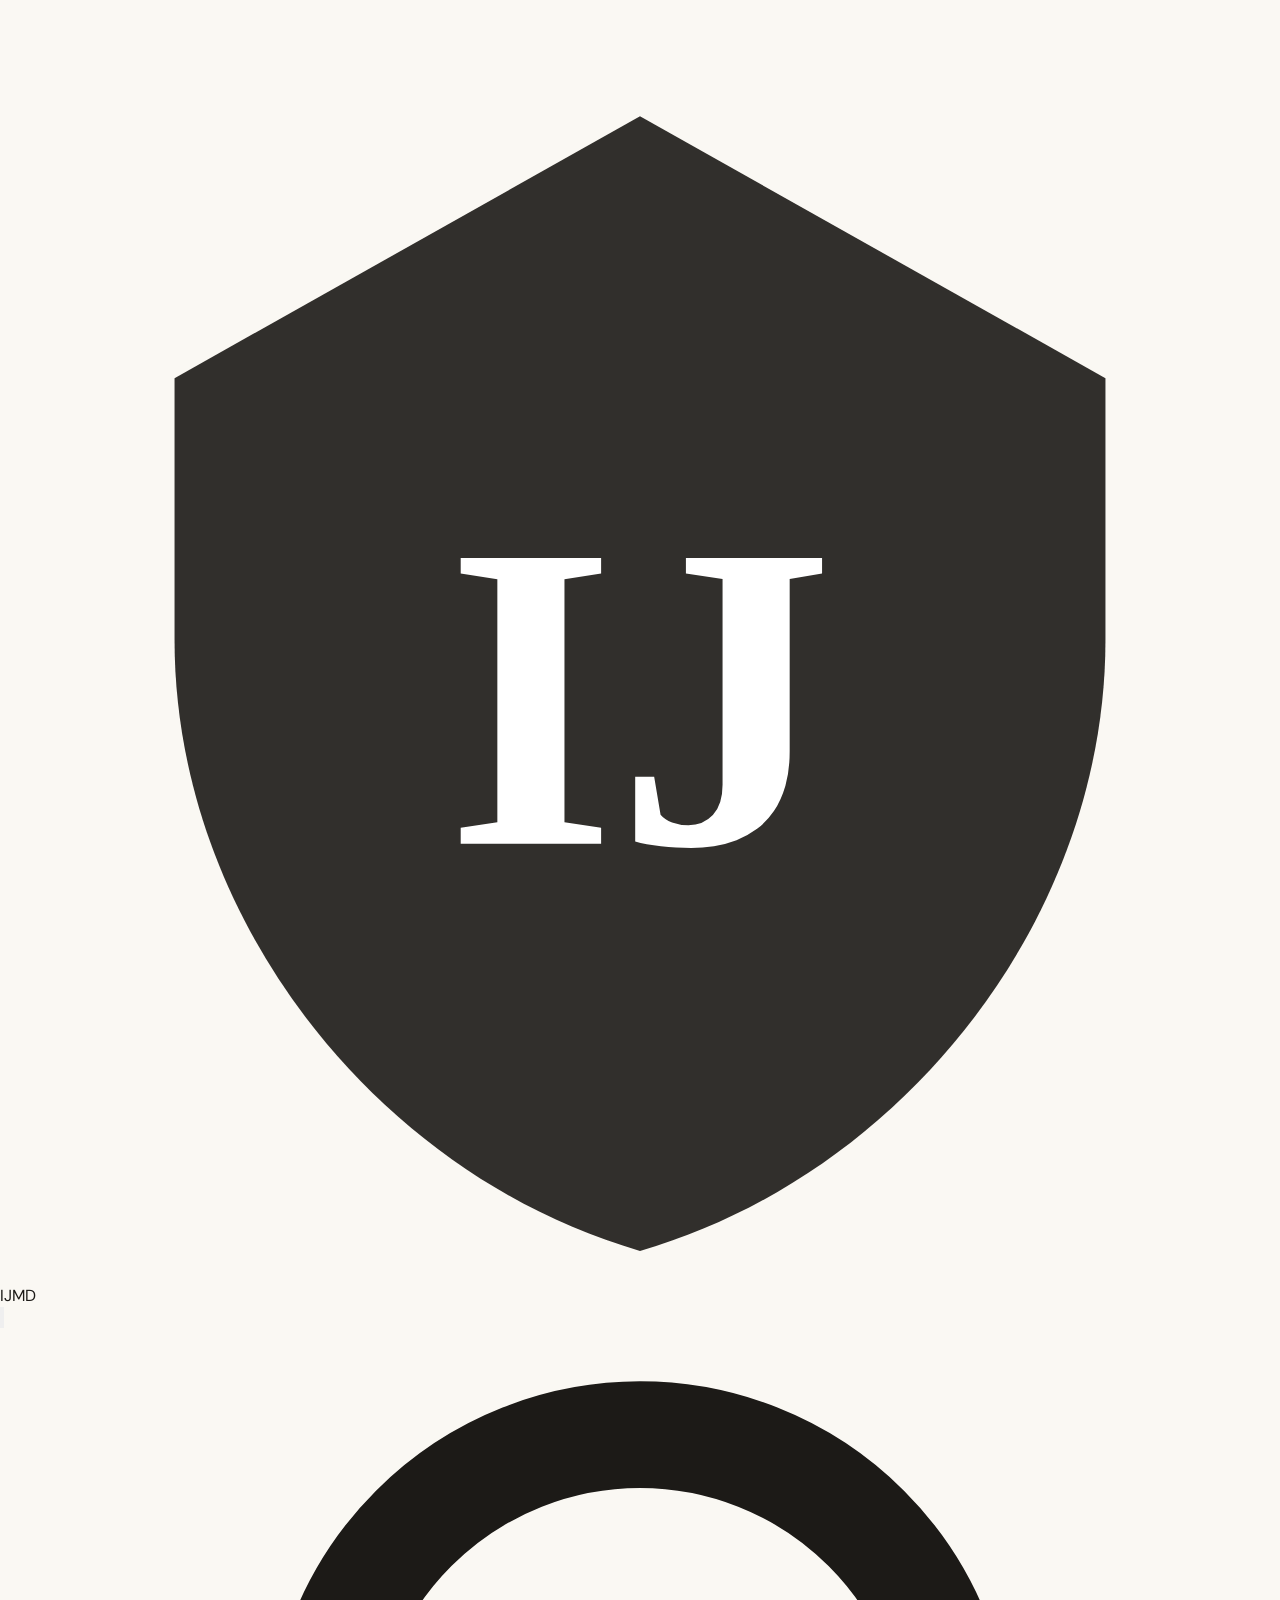
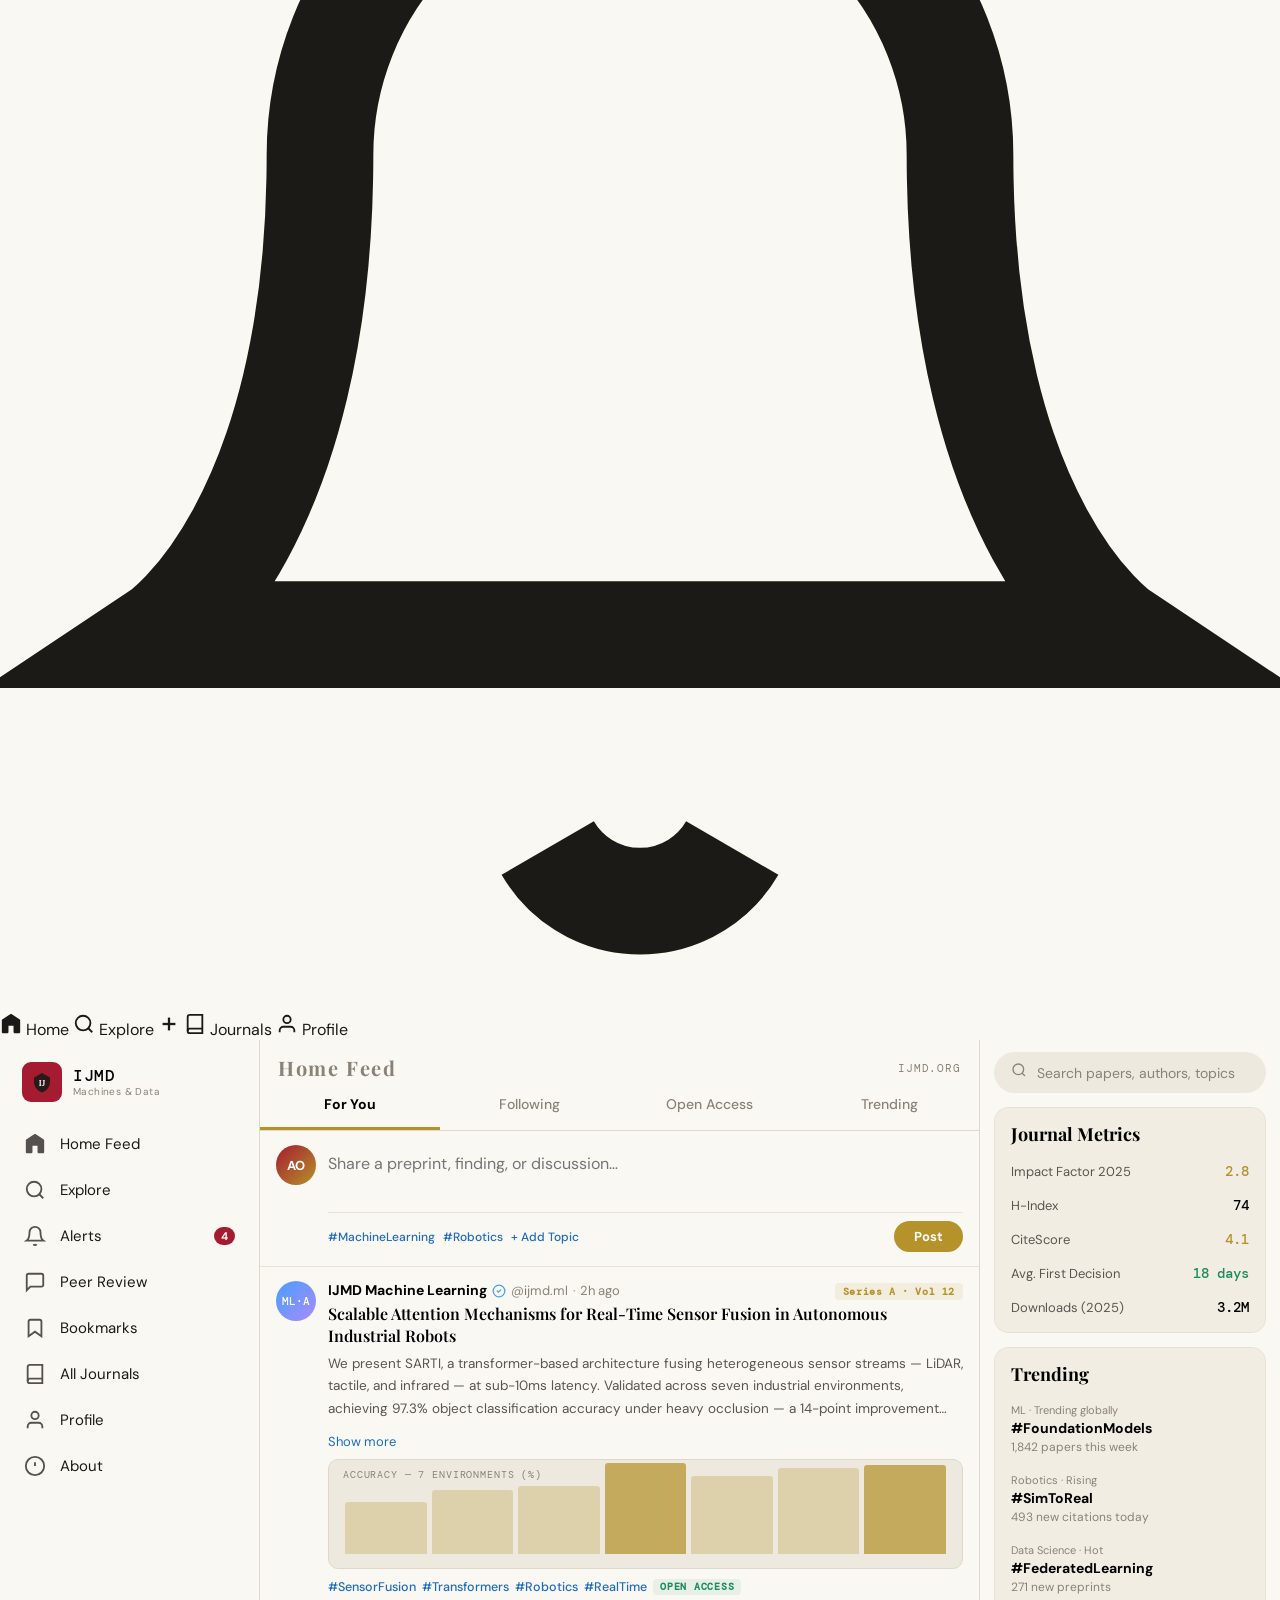
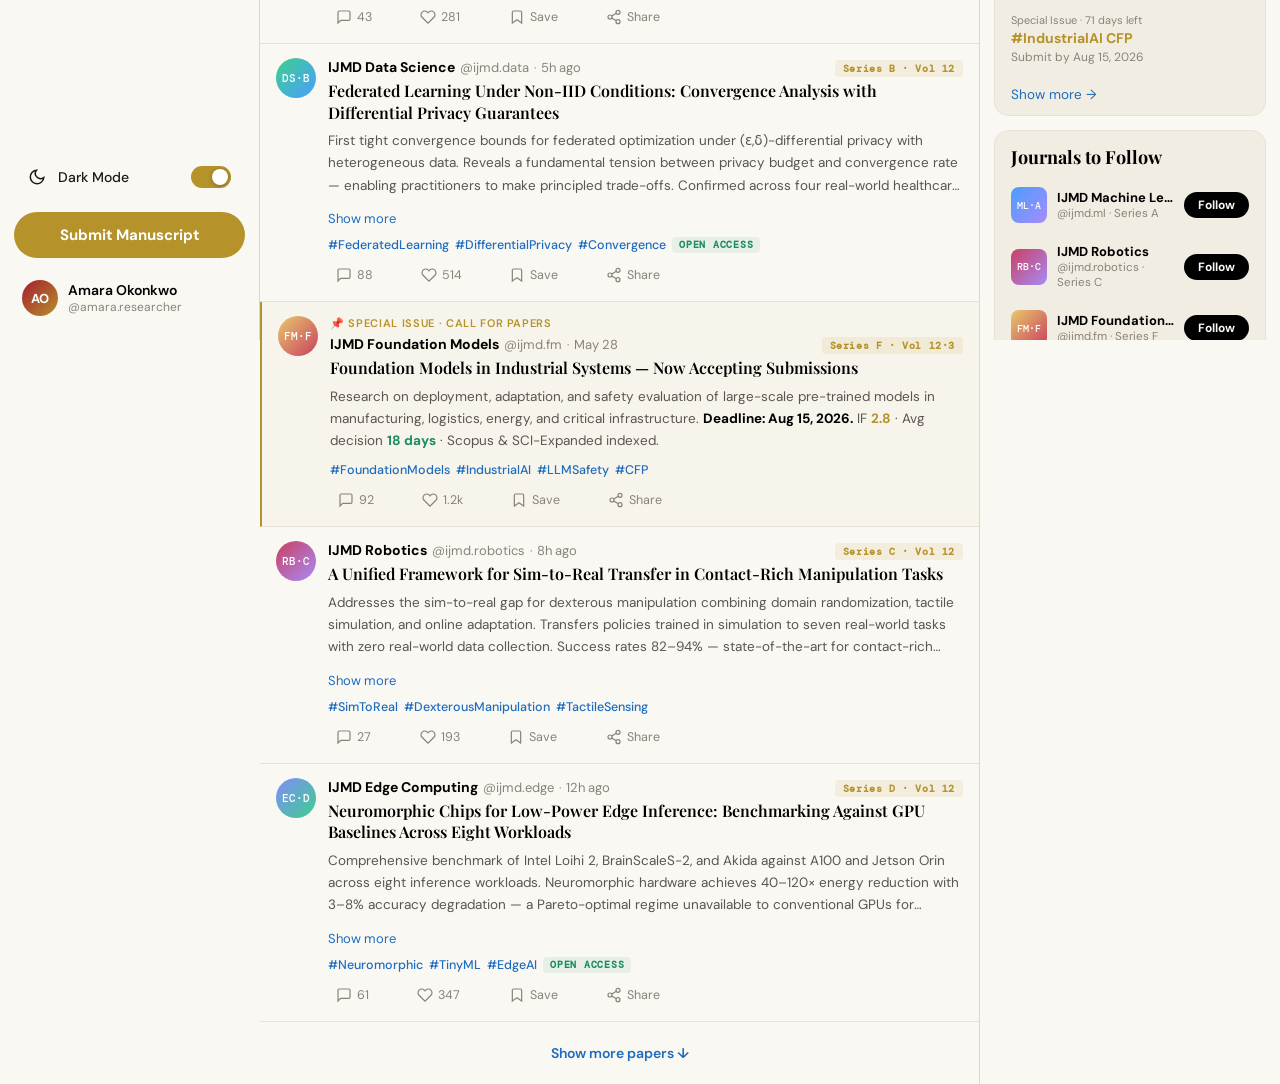
==== commit eddab591: "Add files via upload" ====
--- a/ijmd/index.html
+++ b/ijmd/index.html
@@ -26,6 +26,48 @@
   <script type="application/ld+json">{"@context":"https://schema.org","@type":"WebSite","name":"IJMD","url":"https://ijmd.org/","potentialAction":{"@type":"SearchAction","target":{"@type":"EntryPoint","urlTemplate":"https://ijmd.org/explore?q={search_term_string}"},"query-input":"required name=search_term_string"}}</script>
 </head>
 <body>
+
+  <!-- ══ MOBILE TOP HEADER ══ -->
+  <header class="mobile-header">
+    <a href="index.html" class="mobile-logo">
+      <div class="mobile-logo-icon"><svg viewBox="0 0 22 22" fill="none"><path d="M11 2L3 6.5V11C3 15.8 6.5 20.2 11 21.5C15.5 20.2 19 15.8 19 11V6.5L11 2Z" fill="currentColor" opacity=".9"/><text x="11" y="14.5" font-family="Georgia" font-size="7.5" font-weight="700" fill="white" text-anchor="middle">IJ</text></svg></div>
+      <span class="mobile-logo-text">IJMD</span>
+    </a>
+    <div class="mobile-header-actions">
+      <button class="mobile-icon-btn" id="mobileThemeBtn" aria-label="Toggle theme">
+        <svg viewBox="0 0 24 24" fill="none" stroke="currentColor" stroke-width="2" id="mobileThemeIcon"><circle cx="12" cy="12" r="5"/><line x1="12" y1="1" x2="12" y2="3"/><line x1="12" y1="21" x2="12" y2="23"/><line x1="4.22" y1="4.22" x2="5.64" y2="5.64"/><line x1="18.36" y1="18.36" x2="19.78" y2="19.78"/><line x1="1" y1="12" x2="3" y2="12"/><line x1="21" y1="12" x2="23" y2="12"/><line x1="4.22" y1="19.78" x2="5.64" y2="18.36"/><line x1="18.36" y1="5.64" x2="19.78" y2="4.22"/></svg>
+      </button>
+      <a href="alerts.html" class="mobile-icon-btn" aria-label="Alerts">
+        <svg viewBox="0 0 24 24" fill="none" stroke="currentColor" stroke-width="2"><path d="M18 8A6 6 0 0 0 6 8c0 7-3 9-3 9h18s-3-2-3-9"/><path d="M13.73 21a2 2 0 0 1-3.46 0"/></svg>
+        <span class="mobile-badge"></span>
+      </a>
+    </div>
+  </header>
+  <!-- ══ MOBILE BOTTOM TAB BAR ══ -->
+  <nav class="bottom-bar" aria-label="Main navigation">
+    <div class="bottom-bar-inner">
+      <a href="index.html" class="bottom-tab active" aria-label="Home">
+        <svg viewBox="0 0 24 24" fill="currentColor" width="22" height="22"><path d="M21.591 7.146L12.52 1.157c-.316-.21-.724-.21-1.04 0l-9.071 5.99c-.26.173-.409.456-.409.757v13.183c0 .502.418.913.929.913H8.313c.511 0 .929-.411.929-.913v-7.075h5.516v7.075c0 .502.418.913.929.913h5.383c.511 0 .929-.411.929-.913V7.904c0-.302-.149-.585-.408-.758z"/></svg>
+        <span>Home</span>
+      </a>
+      <a href="explore.html" class="bottom-tab " aria-label="Explore">
+        <svg viewBox="0 0 24 24" fill="none" stroke="currentColor" stroke-width="2" width="22" height="22"><circle cx="11" cy="11" r="8"/><path d="M21 21l-4.35-4.35"/></svg>
+        <span>Explore</span>
+      </a>
+      <a href="submit.html" class="bottom-tab-submit" aria-label="Submit manuscript">
+        <svg viewBox="0 0 24 24" fill="none" stroke="currentColor" stroke-width="2.5" width="22" height="22"><line x1="12" y1="5" x2="12" y2="19"/><line x1="5" y1="12" x2="19" y2="12"/></svg>
+      </a>
+      <a href="journals.html" class="bottom-tab " aria-label="Journals">
+        <svg viewBox="0 0 24 24" fill="none" stroke="currentColor" stroke-width="2" width="22" height="22"><path d="M4 19.5A2.5 2.5 0 0 1 6.5 17H20"/><path d="M6.5 2H20v20H6.5A2.5 2.5 0 0 1 4 19.5v-15A2.5 2.5 0 0 1 6.5 2z"/></svg>
+        <span>Journals</span>
+      </a>
+      <a href="profile.html" class="bottom-tab " aria-label="Profile">
+        <svg viewBox="0 0 24 24" fill="none" stroke="currentColor" stroke-width="2" width="22" height="22"><path d="M20 21v-2a4 4 0 0 0-4-4H8a4 4 0 0 0-4 4v2"/><circle cx="12" cy="7" r="4"/></svg>
+        <span>Profile</span>
+      </a>
+    </div>
+  </nav>
+
 <div class="app">
 
 <!-- SIDEBAR -->
--- a/ijmd/css/ijmd.css
+++ b/ijmd/css/ijmd.css
@@ -0,0 +1,672 @@
+/* ═══════════════════════════════════════════════════════════
+   IJMD.ORG — Shared Stylesheet
+   International Journals of Machines & Data
+   Powered by VérgelAI
+   ═══════════════════════════════════════════════════════════ */
+
+/* ── THEME TOKENS ── */
+:root,
+[data-theme="dark"] {
+  --bg:            #000;
+  --bg-card:       #0f0f0f;
+  --bg-hover:      #141414;
+  --bg-input:      #1a1a1a;
+  --bg-widget:     #111;
+  --border:        #2a2a2a;
+  --border-sub:    #1e1e1e;
+  --text:          #e7e7e7;
+  --text-dim:      #6e6e6e;
+  --text-mid:      #a0a0a0;
+  --text-strong:   #fff;
+  --accent:        #e8c96b;
+  --accent-dim:    rgba(232,201,107,.12);
+  --crimson:       #c94060;
+  --crimson-dim:   rgba(201,64,96,.12);
+  --blue:          #4a9eff;
+  --blue-dim:      rgba(74,158,255,.10);
+  --green:         #3ecf8e;
+  --green-dim:     rgba(62,207,142,.10);
+  --shadow:        rgba(0,0,0,.55);
+  --logo-bg:       #e8c96b;
+  --logo-txt:      #000;
+  --scrollbar:     #2a2a2a;
+  --sidebar-w:     260px;
+  --right-w:       300px;
+}
+[data-theme="light"] {
+  --bg:            #faf8f3;
+  --bg-card:       #fff;
+  --bg-hover:      #f4f0e8;
+  --bg-input:      #ede9df;
+  --bg-widget:     #f2ede2;
+  --border:        #ddd8cc;
+  --border-sub:    #e8e2d6;
+  --text:          #1c1a17;
+  --text-dim:      #8a8278;
+  --text-mid:      #5a5550;
+  --text-strong:   #000;
+  --accent:        #b5922a;
+  --accent-dim:    rgba(181,146,42,.10);
+  --crimson:       #a51c30;
+  --crimson-dim:   rgba(165,28,48,.10);
+  --blue:          #1d6cbe;
+  --blue-dim:      rgba(29,108,190,.08);
+  --green:         #1a8c5e;
+  --green-dim:     rgba(26,140,94,.08);
+  --shadow:        rgba(0,0,0,.10);
+  --logo-bg:       #a51c30;
+  --logo-txt:      #fff;
+  --scrollbar:     #ccc6bb;
+}
+
+/* ── RESET ── */
+*,*::before,*::after{box-sizing:border-box;margin:0;padding:0}
+html{scroll-behavior:smooth;font-size:16px}
+body{
+  background:var(--bg);color:var(--text);
+  font-family:'DM Sans',system-ui,sans-serif;
+  min-height:100vh;
+  transition:background .25s,color .25s;
+  -webkit-font-smoothing:antialiased;
+}
+a{color:inherit;text-decoration:none}
+button{font-family:'DM Sans',sans-serif}
+img{max-width:100%;display:block}
+::-webkit-scrollbar{width:5px;height:5px}
+::-webkit-scrollbar-track{background:transparent}
+::-webkit-scrollbar-thumb{background:var(--scrollbar);border-radius:3px}
+
+/* ── APP SHELL ── */
+.app{
+  display:grid;
+  grid-template-columns:var(--sidebar-w) 1fr var(--right-w);
+  max-width:1300px;margin:0 auto;min-height:100vh;
+}
+.app.no-right{grid-template-columns:var(--sidebar-w) 1fr}
+.app.wide{grid-template-columns:var(--sidebar-w) 1fr}
+
+/* ════════════════════════════════════════
+   SIDEBAR
+════════════════════════════════════════ */
+.sidebar{
+  position:sticky;top:0;height:100vh;
+  display:flex;flex-direction:column;
+  padding:14px 10px;
+  border-right:1px solid var(--border);
+  overflow-y:auto;overflow-x:hidden;
+  transition:background .25s;
+  flex-shrink:0;
+}
+.sidebar-logo{display:flex;align-items:center;gap:11px;padding:8px 12px 20px;text-decoration:none;flex-shrink:0}
+.logo-icon{
+  width:40px;height:40px;background:var(--logo-bg);border-radius:9px;
+  display:flex;align-items:center;justify-content:center;flex-shrink:0;
+  transition:background .25s;
+}
+.logo-icon svg{width:22px;height:22px}
+.logo-wordmark{display:flex;flex-direction:column;line-height:1}
+.logo-wordmark strong{font-family:'DM Mono',monospace;font-weight:500;font-size:16px;color:var(--text-strong);letter-spacing:.04em;transition:color .25s}
+.logo-wordmark span{font-size:10px;color:var(--text-dim);letter-spacing:.04em;margin-top:3px}
+.nav-list{list-style:none;flex:1}
+.nav-item a{
+  display:flex;align-items:center;gap:14px;padding:11px 14px;
+  border-radius:999px;color:var(--text);font-size:15px;font-weight:400;
+  transition:background .15s,color .15s;margin-bottom:2px;
+}
+.nav-item a:hover{background:var(--bg-hover)}
+.nav-item.active a{font-weight:700;color:var(--text-strong)}
+.nav-icon{width:22px;height:22px;display:flex;align-items:center;justify-content:center;flex-shrink:0;opacity:.75}
+.nav-item.active .nav-icon{opacity:1}
+.nav-badge{
+  margin-left:auto;background:var(--crimson);color:#fff;
+  font-size:11px;font-weight:700;padding:2px 7px;border-radius:999px;min-width:20px;text-align:center;
+}
+/* Theme toggle */
+.theme-toggle-wrap{padding:4px 4px 2px}
+.theme-toggle{
+  display:flex;align-items:center;gap:12px;padding:10px 14px;
+  border-radius:999px;cursor:pointer;width:100%;
+  background:transparent;border:none;color:var(--text);font-size:14px;font-weight:500;
+  transition:background .15s;
+}
+.theme-toggle:hover{background:var(--bg-hover)}
+.toggle-track{
+  width:40px;height:22px;border-radius:999px;background:var(--border);
+  position:relative;transition:background .25s;flex-shrink:0;margin-left:auto;
+}
+[data-theme="light"] .toggle-track{background:var(--accent)}
+.toggle-thumb{
+  position:absolute;top:3px;left:3px;width:16px;height:16px;
+  border-radius:50%;background:#fff;transition:transform .25s;
+  box-shadow:0 1px 4px rgba(0,0,0,.3);
+}
+[data-theme="light"] .toggle-thumb{transform:translateX(18px)}
+.submit-btn{
+  display:block;background:var(--accent);color:var(--logo-txt)!important;
+  font-weight:700!important;font-size:15px;text-align:center;
+  padding:13px 20px;border-radius:999px;text-decoration:none;
+  margin:12px 4px 6px;transition:opacity .15s,transform .1s,background .25s;
+}
+.submit-btn:hover{opacity:.88;transform:scale(.99)}
+.sidebar-profile{
+  display:flex;align-items:center;gap:10px;padding:10px 12px;
+  border-radius:999px;cursor:pointer;transition:background .15s;margin-top:6px;flex-shrink:0;
+}
+.sidebar-profile:hover{background:var(--bg-hover)}
+.profile-avatar{
+  width:36px;height:36px;border-radius:50%;
+  background:linear-gradient(135deg,var(--crimson),var(--accent));
+  display:flex;align-items:center;justify-content:center;
+  font-weight:700;font-size:13px;color:#fff;flex-shrink:0;
+}
+.profile-info{flex:1;min-width:0}
+.profile-name{font-size:14px;font-weight:600;color:var(--text-strong);white-space:nowrap;overflow:hidden;text-overflow:ellipsis;transition:color .25s}
+.profile-handle{font-size:12px;color:var(--text-dim)}
+
+/* ════════════════════════════════════════
+   FEED / MAIN SHARED
+════════════════════════════════════════ */
+.main-feed,.main-content{border-right:1px solid var(--border);min-height:100vh}
+.feed-header{
+  position:sticky;top:0;
+  background:color-mix(in srgb,var(--bg) 85%,transparent);
+  backdrop-filter:blur(14px);-webkit-backdrop-filter:blur(14px);
+  border-bottom:1px solid var(--border);z-index:50;
+}
+.feed-title-bar{
+  padding:14px 18px 0;font-size:20px;font-weight:800;color:var(--text-strong);
+  font-family:'Playfair Display',Georgia,serif;
+  display:flex;align-items:center;justify-content:space-between;
+}
+.feed-title-bar span{font-family:'DM Mono',monospace;font-size:11px;font-weight:400;color:var(--text-dim);letter-spacing:.08em}
+.feed-tabs{display:flex}
+.feed-tab{
+  flex:1;padding:14px 8px;text-align:center;font-size:14px;font-weight:500;
+  color:var(--text-dim);cursor:pointer;border-bottom:3px solid transparent;
+  transition:color .15s,border-color .15s,background .15s;user-select:none;
+}
+.feed-tab:hover{background:var(--bg-hover);color:var(--text)}
+.feed-tab.active{color:var(--text-strong);font-weight:700;border-color:var(--accent)}
+
+/* ════════════════════════════════════════
+   PAPER CARD
+════════════════════════════════════════ */
+.paper-card{
+  display:flex;gap:12px;padding:14px 16px;
+  border-bottom:1px solid var(--border-sub);
+  transition:background .12s;cursor:pointer;
+  animation:fadeUp .35s ease both;
+}
+.paper-card:hover{background:var(--bg-hover)}
+.paper-card.pinned{
+  background:color-mix(in srgb,var(--accent) 4%,var(--bg));
+  border-left:2px solid var(--accent);
+}
+@keyframes fadeUp{from{opacity:0;transform:translateY(8px)}to{opacity:1;transform:translateY(0)}}
+.paper-card:nth-child(1){animation-delay:.05s}
+.paper-card:nth-child(2){animation-delay:.10s}
+.paper-card:nth-child(3){animation-delay:.15s}
+.paper-card:nth-child(4){animation-delay:.20s}
+.paper-card:nth-child(5){animation-delay:.25s}
+.paper-card:nth-child(6){animation-delay:.30s}
+.paper-card:nth-child(7){animation-delay:.35s}
+
+.paper-avatar{
+  width:40px;height:40px;border-radius:50%;
+  display:flex;align-items:center;justify-content:center;
+  font-family:'DM Mono',monospace;font-size:11px;font-weight:500;
+  color:#fff;flex-shrink:0;
+}
+.paper-body{flex:1;min-width:0}
+.paper-meta{display:flex;align-items:baseline;gap:5px;flex-wrap:wrap;margin-bottom:3px}
+.paper-journal{font-weight:700;font-size:14px;color:var(--text-strong)}
+.paper-handle{font-size:13px;color:var(--text-dim)}
+.paper-dot{color:var(--text-dim);font-size:12px}
+.paper-time{font-size:13px;color:var(--text-dim)}
+.paper-series{
+  display:inline-flex;align-items:center;background:var(--accent-dim);color:var(--accent);
+  font-size:10px;font-weight:600;font-family:'DM Mono',monospace;
+  letter-spacing:.06em;padding:2px 8px;border-radius:4px;margin-left:auto;
+  transition:background .25s,color .25s;
+}
+.verified{color:var(--blue);display:inline-flex;align-items:center;margin-left:2px;vertical-align:middle}
+.paper-pin-label{font-size:11px;color:var(--accent);font-weight:600;letter-spacing:.06em;margin-bottom:5px;display:flex;align-items:center;gap:5px}
+.paper-title{
+  font-family:'Playfair Display',Georgia,serif;
+  font-size:16px;font-weight:600;line-height:1.35;
+  color:var(--text-strong);margin-bottom:7px;transition:color .25s;
+}
+.paper-title a{color:inherit}
+.paper-title a:hover{color:var(--accent)}
+.paper-abstract{font-size:13.5px;line-height:1.65;color:var(--text-mid);margin-bottom:10px;transition:color .25s}
+.abstract-clamp{display:-webkit-box;-webkit-line-clamp:3;-webkit-box-orient:vertical;overflow:hidden}
+.show-more{font-size:13px;color:var(--blue);cursor:pointer}
+.show-more:hover{text-decoration:underline}
+
+/* Inline chart */
+.paper-chart-wrap{
+  width:100%;border-radius:10px;border:1px solid var(--border);
+  background:var(--bg-input);height:110px;display:flex;
+  align-items:flex-end;overflow:hidden;position:relative;
+  margin:8px 0 10px;transition:background .25s,border-color .25s;
+}
+.chart-label-inner{
+  position:absolute;top:9px;left:14px;
+  font-family:'DM Mono',monospace;font-size:9.5px;
+  color:var(--text-dim);letter-spacing:.09em;
+}
+.chart-bars{display:flex;align-items:flex-end;gap:5px;padding:0 16px 14px;width:100%;height:100%}
+.cbar{flex:1;border-radius:3px 3px 0 0;background:var(--accent);opacity:.28;transition:opacity .15s,background .25s}
+.cbar:hover{opacity:.75}
+.cbar.hi{opacity:.72}
+
+/* Tags */
+.paper-tags{display:flex;flex-wrap:wrap;gap:6px;margin-bottom:10px}
+.ptag{font-size:12.5px;color:var(--blue);font-weight:500;cursor:pointer;transition:color .15s}
+.ptag:hover{text-decoration:underline}
+.oa-badge{
+  background:var(--green-dim);color:var(--green);
+  font-size:9.5px;font-weight:700;font-family:'DM Mono',monospace;
+  padding:2px 7px;border-radius:4px;letter-spacing:.08em;
+  transition:background .25s,color .25s;
+}
+
+/* Actions */
+.paper-actions{display:flex;justify-content:space-between;max-width:340px}
+.action-btn{
+  display:flex;align-items:center;gap:5px;font-size:12.5px;color:var(--text-dim);
+  cursor:pointer;padding:4px 8px;border-radius:999px;
+  transition:color .15s,background .15s;user-select:none;border:none;background:transparent;
+}
+.action-btn svg{width:16px;height:16px}
+.action-btn.cite:hover {color:var(--blue);   background:var(--blue-dim)}
+.action-btn.like:hover {color:var(--crimson); background:var(--crimson-dim)}
+.action-btn.save:hover {color:var(--accent);  background:var(--accent-dim)}
+.action-btn.share:hover{color:var(--green);   background:var(--green-dim)}
+.action-btn.liked{color:var(--crimson)!important}
+.action-btn.saved{color:var(--accent)!important}
+.load-more{
+  padding:22px;text-align:center;color:var(--blue);
+  font-size:14px;font-weight:600;cursor:pointer;transition:background .15s;
+}
+.load-more:hover{background:var(--bg-hover)}
+
+/* Compose */
+.compose-box{display:flex;gap:12px;padding:14px 16px;border-bottom:1px solid var(--border-sub)}
+.compose-avatar{
+  width:40px;height:40px;border-radius:50%;
+  background:linear-gradient(135deg,var(--crimson),var(--accent));
+  display:flex;align-items:center;justify-content:center;
+  font-weight:700;font-size:13px;color:#fff;flex-shrink:0;
+}
+.compose-right{flex:1}
+.compose-input{
+  width:100%;background:transparent;border:none;outline:none;
+  color:var(--text-dim);font-family:'DM Sans',sans-serif;
+  font-size:16px;padding:8px 0;resize:none;cursor:text;transition:color .15s;
+}
+.compose-input:focus{color:var(--text)}
+.compose-footer{
+  display:flex;align-items:center;justify-content:space-between;
+  padding-top:8px;border-top:1px solid var(--border-sub);margin-top:4px;
+}
+.compose-tags{display:flex;gap:8px;flex-wrap:wrap}
+.compose-tag{font-size:12px;color:var(--blue);font-weight:500;cursor:pointer}
+.compose-tag:hover{text-decoration:underline}
+.compose-post-btn{
+  background:var(--accent);color:var(--logo-txt);font-weight:700;
+  font-size:13px;padding:7px 20px;border-radius:999px;border:none;cursor:pointer;
+  transition:opacity .15s,background .25s;
+}
+.compose-post-btn:hover{opacity:.88}
+
+/* ════════════════════════════════════════
+   RIGHT PANEL
+════════════════════════════════════════ */
+.right-panel{padding:12px 14px;overflow-y:auto;height:100vh;position:sticky;top:0}
+.search-box{
+  background:var(--bg-input);border:1px solid transparent;
+  border-radius:999px;display:flex;align-items:center;
+  gap:10px;padding:9px 16px;margin-bottom:14px;
+  transition:border-color .15s,background .25s;
+}
+.search-box:focus-within{background:var(--bg);border-color:var(--blue)}
+.search-box input{
+  background:transparent;border:none;outline:none;
+  color:var(--text);font-size:14px;font-family:'DM Sans',sans-serif;width:100%;
+}
+.search-box input::placeholder{color:var(--text-dim)}
+.search-icon{color:var(--text-dim);flex-shrink:0}
+.right-widget{
+  background:var(--bg-widget);border-radius:14px;overflow:hidden;
+  margin-bottom:14px;border:1px solid var(--border-sub);
+  transition:background .25s,border-color .25s;
+}
+.widget-title{
+  padding:14px 16px 8px;font-size:18px;font-weight:700;
+  color:var(--text-strong);font-family:'Playfair Display',serif;transition:color .25s;
+}
+.impact-row{display:flex;align-items:center;justify-content:space-between;padding:8px 16px}
+.impact-label{font-size:13px;color:var(--text-mid)}
+.impact-val{font-family:'DM Mono',monospace;font-size:14px;font-weight:500;color:var(--text-strong)}
+.impact-val.gold{color:var(--accent)}
+.impact-val.green{color:var(--green)}
+.trend-item{padding:9px 16px;cursor:pointer;transition:background .12s}
+.trend-item:hover{background:var(--bg-hover)}
+.trend-meta{font-size:11px;color:var(--text-dim);margin-bottom:2px}
+.trend-topic{font-size:14px;font-weight:700;color:var(--text-strong);margin-bottom:2px;transition:color .25s}
+.trend-topic.accent{color:var(--accent)}
+.trend-count{font-size:12px;color:var(--text-dim)}
+.journal-follow{display:flex;align-items:center;gap:10px;padding:10px 16px;cursor:pointer;transition:background .12s}
+.journal-follow:hover{background:var(--bg-hover)}
+.jf-avatar{
+  width:36px;height:36px;border-radius:8px;display:flex;align-items:center;
+  justify-content:center;font-family:'DM Mono',monospace;font-size:10px;
+  font-weight:500;color:#fff;flex-shrink:0;
+}
+.jf-info{flex:1;min-width:0}
+.jf-name{font-size:13px;font-weight:700;color:var(--text-strong);white-space:nowrap;overflow:hidden;text-overflow:ellipsis;transition:color .25s}
+.jf-handle{font-size:11.5px;color:var(--text-dim)}
+.follow-btn{
+  background:var(--text-strong);color:var(--bg);font-weight:700;font-size:12px;
+  padding:5px 14px;border-radius:999px;border:none;cursor:pointer;
+  font-family:'DM Sans',sans-serif;transition:opacity .15s,background .25s,color .25s;flex-shrink:0;
+}
+.follow-btn:hover{opacity:.82}
+.follow-btn.following{background:transparent;border:1px solid var(--border);color:var(--text)}
+.widget-show-more{padding:12px 16px;font-size:13.5px;color:var(--blue);cursor:pointer}
+.widget-show-more:hover{background:var(--bg-hover)}
+
+/* ════════════════════════════════════════
+   VERGEL FOOTER
+════════════════════════════════════════ */
+.vergel-footer{padding:16px 0 12px;font-size:11px;color:var(--text-dim);line-height:1.75}
+.vergel-footer a{color:var(--text-dim);text-decoration:none;transition:color .15s}
+.vergel-footer a:hover{color:var(--text-mid);text-decoration:underline}
+.vergel-powered{display:flex;align-items:center;gap:7px;margin-bottom:8px;font-size:12px;color:var(--text-mid);font-weight:500}
+.vergel-logo-pill{
+  background:linear-gradient(90deg,var(--crimson),var(--accent));
+  border-radius:999px;padding:2px 10px;font-size:11px;font-weight:700;
+  color:#000;font-family:'DM Mono',monospace;letter-spacing:.04em;
+}
+.index-chips{display:flex;flex-wrap:wrap;gap:4px;margin-top:6px}
+.index-chip{
+  background:var(--bg-input);border:1px solid var(--border);color:var(--text-dim);
+  font-size:9.5px;font-weight:600;font-family:'DM Mono',monospace;
+  letter-spacing:.06em;padding:2px 7px;border-radius:3px;
+  transition:background .25s,border-color .25s;
+}
+
+/* ════════════════════════════════════════
+   PAGE-SPECIFIC: JOURNALS PAGE
+════════════════════════════════════════ */
+.journals-grid{display:grid;grid-template-columns:1fr 1fr;gap:1px;background:var(--border)}
+.journal-card{
+  background:var(--bg-card);padding:28px 24px;
+  transition:background .15s;cursor:pointer;
+  border-bottom:none;
+}
+.journal-card:hover{background:var(--bg-hover)}
+.jc-series{
+  font-family:'DM Mono',monospace;font-size:10px;font-weight:600;
+  letter-spacing:.18em;color:var(--accent);margin-bottom:10px;text-transform:uppercase;
+}
+.jc-name{
+  font-family:'Playfair Display',serif;font-size:20px;font-weight:700;
+  color:var(--text-strong);margin-bottom:8px;line-height:1.3;
+}
+.jc-desc{font-size:13.5px;line-height:1.65;color:var(--text-mid);margin-bottom:16px}
+.jc-stats{display:flex;gap:20px}
+.jc-stat{font-family:'DM Mono',monospace;font-size:12px;color:var(--text-dim)}
+.jc-stat strong{color:var(--accent);display:block;font-size:18px;margin-bottom:2px}
+.jc-follow{
+  display:inline-flex;align-items:center;gap:6px;
+  margin-top:16px;font-size:13px;font-weight:600;color:var(--blue);cursor:pointer;
+}
+.jc-follow:hover{text-decoration:underline}
+
+/* ════════════════════════════════════════
+   PAGE-SPECIFIC: ARTICLE DETAIL
+════════════════════════════════════════ */
+.article-detail{max-width:700px;padding:32px 24px}
+.article-breadcrumb{font-size:12px;color:var(--text-dim);margin-bottom:20px;display:flex;gap:6px;align-items:center;flex-wrap:wrap}
+.article-breadcrumb a{color:var(--blue)}
+.article-breadcrumb a:hover{text-decoration:underline}
+.article-h1{
+  font-family:'Playfair Display',serif;font-size:clamp(22px,3.5vw,32px);
+  font-weight:700;line-height:1.25;color:var(--text-strong);margin-bottom:14px;
+}
+.article-byline{font-size:13px;color:var(--text-dim);margin-bottom:6px}
+.article-byline strong{color:var(--text-mid)}
+.article-meta-chips{display:flex;flex-wrap:wrap;gap:8px;margin-bottom:24px;align-items:center}
+.meta-chip{
+  font-family:'DM Mono',monospace;font-size:10.5px;font-weight:600;
+  padding:4px 10px;border-radius:4px;letter-spacing:.06em;
+}
+.meta-chip.series{background:var(--accent-dim);color:var(--accent)}
+.meta-chip.oa{background:var(--green-dim);color:var(--green)}
+.meta-chip.doi{background:var(--blue-dim);color:var(--blue)}
+.article-abstract-block{
+  border-left:3px solid var(--accent);padding:16px 20px;
+  background:var(--bg-widget);border-radius:0 8px 8px 0;margin-bottom:24px;
+}
+.abstract-label{font-size:11px;font-weight:700;letter-spacing:.1em;color:var(--accent);text-transform:uppercase;margin-bottom:8px}
+.abstract-text{font-size:14px;line-height:1.75;color:var(--text-mid)}
+.article-section-title{
+  font-family:'Playfair Display',serif;font-size:20px;font-weight:700;
+  color:var(--text-strong);margin:28px 0 12px;border-bottom:1px solid var(--border-sub);padding-bottom:8px;
+}
+.article-body p{font-size:14.5px;line-height:1.8;color:var(--text-mid);margin-bottom:16px}
+.article-body strong{color:var(--text)}
+.cite-box{
+  background:var(--bg-widget);border:1px solid var(--border);
+  border-radius:8px;padding:16px 20px;margin-top:24px;
+}
+.cite-box-title{font-size:12px;font-weight:700;letter-spacing:.08em;color:var(--text-mid);text-transform:uppercase;margin-bottom:10px}
+.cite-code{
+  font-family:'DM Mono',monospace;font-size:11.5px;color:var(--text-mid);
+  line-height:1.6;white-space:pre-wrap;word-break:break-all;
+}
+.copy-btn{
+  margin-top:10px;background:var(--accent-dim);color:var(--accent);border:none;
+  font-size:12px;font-weight:600;padding:6px 14px;border-radius:6px;cursor:pointer;
+  font-family:'DM Sans',sans-serif;transition:background .15s;
+}
+.copy-btn:hover{background:var(--accent);color:var(--logo-txt)}
+
+/* ════════════════════════════════════════
+   PAGE-SPECIFIC: SUBMIT / FORM
+════════════════════════════════════════ */
+.submit-page{max-width:680px;padding:32px 24px}
+.page-title{
+  font-family:'Playfair Display',serif;font-size:28px;font-weight:700;
+  color:var(--text-strong);margin-bottom:6px;
+}
+.page-subtitle{font-size:14px;color:var(--text-dim);margin-bottom:28px;line-height:1.6}
+.form-section{margin-bottom:28px}
+.form-section-title{
+  font-size:12px;font-weight:700;letter-spacing:.12em;color:var(--text-dim);
+  text-transform:uppercase;margin-bottom:14px;padding-bottom:8px;
+  border-bottom:1px solid var(--border-sub);
+}
+.form-row{display:grid;grid-template-columns:1fr 1fr;gap:14px;margin-bottom:14px}
+.form-row.single{grid-template-columns:1fr}
+.form-group{display:flex;flex-direction:column;gap:5px}
+.form-label{font-size:12.5px;font-weight:600;color:var(--text-mid)}
+.form-input,.form-select,.form-textarea{
+  background:var(--bg-input);border:1px solid var(--border);
+  border-radius:8px;padding:11px 14px;color:var(--text);
+  font-family:'DM Sans',sans-serif;font-size:14px;outline:none;
+  transition:border-color .15s,background .25s;width:100%;
+}
+.form-textarea{resize:vertical;min-height:120px;line-height:1.6}
+.form-input:focus,.form-select:focus,.form-textarea:focus{border-color:var(--blue);background:var(--bg)}
+.form-input::placeholder,.form-textarea::placeholder{color:var(--text-dim)}
+.form-select option{background:var(--bg-card)}
+.form-hint{font-size:11.5px;color:var(--text-dim);margin-top:4px}
+.upload-area{
+  border:2px dashed var(--border);border-radius:10px;
+  padding:32px;text-align:center;cursor:pointer;transition:border-color .15s,background .15s;
+}
+.upload-area:hover{border-color:var(--accent);background:var(--accent-dim)}
+.upload-icon{font-size:32px;margin-bottom:8px}
+.upload-label{font-size:14px;color:var(--text-mid);font-weight:500}
+.upload-hint{font-size:12px;color:var(--text-dim);margin-top:4px}
+.submit-form-btn{
+  background:var(--accent);color:var(--logo-txt);font-weight:700;font-size:15px;
+  padding:14px 32px;border-radius:999px;border:none;cursor:pointer;
+  font-family:'DM Sans',sans-serif;transition:opacity .15s;margin-top:8px;width:100%;
+}
+.submit-form-btn:hover{opacity:.88}
+.checklist{list-style:none;display:flex;flex-direction:column;gap:10px}
+.checklist li{
+  display:flex;align-items:flex-start;gap:10px;font-size:13.5px;color:var(--text-mid);
+}
+.checklist li::before{content:'✓';color:var(--green);font-weight:700;flex-shrink:0;margin-top:1px}
+
+/* ════════════════════════════════════════
+   PAGE-SPECIFIC: ABOUT
+════════════════════════════════════════ */
+.about-hero{
+  background:linear-gradient(135deg,var(--bg-widget),var(--bg-card));
+  border-bottom:1px solid var(--border);
+  padding:48px 24px 36px;
+}
+.about-hero-title{
+  font-family:'Playfair Display',serif;font-size:clamp(28px,4vw,44px);
+  font-weight:700;color:var(--text-strong);line-height:1.2;margin-bottom:12px;
+}
+.about-hero-title em{font-style:italic;color:var(--accent)}
+.about-hero-desc{font-size:15px;line-height:1.75;color:var(--text-mid);max-width:560px}
+.stat-strip{
+  display:grid;grid-template-columns:repeat(4,1fr);gap:1px;
+  background:var(--border);border-top:1px solid var(--border);
+}
+.stat-box{background:var(--bg-card);padding:20px 18px;transition:background .25s}
+.stat-box:hover{background:var(--bg-hover)}
+.stat-num{font-family:'DM Mono',monospace;font-size:28px;font-weight:500;color:var(--accent);margin-bottom:3px}
+.stat-lbl{font-size:11.5px;color:var(--text-dim);font-weight:500;letter-spacing:.04em}
+.board-grid{display:grid;grid-template-columns:1fr 1fr;gap:1px;background:var(--border)}
+.board-card{background:var(--bg-card);padding:20px;transition:background .15s}
+.board-card:hover{background:var(--bg-hover)}
+.board-role{font-size:10.5px;font-weight:700;letter-spacing:.1em;color:var(--accent);text-transform:uppercase;margin-bottom:5px}
+.board-name{font-family:'Playfair Display',serif;font-size:17px;font-weight:600;color:var(--text-strong);margin-bottom:4px}
+.board-affil{font-size:12.5px;color:var(--text-dim);font-style:italic}
+.section-block{padding:28px 24px;border-bottom:1px solid var(--border-sub)}
+.section-block-title{
+  font-family:'Playfair Display',serif;font-size:22px;font-weight:700;
+  color:var(--text-strong);margin-bottom:14px;
+}
+.section-block p{font-size:14px;line-height:1.75;color:var(--text-mid);margin-bottom:12px}
+.timeline{display:flex;flex-direction:column;gap:0}
+.timeline-item{display:flex;gap:16px;padding:14px 0;border-bottom:1px solid var(--border-sub)}
+.timeline-item:last-child{border-bottom:none}
+.timeline-year{font-family:'DM Mono',monospace;font-size:13px;font-weight:500;color:var(--accent);flex-shrink:0;width:46px}
+.timeline-content{font-size:13.5px;color:var(--text-mid);line-height:1.6}
+.timeline-content strong{color:var(--text)}
+
+/* ════════════════════════════════════════
+   PAGE-SPECIFIC: SEARCH / EXPLORE
+════════════════════════════════════════ */
+.explore-search-bar{
+  display:flex;align-items:center;gap:12px;padding:16px 18px;
+  border-bottom:1px solid var(--border);
+  background:color-mix(in srgb,var(--bg) 90%,transparent);
+  position:sticky;top:0;z-index:40;backdrop-filter:blur(12px);
+}
+.explore-input{
+  flex:1;background:var(--bg-input);border:1px solid var(--border);
+  border-radius:999px;padding:10px 18px;color:var(--text);
+  font-size:15px;font-family:'DM Sans',sans-serif;outline:none;
+  transition:border-color .15s;
+}
+.explore-input:focus{border-color:var(--blue)}
+.explore-input::placeholder{color:var(--text-dim)}
+.filter-chip{
+  background:var(--bg-input);border:1px solid var(--border);
+  color:var(--text-mid);font-size:12px;font-weight:600;padding:7px 14px;
+  border-radius:999px;cursor:pointer;white-space:nowrap;transition:all .15s;
+}
+.filter-chip:hover,.filter-chip.active{background:var(--accent);color:var(--logo-txt);border-color:var(--accent)}
+.filter-bar{
+  display:flex;gap:8px;overflow-x:auto;padding:12px 18px;
+  border-bottom:1px solid var(--border-sub);scrollbar-width:none;
+}
+.filter-bar::-webkit-scrollbar{display:none}
+.results-label{font-size:12px;color:var(--text-dim);padding:10px 18px;font-family:'DM Mono',monospace;letter-spacing:.06em}
+
+/* ════════════════════════════════════════
+   PAGE-SPECIFIC: PROFILE
+════════════════════════════════════════ */
+.profile-header{
+  border-bottom:1px solid var(--border);
+  background:linear-gradient(180deg,color-mix(in srgb,var(--crimson) 15%,var(--bg)) 0,var(--bg-card) 100%);
+}
+.profile-banner{height:120px;background:linear-gradient(135deg,var(--crimson),#7c3aed,var(--accent));position:relative}
+.profile-avatar-lg{
+  width:72px;height:72px;border-radius:50%;
+  background:linear-gradient(135deg,var(--crimson),var(--accent));
+  display:flex;align-items:center;justify-content:center;
+  font-weight:800;font-size:24px;color:#fff;
+  border:3px solid var(--bg-card);
+  position:absolute;bottom:-36px;left:20px;
+  transition:border-color .25s;
+}
+.profile-info-bar{padding:48px 20px 20px;display:flex;align-items:flex-end;justify-content:space-between;flex-wrap:wrap;gap:12px}
+.profile-display-name{font-family:'Playfair Display',serif;font-size:22px;font-weight:700;color:var(--text-strong)}
+.profile-handle-lg{font-size:13px;color:var(--text-dim);margin-top:2px}
+.profile-bio{font-size:13.5px;color:var(--text-mid);margin-top:10px;line-height:1.6;max-width:420px}
+.profile-stats-row{display:flex;gap:20px;margin-top:12px;flex-wrap:wrap}
+.pstat{font-size:13.5px;color:var(--text-dim)}
+.pstat strong{color:var(--text-strong);font-weight:700}
+.edit-profile-btn{
+  background:transparent;border:1px solid var(--border);color:var(--text);
+  font-weight:700;font-size:13px;padding:8px 18px;border-radius:999px;cursor:pointer;
+  font-family:'DM Sans',sans-serif;transition:background .15s;flex-shrink:0;
+}
+.edit-profile-btn:hover{background:var(--bg-hover)}
+
+/* ════════════════════════════════════════
+   PAGE-SPECIFIC: ALERTS
+════════════════════════════════════════ */
+.alert-item{
+  display:flex;align-items:flex-start;gap:12px;padding:14px 18px;
+  border-bottom:1px solid var(--border-sub);transition:background .12s;cursor:pointer;
+}
+.alert-item:hover{background:var(--bg-hover)}
+.alert-item.unread{background:color-mix(in srgb,var(--blue) 5%,var(--bg))}
+.alert-icon{
+  width:36px;height:36px;border-radius:50%;display:flex;align-items:center;justify-content:center;flex-shrink:0;
+}
+.alert-text{flex:1;font-size:13.5px;line-height:1.55;color:var(--text-mid)}
+.alert-text strong{color:var(--text)}
+.alert-time{font-size:11.5px;color:var(--text-dim);margin-top:3px}
+.unread-dot{width:8px;height:8px;border-radius:50%;background:var(--blue);flex-shrink:0;margin-top:5px}
+
+/* ════════════════════════════════════════
+   RESPONSIVE
+════════════════════════════════════════ */
+@media(max-width:1100px){
+  :root{--right-w:0}
+  .right-panel{display:none}
+  .app{grid-template-columns:var(--sidebar-w) 1fr}
+}
+@media(max-width:680px){
+  :root{--sidebar-w:68px}
+  .logo-wordmark,.nav-item a span:not(.nav-icon),.profile-info,.theme-toggle>span{display:none}
+  .sidebar-logo{padding:8px 8px 14px;justify-content:center}
+  .nav-item a{justify-content:center;padding:12px}
+  .submit-btn{
+    padding:12px;border-radius:50%;margin:8px auto;
+    width:44px;height:44px;display:flex;align-items:center;justify-content:center;font-size:0;
+  }
+  .submit-btn::after{content:'+';font-size:22px;font-weight:700}
+  .sidebar-profile{justify-content:center}
+  .theme-toggle{justify-content:center}
+  .toggle-track{margin:0}
+  .journals-grid{grid-template-columns:1fr}
+  .stat-strip{grid-template-columns:1fr 1fr}
+  .board-grid{grid-template-columns:1fr}
+  .form-row{grid-template-columns:1fr}
+  .stat-strip{grid-template-columns:1fr 1fr}
+}
